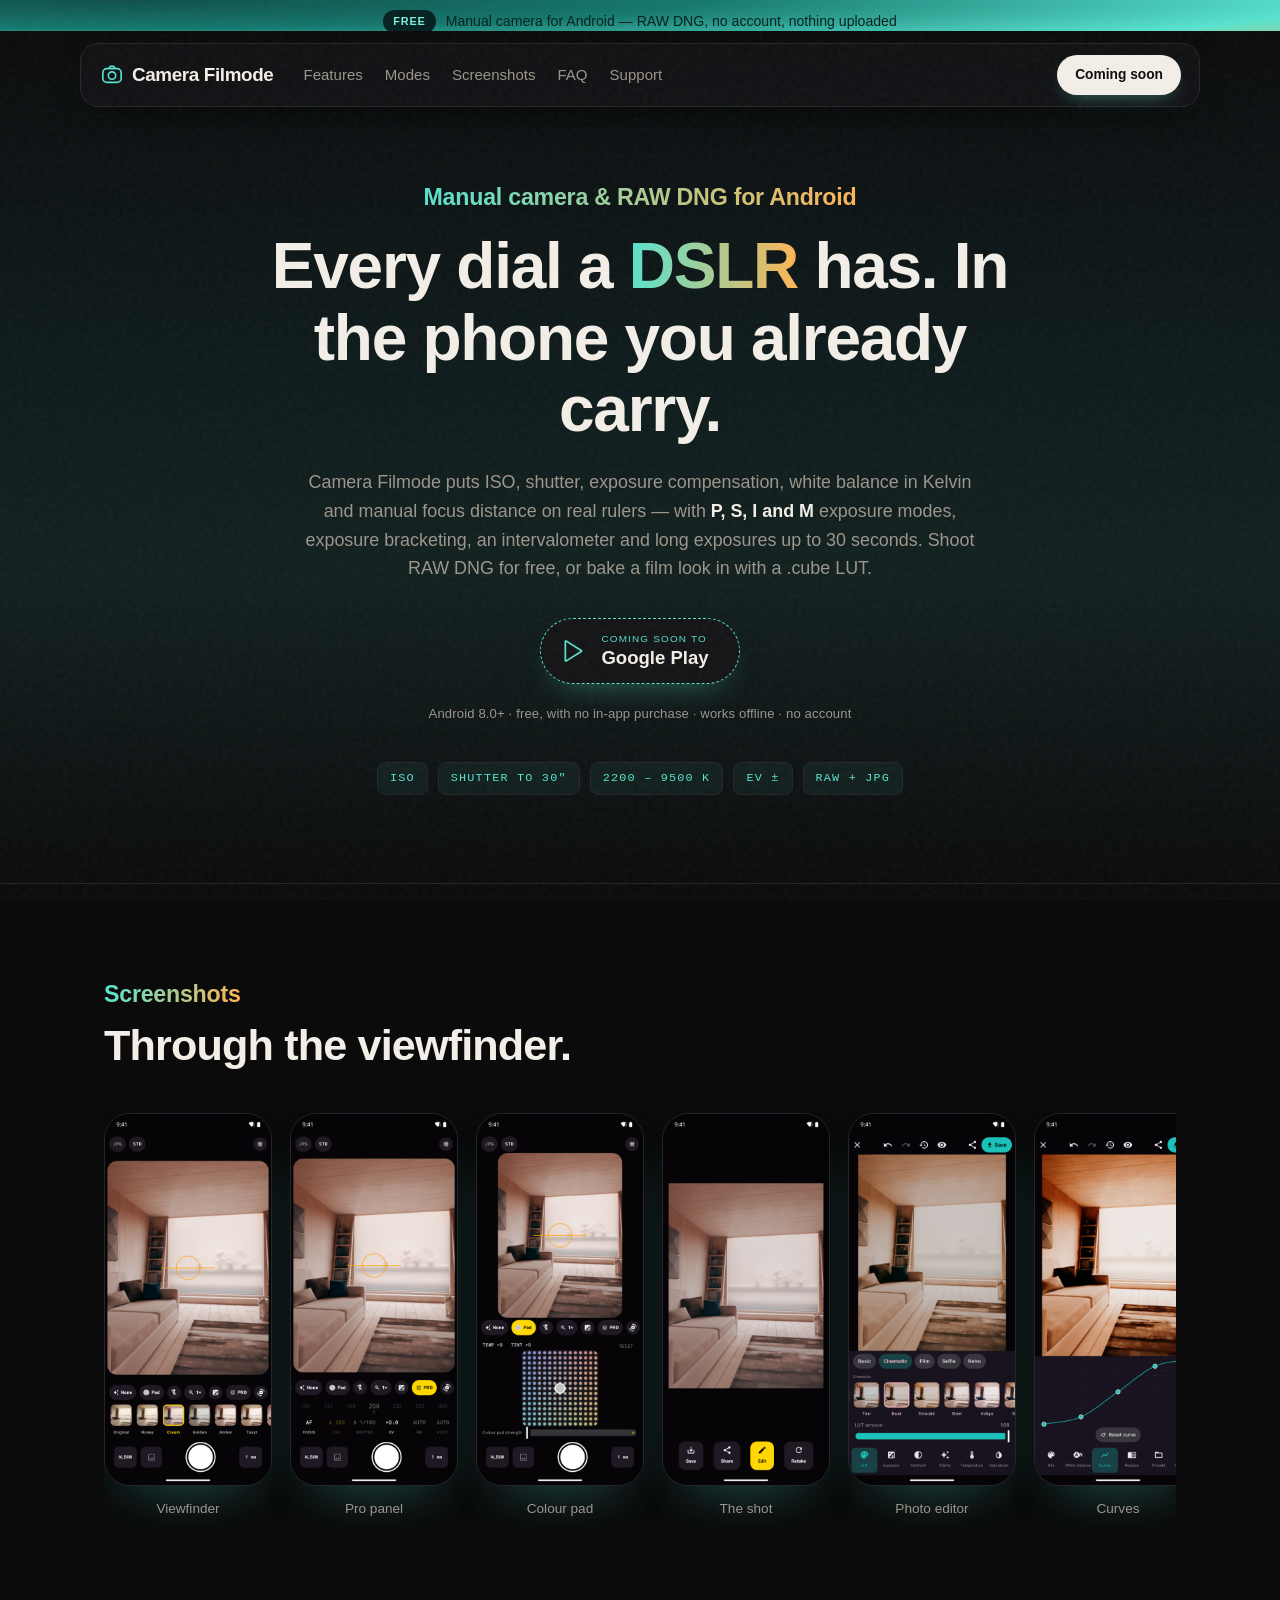
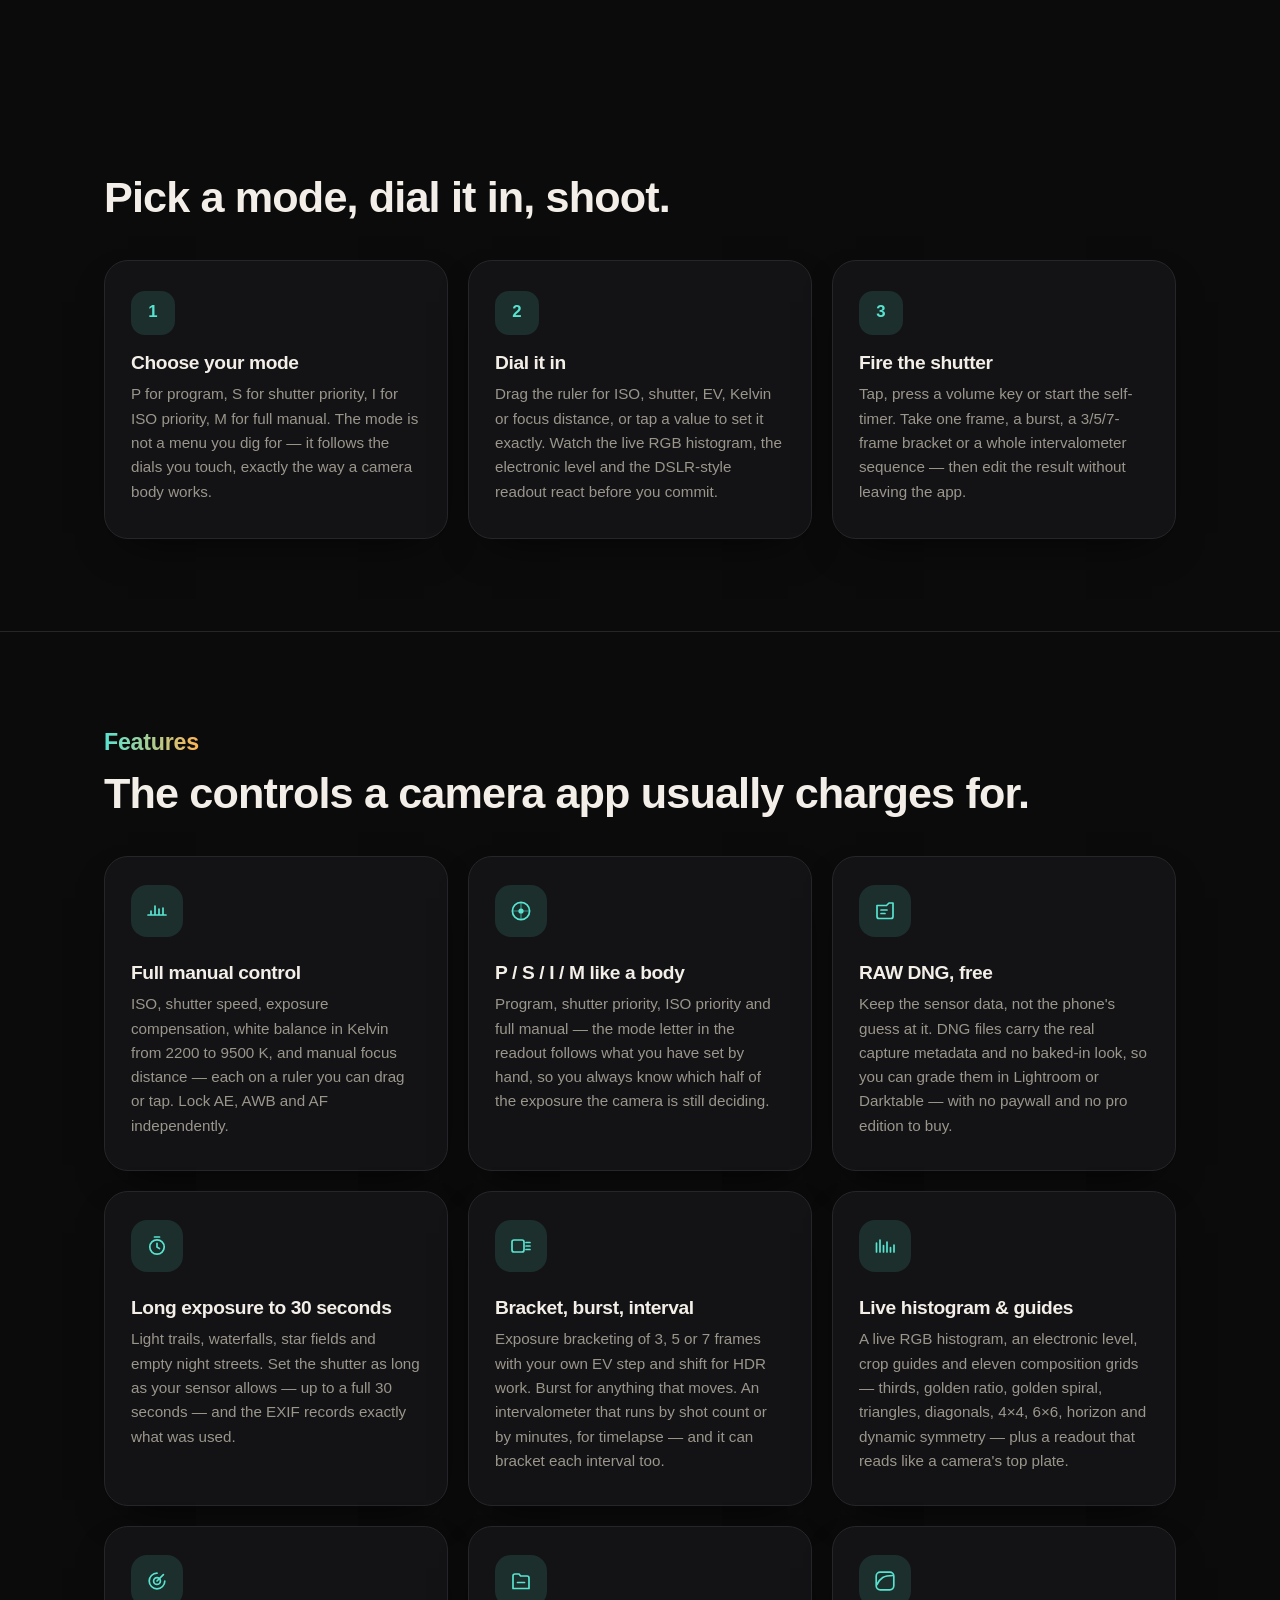
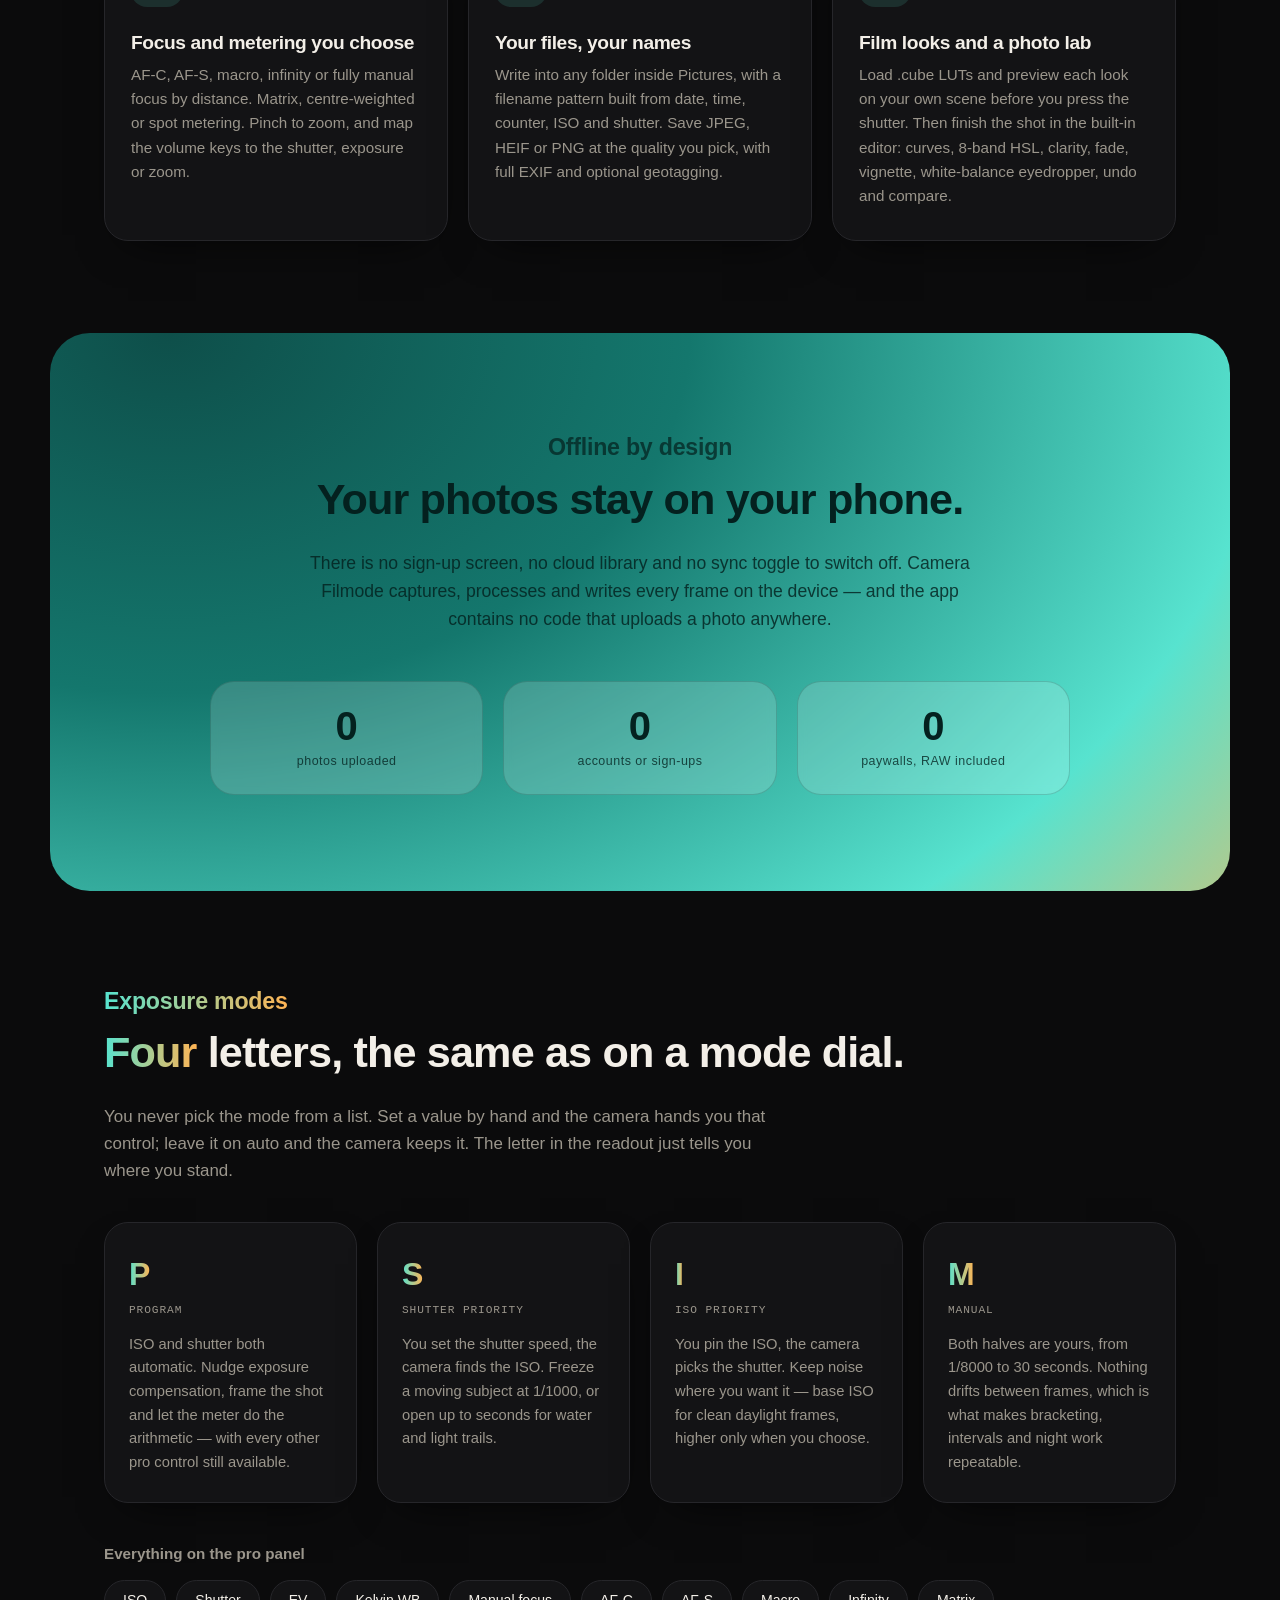
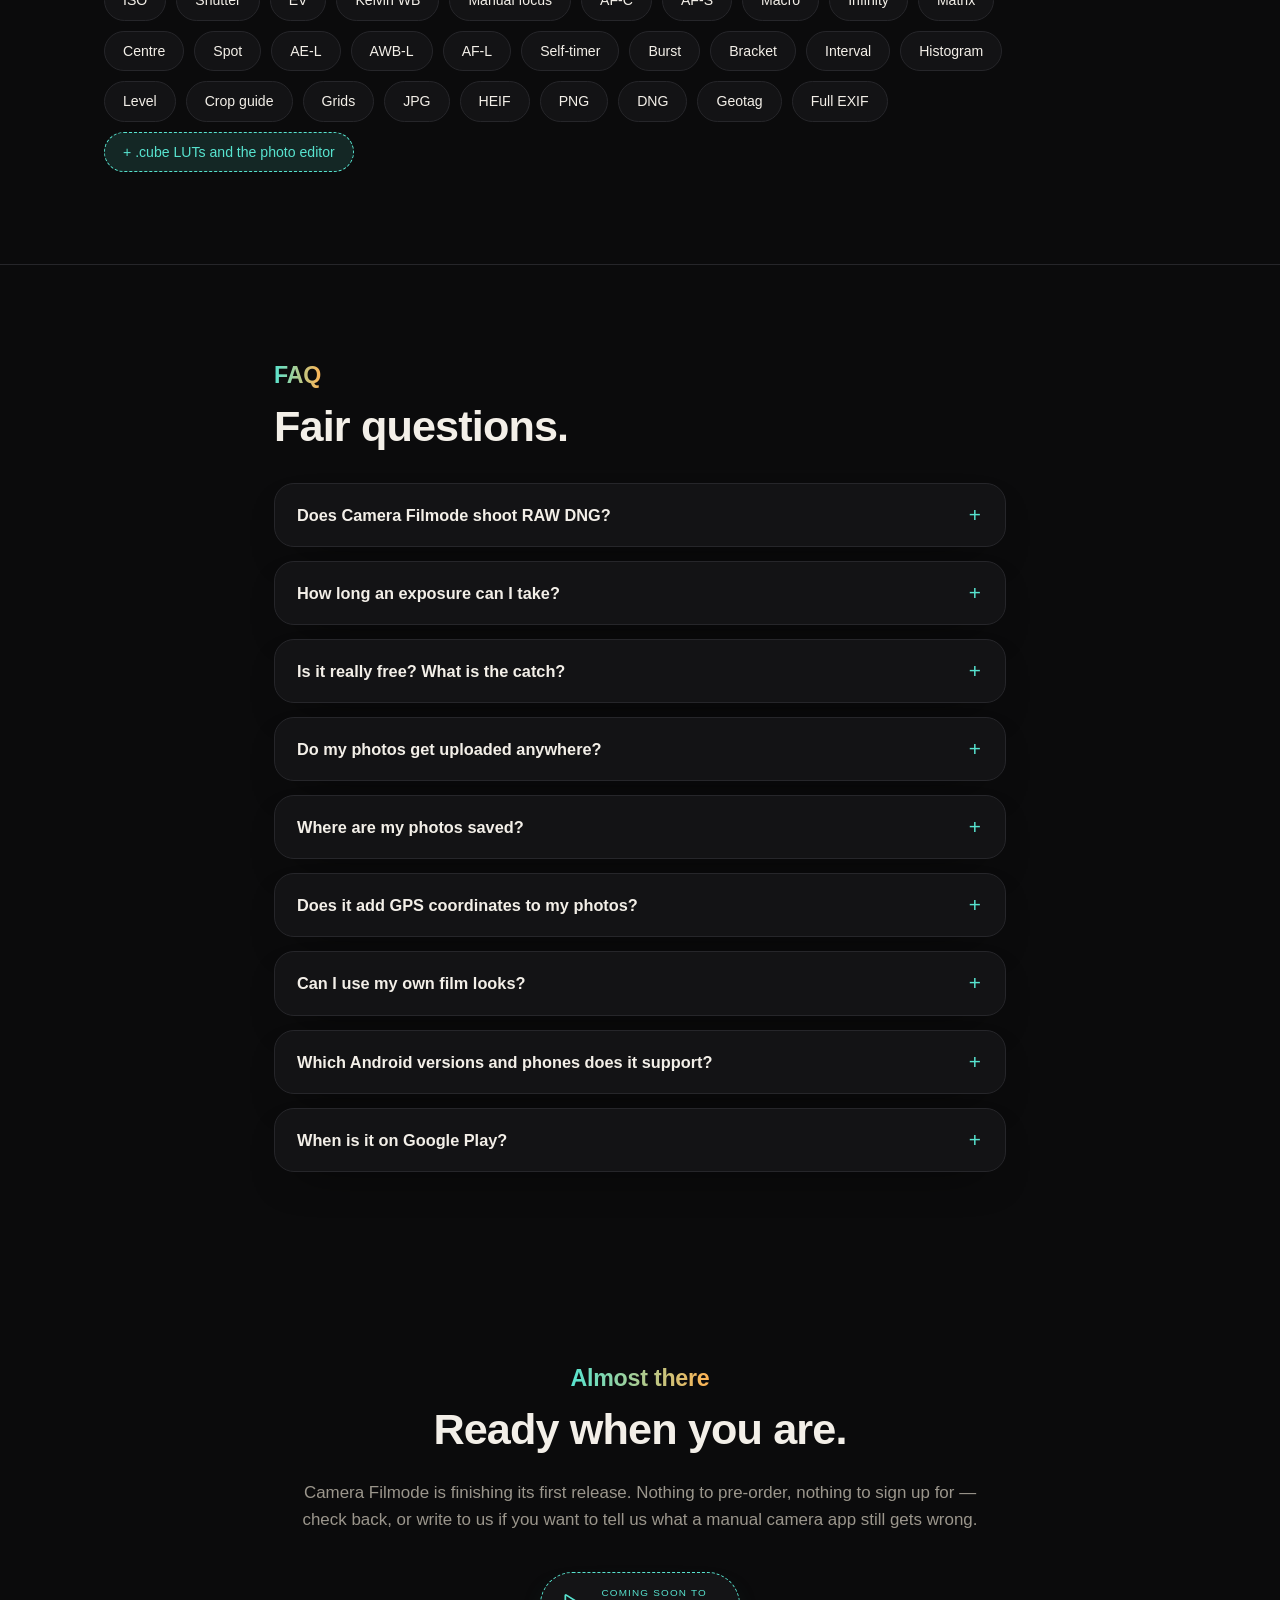
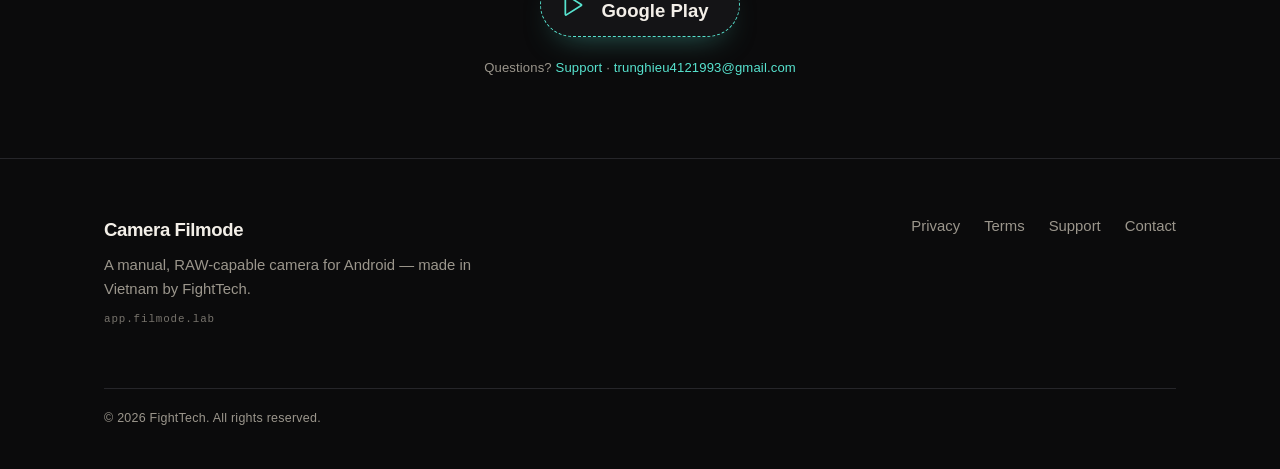
==== index.html @ c619bf73 "Camera Filmode landing page Static site for the Android manual camera app: features, screenshots, FA" ====
<!DOCTYPE html>
<html lang="en">
<head>
<meta charset="UTF-8">
<meta name="viewport" content="width=device-width, initial-scale=1.0, viewport-fit=cover">
<title>Camera Filmode — Manual &amp; RAW DNG Camera App for Android</title>
<meta name="description" content="A DSLR-style manual camera for Android: ISO, shutter speed up to 30s, Kelvin white balance and manual focus, RAW DNG, exposure bracketing, intervalometer, live histogram and .cube film looks. Free, offline, no account.">
<link rel="canonical" href="https://trunghieuvn.github.io/filmode-camera/">
<meta name="robots" content="index, follow">
<meta name="theme-color" content="#0B0B0C">
<meta property="og:type" content="website">
<meta property="og:site_name" content="Camera Filmode">
<meta property="og:title" content="Camera Filmode — Manual &amp; RAW DNG Camera App for Android">
<meta property="og:description" content="Manual ISO, shutter to 30s, Kelvin white balance, manual focus, RAW DNG, bracketing, intervalometer and live histogram — a DSLR in your pocket. Free and offline.">
<meta property="og:url" content="https://trunghieuvn.github.io/filmode-camera/">
<meta property="og:image" content="https://trunghieuvn.github.io/filmode-camera/assets/icon.png">
<meta property="og:image:width" content="512">
<meta property="og:image:height" content="512">
<meta name="twitter:card" content="summary">
<meta name="twitter:title" content="Camera Filmode — Manual &amp; RAW DNG Camera App for Android">
<meta name="twitter:description" content="Manual ISO, shutter to 30s, Kelvin white balance, manual focus, RAW DNG, bracketing, intervalometer and live histogram — a DSLR in your pocket. Free and offline.">
<meta name="twitter:image" content="https://trunghieuvn.github.io/filmode-camera/assets/icon.png">
<link rel="icon" type="image/svg+xml" href="assets/favicon.svg">
<link rel="apple-touch-icon" href="assets/icon.png">
<link rel="stylesheet" href="css/style.css?v=20260904">
<script type="application/ld+json">
{
  "@context": "https://schema.org",
  "@type": "SoftwareApplication",
  "name": "Camera Filmode: Pro Manual RAW",
  "url": "https://trunghieuvn.github.io/filmode-camera/",
  "image": "https://trunghieuvn.github.io/filmode-camera/assets/icon.png",
  "description": "A manual camera app for Android with DSLR-style P/S/I/M exposure modes, ISO and shutter control up to 30 seconds, Kelvin white balance, manual focus distance, RAW DNG capture, exposure bracketing, burst, intervalometer, live RGB histogram and .cube film looks.",
  "applicationCategory": "PhotographyApplication",
  "operatingSystem": "Android 8.0+",
  "softwareVersion": "1.0.0",
  "offers": { "@type": "Offer", "price": "0", "priceCurrency": "USD" },
  "featureList": [
    "Full manual control: ISO, shutter speed, EV, white balance in Kelvin, manual focus distance",
    "P / S / I / M exposure modes like a DSLR",
    "RAW DNG capture, free and with no paywall",
    "Long exposures up to 30 seconds",
    "Exposure bracketing of 3, 5 or 7 frames",
    "Burst, intervalometer and timelapse, and a self-timer",
    "Live RGB histogram, composition grids, crop guides and an electronic level",
    "DSLR-style viewfinder readout and volume-key shutter",
    "Custom filename patterns, your own output folder, geotagging and full EXIF",
    "JPEG, HEIF and PNG output",
    ".cube LUT film looks and a built-in photo editor",
    "Works offline with no account and no photo uploads"
  ],
  "author": { "@type": "Organization", "name": "FightTech" },
  "publisher": { "@type": "Organization", "name": "FightTech" }
}
</script>
<script type="application/ld+json">
{
  "@context": "https://schema.org",
  "@type": "FAQPage",
  "mainEntity": [
    {
      "@type": "Question",
      "name": "Does Camera Filmode shoot RAW DNG?",
      "acceptedAnswer": {
        "@type": "Answer",
        "text": "Yes, on phones whose camera hardware reports RAW support — most mid-range and flagship Android phones do, and the option is hidden rather than broken on the ones that do not. DNG is free: no paywall, no separate pro edition. You can save a DNG alongside a JPEG so you keep both the negative and a ready-to-share file, and the DNG is always the untouched sensor data with no film look baked into it."
      }
    },
    {
      "@type": "Question",
      "name": "How long an exposure can I take?",
      "acceptedAnswer": {
        "@type": "Answer",
        "text": "Up to 30 seconds, or whatever shorter maximum your phone's sensor reports — the app reads the real limit from the camera rather than promising a number it cannot deliver. Set the shutter by hand in S or M mode, brace the phone or use a tripod, and trigger it with the self-timer or a volume key so you do not shake the frame."
      }
    },
    {
      "@type": "Question",
      "name": "Is it really free? What is the catch?",
      "acceptedAnswer": {
        "@type": "Answer",
        "text": "There is no catch to disclose: every feature, RAW DNG included, is free. No subscription, no one-time unlock, no watermark and no export limit. Camera Filmode is looking for its first users, not its first payment."
      }
    },
    {
      "@type": "Question",
      "name": "Do my photos get uploaded anywhere?",
      "acceptedAnswer": {
        "@type": "Answer",
        "text": "No. Capture, processing, LUTs and editing all run on your phone's own GPU, and the app has no networking code that could send a photo anywhere. There is no account and no cloud library. See the Privacy Policy for the full detail."
      }
    },
    {
      "@type": "Question",
      "name": "Where are my photos saved?",
      "acceptedAnswer": {
        "@type": "Answer",
        "text": "In a folder inside your device's Pictures directory — Pictures/Filmode by default, and you can change the folder name in Settings. Files are registered with your media library, so Gallery, Google Photos and any other app see them immediately. The filename pattern is yours too, built from {date}, {time}, a counter, {iso} and {shutter}."
      }
    },
    {
      "@type": "Question",
      "name": "Does it add GPS coordinates to my photos?",
      "acceptedAnswer": {
        "@type": "Answer",
        "text": "Only if you turn on Save location in photos in Settings, which is off until you do. When it is on, the coordinates are written into the photo's own EXIF on the device — nothing is sent to us or to anyone else. Turn it off and no location permission is ever requested."
      }
    },
    {
      "@type": "Question",
      "name": "Can I use my own film looks?",
      "acceptedAnswer": {
        "@type": "Answer",
        "text": "Yes. Import .cube LUT files and they appear in the strip under the viewfinder, previewed live on the scene in front of you, so the look is baked in the moment you press the shutter. The built-in editor can also save a grade back out as a .cube file."
      }
    },
    {
      "@type": "Question",
      "name": "Which Android versions and phones does it support?",
      "acceptedAnswer": {
        "@type": "Answer",
        "text": "Android 8.0 and newer. Some controls depend on what your camera hardware exposes — the available ISO and shutter range, HEIF encoding and RAW support all come from the device — so the app shows what your phone can actually do instead of a dead menu item."
      }
    },
    {
      "@type": "Question",
      "name": "When is it on Google Play?",
      "acceptedAnswer": {
        "@type": "Answer",
        "text": "Soon. The Play listing for app.filmode.lab is not live yet, so ignore anything claiming to be this app on a store today. This page will link to the real listing the day it publishes."
      }
    }
  ]
}
</script>
</head>
<body>

<div class="topbar">
  <span class="topbar-pill">FREE</span>
  <span>Manual camera for Android — RAW DNG, no account, nothing uploaded</span>
</div>

<header class="site-header">
  <div class="container header-inner">
    <a class="wordmark" href="#top" aria-label="Camera Filmode home">
      <svg class="wordmark-bubble" viewBox="0 0 24 24" width="22" height="22" aria-hidden="true"><rect x="2" y="5" width="20" height="15" rx="4.5" fill="none" stroke="currentColor" stroke-width="1.8"/><path d="M8.5 5 10 2.6h4L15.5 5" fill="none" stroke="currentColor" stroke-width="1.8" stroke-linejoin="round"/><circle cx="12" cy="12.6" r="4" fill="none" stroke="currentColor" stroke-width="1.8"/></svg>
      Camera Filmode
    </a>
    <nav class="site-nav" aria-label="Main">
      <a href="#features">Features</a>
      <a href="#modes">Modes</a>
      <a href="#screenshots">Screenshots</a>
      <a href="#faq">FAQ</a>
      <a href="support.html">Support</a>
    </nav>
    <div class="header-actions">
      <a class="btn btn-solid btn-small" href="#get">Coming soon</a>
    </div>
  </div>
</header>

<main id="top">

  <!-- ============ HERO ============ -->
  <section class="hero">
    <div class="container hero-grid">
      <div class="hero-copy">
        <p class="kicker">Manual camera &amp; RAW DNG for Android</p>
        <h1>Every dial a <em class="accent">DSLR</em> has. In the phone you already carry.</h1>
        <p class="lede">Camera Filmode puts ISO, shutter, exposure compensation, white balance in Kelvin and manual focus distance on real rulers — with <strong>P, S, I and M</strong> exposure modes, exposure bracketing, an intervalometer and long exposures up to 30 seconds. Shoot RAW DNG for free, or bake a film look in with a .cube LUT.</p>
        <div class="store-badges">
          <span class="badge badge-lg">
            <svg viewBox="0 0 24 24" width="26" height="26" aria-hidden="true"><path d="M4 3.4v17.2c0 .5.55.8.97.53l13.7-8.6a.62.62 0 0 0 0-1.06L4.97 2.87A.62.62 0 0 0 4 3.4Z" fill="none" stroke="currentColor" stroke-width="1.6" stroke-linejoin="round"/></svg>
            <span class="badge-text"><small>Coming soon to</small><strong>Google Play</strong></span>
          </span>
        </div>
        <p class="badge-note">Android 8.0+ · free, with no in-app purchase · works offline · no account</p>
        <div class="readout" aria-label="Typical viewfinder readout">
          <span>ISO</span>
          <span>Shutter to 30&quot;</span>
          <span>2200 – 9500 K</span>
          <span>EV ±</span>
          <span>RAW + JPG</span>
        </div>
      </div>
    </div>
  </section>

  <!-- ============ SCREENSHOTS ============ -->
  <section class="section section-bordered" id="screenshots">
    <div class="container">
      <p class="kicker reveal">Screenshots</p>
      <h2 class="reveal">Through the viewfinder.</h2>
      <div class="shots reveal">
        <figure><img src="screenshots/01-camera.png" loading="lazy" width="480" height="1066" alt="Camera Filmode viewfinder with the live film look strip along the bottom"><figcaption>Viewfinder</figcaption></figure>
        <figure><img src="screenshots/02-pro.png" loading="lazy" width="480" height="1066" alt="Pro panel showing manual ISO, shutter, exposure compensation, white balance and focus rulers"><figcaption>Pro panel</figcaption></figure>
        <figure><img src="screenshots/03-pad.png" loading="lazy" width="480" height="1066" alt="Colour pad used to warm or cool the live viewfinder on top of the selected look"><figcaption>Colour pad</figcaption></figure>
        <figure><img src="screenshots/04-result.png" loading="lazy" width="480" height="1066" alt="A finished photo shown right after capture, ready to edit or share"><figcaption>The shot</figcaption></figure>
        <figure><img src="screenshots/05-editor.png" loading="lazy" width="480" height="1066" alt="Built-in photo editor with exposure, contrast, clarity and tone tools"><figcaption>Photo editor</figcaption></figure>
        <figure><img src="screenshots/06-curves.png" loading="lazy" width="480" height="1066" alt="Tone curve editor with a five point curve over the photo"><figcaption>Curves</figcaption></figure>
        <figure><img src="screenshots/07-presets.png" loading="lazy" width="480" height="1066" alt="Preset and LUT browser showing film looks previewed on the current photo"><figcaption>Looks &amp; presets</figcaption></figure>
      </div>
    </div>
  </section>

  <!-- ============ HOW IT WORKS ============ -->
  <section class="section" id="how">
    <div class="container">
      <p class="kicker reveal">How it works</p>
      <h2 class="reveal">Pick a mode, dial it in, shoot.</h2>
      <div class="steps">
        <div class="step reveal">
          <span class="step-num">1</span>
          <h3>Choose your mode</h3>
          <p>P for program, S for shutter priority, I for ISO priority, M for full manual. The mode is not a menu you dig for — it follows the dials you touch, exactly the way a camera body works.</p>
        </div>
        <div class="step reveal">
          <span class="step-num">2</span>
          <h3>Dial it in</h3>
          <p>Drag the ruler for ISO, shutter, EV, Kelvin or focus distance, or tap a value to set it exactly. Watch the live RGB histogram, the electronic level and the DSLR-style readout react before you commit.</p>
        </div>
        <div class="step reveal">
          <span class="step-num">3</span>
          <h3>Fire the shutter</h3>
          <p>Tap, press a volume key or start the self-timer. Take one frame, a burst, a 3/5/7-frame bracket or a whole intervalometer sequence — then edit the result without leaving the app.</p>
        </div>
      </div>
    </div>
  </section>

  <!-- ============ FEATURES ============ -->
  <section class="section section-bordered" id="features">
    <div class="container">
      <p class="kicker reveal">Features</p>
      <h2 class="reveal">The controls a camera app usually charges for.</h2>
      <div class="feature-grid">

        <div class="feature reveal">
          <svg class="feat-icon" viewBox="0 0 24 24" width="24" height="24" aria-hidden="true"><path d="M3 16h18M6 16v-4m4 4V7m4 9v-6m4 6V9" fill="none" stroke="currentColor" stroke-width="1.7" stroke-linecap="round"/></svg>
          <h3>Full manual control</h3>
          <p>ISO, shutter speed, exposure compensation, white balance in Kelvin from 2200 to 9500 K, and manual focus distance — each on a ruler you can drag or tap. Lock AE, AWB and AF independently.</p>
        </div>

        <div class="feature reveal">
          <svg class="feat-icon" viewBox="0 0 24 24" width="24" height="24" aria-hidden="true"><circle cx="12" cy="12" r="8.6" fill="none" stroke="currentColor" stroke-width="1.7"/><path d="M12 3.4v17.2M3.4 12h17.2" fill="none" stroke="currentColor" stroke-width="1.2" opacity=".55"/><circle cx="12" cy="12" r="2.6" fill="currentColor"/></svg>
          <h3>P / S / I / M like a body</h3>
          <p>Program, shutter priority, ISO priority and full manual — the mode letter in the readout follows what you have set by hand, so you always know which half of the exposure the camera is still deciding.</p>
        </div>

        <div class="feature reveal">
          <svg class="feat-icon" viewBox="0 0 24 24" width="24" height="24" aria-hidden="true"><path d="M4 6.5h9.5L16 4h4v13.5a2 2 0 0 1-2 2H6a2 2 0 0 1-2-2Z" fill="none" stroke="currentColor" stroke-width="1.7" stroke-linejoin="round"/><path d="M8 11h6M8 14.5h4" stroke="currentColor" stroke-width="1.7" stroke-linecap="round"/></svg>
          <h3>RAW DNG, free</h3>
          <p>Keep the sensor data, not the phone's guess at it. DNG files carry the real capture metadata and no baked-in look, so you can grade them in Lightroom or Darktable — with no paywall and no pro edition to buy.</p>
        </div>

        <div class="feature reveal">
          <svg class="feat-icon" viewBox="0 0 24 24" width="24" height="24" aria-hidden="true"><circle cx="12" cy="13" r="7.2" fill="none" stroke="currentColor" stroke-width="1.7"/><path d="M12 9.4V13l2.5 1.6" fill="none" stroke="currentColor" stroke-width="1.7" stroke-linecap="round"/><path d="M9.5 3h5" stroke="currentColor" stroke-width="1.7" stroke-linecap="round"/></svg>
          <h3>Long exposure to 30 seconds</h3>
          <p>Light trails, waterfalls, star fields and empty night streets. Set the shutter as long as your sensor allows — up to a full 30 seconds — and the EXIF records exactly what was used.</p>
        </div>

        <div class="feature reveal">
          <svg class="feat-icon" viewBox="0 0 24 24" width="24" height="24" aria-hidden="true"><rect x="3" y="6" width="12" height="12" rx="2" fill="none" stroke="currentColor" stroke-width="1.7"/><path d="M17 8.5h4M17 12h4M17 15.5h4" stroke="currentColor" stroke-width="1.7" stroke-linecap="round"/></svg>
          <h3>Bracket, burst, interval</h3>
          <p>Exposure bracketing of 3, 5 or 7 frames with your own EV step and shift for HDR work. Burst for anything that moves. An intervalometer that runs by shot count or by minutes, for timelapse — and it can bracket each interval too.</p>
        </div>

        <div class="feature reveal">
          <svg class="feat-icon" viewBox="0 0 24 24" width="24" height="24" aria-hidden="true"><path d="M3.5 18V9m3.5 9V6m3.5 12v-6.5M14 18V8m3.5 10v-4.5M21 18V11" stroke="currentColor" stroke-width="1.7" stroke-linecap="round"/></svg>
          <h3>Live histogram &amp; guides</h3>
          <p>A live RGB histogram, an electronic level, crop guides and eleven composition grids — thirds, golden ratio, golden spiral, triangles, diagonals, 4×4, 6×6, horizon and dynamic symmetry — plus a readout that reads like a camera's top plate.</p>
        </div>

        <div class="feature reveal">
          <svg class="feat-icon" viewBox="0 0 24 24" width="24" height="24" aria-hidden="true"><path d="M12 4.2a7.8 7.8 0 1 0 7.8 7.8" fill="none" stroke="currentColor" stroke-width="1.7" stroke-linecap="round"/><circle cx="12" cy="12" r="3.4" fill="none" stroke="currentColor" stroke-width="1.7"/><path d="M18.4 5.6 12 12" stroke="currentColor" stroke-width="1.7" stroke-linecap="round"/></svg>
          <h3>Focus and metering you choose</h3>
          <p>AF-C, AF-S, macro, infinity or fully manual focus by distance. Matrix, centre-weighted or spot metering. Pinch to zoom, and map the volume keys to the shutter, exposure or zoom.</p>
        </div>

        <div class="feature reveal">
          <svg class="feat-icon" viewBox="0 0 24 24" width="24" height="24" aria-hidden="true"><path d="M4 19.5V7a2 2 0 0 1 2-2h4l1.6 2H18a2 2 0 0 1 2 2v10.5Z" fill="none" stroke="currentColor" stroke-width="1.7" stroke-linejoin="round"/><path d="M8.5 13.5h7" stroke="currentColor" stroke-width="1.7" stroke-linecap="round"/></svg>
          <h3>Your files, your names</h3>
          <p>Write into any folder inside Pictures, with a filename pattern built from date, time, counter, ISO and shutter. Save JPEG, HEIF or PNG at the quality you pick, with full EXIF and optional geotagging.</p>
        </div>

        <div class="feature reveal">
          <svg class="feat-icon" viewBox="0 0 24 24" width="24" height="24" aria-hidden="true"><path d="M4 15.5c3.5-6.5 6.5-9 16-9" fill="none" stroke="currentColor" stroke-width="1.7" stroke-linecap="round"/><rect x="3.2" y="3.2" width="17.6" height="17.6" rx="4" fill="none" stroke="currentColor" stroke-width="1.7"/></svg>
          <h3>Film looks and a photo lab</h3>
          <p>Load .cube LUTs and preview each look on your own scene before you press the shutter. Then finish the shot in the built-in editor: curves, 8-band HSL, clarity, fade, vignette, white-balance eyedropper, undo and compare.</p>
        </div>

      </div>
    </div>
  </section>

  <!-- ============ PRIVACY BAND ============ -->
  <section class="band">
    <div class="container">
      <p class="kicker kicker-band reveal">Offline by design</p>
      <h2 class="reveal">Your photos stay on your phone.</h2>
      <p class="band-lede reveal">There is no sign-up screen, no cloud library and no sync toggle to switch off. Camera Filmode captures, processes and writes every frame on the device — and the app contains no code that uploads a photo anywhere.</p>
      <div class="band-stats reveal">
        <div class="stat"><strong>0</strong><span>photos uploaded</span></div>
        <div class="stat"><strong>0</strong><span>accounts or sign-ups</span></div>
        <div class="stat"><strong>0</strong><span>paywalls, RAW included</span></div>
      </div>
    </div>
  </section>

  <!-- ============ MODES ============ -->
  <section class="section" id="modes">
    <div class="container">
      <p class="kicker reveal">Exposure modes</p>
      <h2 class="reveal"><span class="accent">Four</span> letters, the same as on a mode dial.</h2>
      <p class="section-lede reveal">You never pick the mode from a list. Set a value by hand and the camera hands you that control; leave it on auto and the camera keeps it. The letter in the readout just tells you where you stand.</p>
      <div class="fmt-grid">
        <div class="fmt-card reveal">
          <span class="fmt-name">P</span>
          <div class="fmt-ext">Program</div>
          <p>ISO and shutter both automatic. Nudge exposure compensation, frame the shot and let the meter do the arithmetic — with every other pro control still available.</p>
        </div>
        <div class="fmt-card reveal">
          <span class="fmt-name">S</span>
          <div class="fmt-ext">Shutter priority</div>
          <p>You set the shutter speed, the camera finds the ISO. Freeze a moving subject at 1/1000, or open up to seconds for water and light trails.</p>
        </div>
        <div class="fmt-card reveal">
          <span class="fmt-name">I</span>
          <div class="fmt-ext">ISO priority</div>
          <p>You pin the ISO, the camera picks the shutter. Keep noise where you want it — base ISO for clean daylight frames, higher only when you choose.</p>
        </div>
        <div class="fmt-card reveal">
          <span class="fmt-name">M</span>
          <div class="fmt-ext">Manual</div>
          <p>Both halves are yours, from 1/8000 to 30 seconds. Nothing drifts between frames, which is what makes bracketing, intervals and night work repeatable.</p>
        </div>
      </div>

      <p class="chips-title reveal">Everything on the pro panel</p>
      <ul class="chips reveal">
        <li>ISO</li><li>Shutter</li><li>EV</li><li>Kelvin WB</li><li>Manual focus</li>
        <li>AF-C</li><li>AF-S</li><li>Macro</li><li>Infinity</li>
        <li>Matrix</li><li>Centre</li><li>Spot</li>
        <li>AE-L</li><li>AWB-L</li><li>AF-L</li>
        <li>Self-timer</li><li>Burst</li><li>Bracket</li><li>Interval</li>
        <li>Histogram</li><li>Level</li><li>Crop guide</li><li>Grids</li>
        <li>JPG</li><li>HEIF</li><li>PNG</li><li>DNG</li>
        <li>Geotag</li><li>Full EXIF</li>
        <li class="chip-more">+ .cube LUTs and the photo editor</li>
      </ul>
    </div>
  </section>

  <!-- ============ FAQ ============ -->
  <section class="section section-bordered" id="faq">
    <div class="container container-narrow">
      <p class="kicker reveal">FAQ</p>
      <h2 class="reveal">Fair questions.</h2>
      <div class="faq-list reveal">
        <details>
          <summary>Does Camera Filmode shoot RAW DNG?</summary>
          <p>Yes, on phones whose camera hardware reports RAW support — most mid-range and flagship Android phones do, and the option is hidden rather than broken on the ones that do not. DNG is free: no paywall, no separate pro edition. You can save a DNG alongside a JPEG so you keep both the negative and a ready-to-share file, and the DNG is always the untouched sensor data with no film look baked into it.</p>
        </details>
        <details>
          <summary>How long an exposure can I take?</summary>
          <p>Up to 30 seconds, or whatever shorter maximum your phone's sensor reports — the app reads the real limit from the camera rather than promising a number it cannot deliver. Set the shutter by hand in S or M mode, brace the phone or use a tripod, and trigger it with the self-timer or a volume key so you do not shake the frame.</p>
        </details>
        <details>
          <summary>Is it really free? What is the catch?</summary>
          <p>There is no catch to disclose: every feature, RAW DNG included, is free. No subscription, no one-time unlock, no watermark and no export limit. Camera Filmode is looking for its first users, not its first payment.</p>
        </details>
        <details>
          <summary>Do my photos get uploaded anywhere?</summary>
          <p>No. Capture, processing, LUTs and editing all run on your phone's own GPU, and the app has no networking code that could send a photo anywhere. There is no account and no cloud library. See the <a href="privacy.html">Privacy Policy</a> for the full detail.</p>
        </details>
        <details>
          <summary>Where are my photos saved?</summary>
          <p>In a folder inside your device's <em>Pictures</em> directory — <em>Pictures/Filmode</em> by default, and you can change the folder name in Settings. Files are registered with your media library, so Gallery, Google Photos and any other app see them immediately. The filename pattern is yours too, built from <code>{date}</code>, <code>{time}</code>, a counter, <code>{iso}</code> and <code>{shutter}</code>.</p>
        </details>
        <details>
          <summary>Does it add GPS coordinates to my photos?</summary>
          <p>Only if you turn on <em>Save location in photos</em> in Settings, which is off until you do. When it is on, the coordinates are written into the photo's own EXIF on the device — nothing is sent to us or to anyone else. Turn it off and no location permission is ever requested.</p>
        </details>
        <details>
          <summary>Can I use my own film looks?</summary>
          <p>Yes. Import <code>.cube</code> LUT files and they appear in the strip under the viewfinder, previewed live on the scene in front of you, so the look is baked in the moment you press the shutter. The built-in editor can also save a grade back out as a <code>.cube</code> file.</p>
        </details>
        <details>
          <summary>Which Android versions and phones does it support?</summary>
          <p>Android 8.0 and newer. Some controls depend on what your camera hardware exposes — the available ISO and shutter range, HEIF encoding and RAW support all come from the device — so the app shows what your phone can actually do instead of a dead menu item.</p>
        </details>
        <details>
          <summary>When is it on Google Play?</summary>
          <p>Soon. The Play listing for <code>app.filmode.lab</code> is not live yet, so ignore anything claiming to be this app on a store today. This page will link to the real listing the day it publishes.</p>
        </details>
      </div>
    </div>
  </section>

  <!-- ============ CTA ============ -->
  <section class="cta" id="get">
    <div class="container container-narrow">
      <p class="kicker reveal">Almost there</p>
      <h2 class="reveal">Ready when you are.</h2>
      <p class="section-lede reveal" style="margin-left:auto;margin-right:auto">Camera Filmode is finishing its first release. Nothing to pre-order, nothing to sign up for — check back, or write to us if you want to tell us what a manual camera app still gets wrong.</p>
      <div class="store-badges">
        <span class="badge badge-lg">
          <svg viewBox="0 0 24 24" width="26" height="26" aria-hidden="true"><path d="M4 3.4v17.2c0 .5.55.8.97.53l13.7-8.6a.62.62 0 0 0 0-1.06L4.97 2.87A.62.62 0 0 0 4 3.4Z" fill="none" stroke="currentColor" stroke-width="1.6" stroke-linejoin="round"/></svg>
          <span class="badge-text"><small>Coming soon to</small><strong>Google Play</strong></span>
        </span>
      </div>
      <p class="badge-note">Questions? <a href="support.html" style="color:var(--accent);text-decoration:none">Support</a> · <a href="mailto:trunghieu4121993@gmail.com" style="color:var(--accent);text-decoration:none">trunghieu4121993@gmail.com</a></p>
    </div>
  </section>

</main>

<footer class="site-footer">
  <div class="container footer-inner">
    <div class="footer-brand">
      <span class="wordmark footer-wordmark">Camera Filmode</span>
      <p>A manual, RAW-capable camera for Android — made in Vietnam by FightTech.</p>
      <p class="footer-pkg">app.filmode.lab</p>
    </div>
    <nav class="footer-links" aria-label="Footer">
      <a href="privacy.html">Privacy</a>
      <a href="terms.html">Terms</a>
      <a href="support.html">Support</a>
      <a href="mailto:trunghieu4121993@gmail.com">Contact</a>
    </nav>
  </div>
  <div class="container footer-copy">
    <p>© 2026 FightTech. All rights reserved.</p>
  </div>
</footer>

<script src="js/main.js?v=20260904c"></script>
</body>
</html>
---- css/style.css ----
/* Camera Filmode landing — same component set as the Video Compressor landing,
   restyled dark: film-lab black, bone ink, teal/amber viewfinder gradients.
   Dark only, on purpose — it is a camera app. No external assets, no build step. */

:root {
  color-scheme: dark;

  --bg: #0B0B0C;
  --bg-soft: #141416;
  --ink: #F3EFE8;
  --muted: #9B968C;
  --line: #26262A;
  --accent: #57E3CF;
  --accent-deep: #7FF0DE;
  --accent-warm: #FFB454;
  --accent-soft: rgba(87, 227, 207, 0.13);
  --card: #131315;
  --card-shadow: 0 18px 44px -24px rgba(0, 0, 0, 0.9);
  --btn-bg: #F3EFE8;
  --btn-ink: #0B0B0C;
  --grad-hero: radial-gradient(130% 190% at 10% 0%, #0E4F4A 0%, #14776D 34%, #57E3CF 72%, #FFB454 100%);
  --grad-text: linear-gradient(90deg, #57E3CF, #FFB454);
  --grad-wash: linear-gradient(180deg, #0B0B0C 0%, #0E1A1B 38%, #12201F 64%, #0B0B0C 100%);
  --sans: -apple-system, BlinkMacSystemFont, "SF Pro Display", "Segoe UI", Roboto, "Helvetica Neue", Arial, sans-serif;
  --mono: ui-monospace, 'SF Mono', Menlo, Consolas, 'Liberation Mono', monospace;
}

* { margin: 0; padding: 0; box-sizing: border-box; }

html { scroll-behavior: smooth; }
@media (prefers-reduced-motion: reduce) {
  html { scroll-behavior: auto; }
}

body {
  font-family: var(--sans);
  background: var(--bg);
  color: var(--ink);
  line-height: 1.6;
  font-size: 16px;
  -webkit-font-smoothing: antialiased;
  text-rendering: optimizeLegibility;
  overflow-x: hidden;
}

/* film grain, carried over from the Filmode house style */
body::after {
  content: "";
  position: fixed;
  inset: 0;
  pointer-events: none;
  opacity: 0.045;
  z-index: 90;
  background-image: url("data:image/svg+xml,%3Csvg viewBox='0 0 200 200' xmlns='http://www.w3.org/2000/svg'%3E%3Cfilter id='n'%3E%3CfeTurbulence type='fractalNoise' baseFrequency='0.9' numOctaves='2'/%3E%3C/filter%3E%3Crect width='100%25' height='100%25' filter='url(%23n)'/%3E%3C/svg%3E");
}

.container {
  max-width: 1120px;
  margin: 0 auto;
  padding: 0 24px;
}
.container-narrow { max-width: 780px; }

h1, h2, h3 {
  font-weight: 600;
  line-height: 1.12;
  letter-spacing: -0.02em;
}
h1 { font-size: clamp(2.4rem, 5.6vw, 4rem); }
h2 { font-size: clamp(1.85rem, 3.8vw, 2.7rem); margin-bottom: 0.6em; }
h3 { font-size: 1.2rem; margin-bottom: 0.45em; font-weight: 600; }

em.accent, .accent {
  font-style: normal;
  background: var(--grad-text);
  -webkit-background-clip: text;
  background-clip: text;
  color: transparent;
}

.kicker {
  font-weight: 600;
  font-size: clamp(1.1rem, 2.2vw, 1.45rem);
  letter-spacing: -0.01em;
  background: var(--grad-text);
  -webkit-background-clip: text;
  background-clip: text;
  color: transparent;
  margin-bottom: 0.5rem;
  width: fit-content;
}

a { color: inherit; }

/* ============ Announcement topbar ============ */
.topbar {
  background: var(--grad-hero);
  color: #04211F;
  text-align: center;
  padding: 10px 16px;
  font-size: 0.88rem;
  font-weight: 500;
  display: flex;
  align-items: center;
  justify-content: center;
  gap: 10px;
  flex-wrap: wrap;
}
.topbar-pill {
  background: #04211F;
  color: #7FF0DE;
  font-weight: 700;
  font-size: 0.68rem;
  letter-spacing: 0.08em;
  border-radius: 999px;
  padding: 3px 10px;
}

/* ============ Header (floating rounded card) ============ */
.site-header {
  position: sticky;
  top: 12px;
  z-index: 50;
  padding: 0 12px;
}
.header-inner {
  display: flex;
  align-items: center;
  gap: 24px;
  height: 64px;
  background: rgba(19, 19, 21, 0.86);
  -webkit-backdrop-filter: blur(14px);
  backdrop-filter: blur(14px);
  border: 1px solid var(--line);
  border-radius: 18px;
  box-shadow: 0 12px 34px -16px rgba(0, 0, 0, 0.9);
  padding: 0 18px 0 20px;
}
.wordmark {
  display: inline-flex;
  align-items: center;
  gap: 9px;
  font-size: 1.18rem;
  font-weight: 700;
  text-decoration: none;
  letter-spacing: -0.02em;
  white-space: nowrap;
}
.wordmark-bubble { color: var(--accent); flex: none; }
.site-nav {
  display: none;
  gap: 22px;
  margin-left: 6px;
}
.site-nav a {
  text-decoration: none;
  font-size: 0.94rem;
  font-weight: 500;
  color: var(--muted);
  transition: color 0.15s ease;
}
.site-nav a:hover { color: var(--ink); }
.header-actions {
  margin-left: auto;
  display: flex;
  align-items: center;
  gap: 12px;
}
@media (min-width: 860px) {
  .site-nav { display: flex; }
}

.btn {
  display: inline-block;
  white-space: nowrap;
  text-decoration: none;
  border-radius: 999px;
  border: 0;
  padding: 12px 26px;
  font-size: 0.95rem;
  font-weight: 600;
  transition: transform 0.15s ease, box-shadow 0.15s ease, background 0.15s ease;
}
.btn-solid {
  background: var(--btn-bg);
  color: var(--btn-ink);
  box-shadow: 0 8px 20px -10px rgba(87, 227, 207, 0.6);
}
.btn-solid:hover {
  transform: translateY(-1px);
  box-shadow: 0 12px 26px -10px rgba(87, 227, 207, 0.55);
}
.btn-small { padding: 9px 18px; font-size: 0.86rem; }
@media (max-width: 520px) {
  .btn-small { padding: 9px 14px; font-size: 0.8rem; }
}

/* ============ Hero ============ */
.hero {
  padding: 72px 0 88px;
  overflow: hidden;
  position: relative;
  background: var(--grad-wash);
  margin-top: -76px;      /* wash flows behind the floating header */
  padding-top: 148px;
}
.hero-grid {
  display: grid;
  grid-template-columns: 1fr;
  gap: 56px;
  justify-items: center;
}
.hero-copy {
  text-align: center;
  max-width: 820px;
}
.hero-copy .kicker { margin: 0 auto 0.9rem; }
.hero-copy .lede {
  font-size: 1.12rem;
  color: var(--muted);
  max-width: 38em;
  margin: 1.4rem auto 2.2rem;
}
.hero-copy .lede strong { color: var(--ink); font-weight: 600; }

.store-badges {
  display: flex;
  flex-wrap: wrap;
  gap: 14px;
  justify-content: center;
}
/* The app is not on Google Play yet, so the badge is deliberately not a link. */
.badge {
  display: inline-flex;
  align-items: center;
  gap: 12px;
  background: var(--bg-soft);
  border: 1px dashed var(--accent);
  color: var(--ink);
  border-radius: 999px;
  padding: 10px 22px 10px 16px;
  text-decoration: none;
  box-shadow: 0 14px 32px -18px rgba(87, 227, 207, 0.5);
}
.badge > svg { color: var(--accent); flex: none; }
.badge-text { display: flex; flex-direction: column; line-height: 1.25; text-align: left; }
.badge-text small {
  font-size: 0.62rem;
  text-transform: uppercase;
  letter-spacing: 0.12em;
  color: var(--accent);
}
.badge-text strong { font-size: 1.02rem; font-weight: 600; }
.badge-lg { padding: 14px 30px 14px 20px; gap: 14px; }
.badge-lg .badge-text strong { font-size: 1.16rem; }
.badge-note {
  font-size: 0.82rem;
  letter-spacing: 0.01em;
  color: var(--muted);
  margin-top: 1.2rem;
}

/* ============ Viewfinder readout strip ============ */
.readout {
  display: flex;
  flex-wrap: wrap;
  justify-content: center;
  gap: 10px;
  margin: 2.4rem auto 0;
  max-width: 720px;
}
.readout span {
  font-family: var(--mono);
  font-size: 0.74rem;
  letter-spacing: 0.1em;
  text-transform: uppercase;
  color: var(--accent);
  border: 1px solid var(--line);
  background: rgba(87, 227, 207, 0.06);
  border-radius: 8px;
  padding: 6px 12px;
}

/* ============ Sections ============ */
.section { padding: 92px 0; }
.section-bordered { border-top: 1px solid var(--line); }
.section-lede {
  color: var(--muted);
  font-size: 1.06rem;
  max-width: 40em;
  margin-bottom: 2.4rem;
}

/* How it works */
.steps {
  display: grid;
  grid-template-columns: 1fr;
  gap: 20px;
  margin-top: 2.4rem;
}
@media (min-width: 760px) {
  .steps { grid-template-columns: repeat(3, 1fr); }
}
.step {
  background: var(--card);
  border: 1px solid var(--line);
  border-radius: 24px;
  padding: 30px 26px 34px;
  box-shadow: var(--card-shadow);
}
.step-num {
  display: inline-flex;
  align-items: center;
  justify-content: center;
  width: 44px;
  height: 44px;
  border-radius: 14px;
  color: var(--accent);
  background: var(--accent-soft);
  font-weight: 700;
  font-size: 1.05rem;
  margin-bottom: 1.1rem;
}
.step p { color: var(--muted); font-size: 0.95rem; }

/* Features */
.feature-grid {
  display: grid;
  grid-template-columns: 1fr;
  gap: 20px;
  margin-top: 2.4rem;
}
@media (min-width: 640px) {
  .feature-grid { grid-template-columns: repeat(2, 1fr); }
}
@media (min-width: 980px) {
  .feature-grid { grid-template-columns: repeat(3, 1fr); }
}
.feature {
  background: var(--card);
  border: 1px solid var(--line);
  border-radius: 24px;
  padding: 28px 26px 32px;
  box-shadow: var(--card-shadow);
  transition: transform 0.2s ease, box-shadow 0.2s ease, border-color 0.2s ease;
}
.feature:hover {
  transform: translateY(-3px);
  border-color: rgba(87, 227, 207, 0.35);
  box-shadow: 0 22px 44px -20px rgba(87, 227, 207, 0.28);
}
.feat-icon {
  color: var(--accent);
  background: var(--accent-soft);
  border-radius: 16px;
  padding: 14px;
  width: 52px;
  height: 52px;
  margin-bottom: 1.1rem;
  box-sizing: border-box;
}
.feature p { color: var(--muted); font-size: 0.95rem; }

/* ============ Band ============ */
.band {
  background: var(--grad-hero);
  color: #04211F;
  padding: 96px 0;
  text-align: center;
  border-radius: 40px;
  max-width: 1180px;
  margin: 0 auto;
}
@media (max-width: 1220px) {
  .band { border-radius: 0; }
}
.band .kicker-band {
  background: none;
  -webkit-background-clip: initial;
  background-clip: initial;
  color: rgba(4, 33, 31, 0.72);
  margin-left: auto;
  margin-right: auto;
}
.band h2 { color: #04211F; }
.band-lede {
  color: rgba(4, 33, 31, 0.82);
  font-size: 1.1rem;
  max-width: 38em;
  margin: 0 auto 3rem;
}
.band-stats {
  display: flex;
  flex-wrap: wrap;
  justify-content: center;
  gap: 20px;
  max-width: 860px;
  margin: 0 auto;
}
.stat {
  flex: 1 1 200px;
  display: flex;
  flex-direction: column;
  gap: 4px;
  padding: 22px 18px;
  background: rgba(255, 255, 255, 0.16);
  border: 1px solid rgba(4, 33, 31, 0.18);
  border-radius: 24px;
  -webkit-backdrop-filter: blur(4px);
  backdrop-filter: blur(4px);
}
.stat strong {
  font-size: 2.5rem;
  font-weight: 700;
  color: #04211F;
  line-height: 1.1;
}
.stat span {
  font-size: 0.78rem;
  font-weight: 500;
  letter-spacing: 0.04em;
  color: rgba(4, 33, 31, 0.78);
}
@media (max-width: 620px) {
  .stat { flex-basis: 100%; }
}

/* ============ Chips ============ */
.chips {
  list-style: none;
  display: flex;
  flex-wrap: wrap;
  gap: 10px;
  max-width: 900px;
}
.chips li {
  border: 1px solid var(--line);
  background: var(--card);
  border-radius: 999px;
  padding: 8px 18px;
  font-size: 0.88rem;
  font-weight: 500;
  color: var(--ink);
  transition: background 0.15s ease, color 0.15s ease, border-color 0.15s ease, transform 0.15s ease;
}
.chips li:hover {
  background: var(--accent);
  border-color: var(--accent);
  color: #04211F;
  transform: translateY(-1px);
}
.chips .chip-more {
  border-style: dashed;
  color: var(--accent);
  background: var(--accent-soft);
  border-color: var(--accent);
}
.chips-title {
  font-weight: 600;
  margin: 2.4rem 0 0.9rem;
  font-size: 0.95rem;
  color: var(--muted);
}

/* ============ Mode cards (P / S / I / M) ============ */
.fmt-grid {
  display: grid;
  grid-template-columns: 1fr;
  gap: 20px;
  margin-top: 2.4rem;
}
@media (min-width: 640px) {
  .fmt-grid { grid-template-columns: repeat(2, 1fr); }
}
@media (min-width: 980px) {
  .fmt-grid { grid-template-columns: repeat(4, 1fr); }
}
.fmt-card {
  background: var(--card);
  border: 1px solid var(--line);
  border-radius: 24px;
  padding: 26px 24px 28px;
  box-shadow: var(--card-shadow);
}
.fmt-card .fmt-name {
  display: inline-block;
  font-weight: 700;
  font-size: 2rem;
  letter-spacing: -0.02em;
  background: var(--grad-text);
  -webkit-background-clip: text;
  background-clip: text;
  color: transparent;
  margin-bottom: 0.1rem;
}
.fmt-card .fmt-ext {
  font-family: var(--mono);
  font-size: 0.7rem;
  letter-spacing: 0.08em;
  text-transform: uppercase;
  color: var(--muted);
  margin-bottom: 0.8rem;
}
.fmt-card p { color: var(--muted); font-size: 0.92rem; }

/* ============ Screenshots ============ */
.shots {
  display: flex;
  gap: 18px;
  overflow-x: auto;
  padding: 8px 4px 24px;
  margin-top: 2.2rem;
  scroll-snap-type: x mandatory;
  -webkit-overflow-scrolling: touch;
  scrollbar-width: thin;
  scrollbar-color: var(--accent-soft) transparent;
}
.shots figure {
  flex: 0 0 auto;
  width: 216px;
  scroll-snap-align: start;
  margin: 0;
}
.shots img {
  display: block;
  width: 100%;
  height: auto;
  aspect-ratio: 480 / 1066;
  object-fit: cover;
  border-radius: 26px;
  border: 1px solid var(--line);
  background: var(--bg-soft);
  box-shadow: 0 26px 54px -28px rgba(87, 227, 207, 0.4), var(--card-shadow);
}
.shots figcaption {
  text-align: center;
  font-size: 0.85rem;
  font-weight: 500;
  color: var(--muted);
  margin-top: 12px;
}
@media (min-width: 1120px) {
  .shots figure { width: 168px; }
}

/* ============ Screenshot lightbox ============ */
.shot-trigger {
  display: block;
  width: 100%;
  margin: 0;
  padding: 0;
  border: 0;
  background: none;
  font: inherit;
  color: inherit;
  cursor: zoom-in;
  border-radius: 26px;
  -webkit-tap-highlight-color: transparent;
}
.shot-trigger img { transition: transform 0.25s ease; }
.shot-trigger:hover img { transform: translateY(-4px); }
.shot-trigger:focus-visible { outline: 2px solid var(--accent); outline-offset: 5px; }

.lightbox {
  width: 100%;
  height: 100%;
  max-width: 100vw;
  max-height: 100vh;
  padding: 0;
  border: 0;
  background: transparent;
  color: var(--ink);
  overflow: hidden;
}
.lightbox::backdrop {
  background: rgba(4, 4, 5, 0.92);
  -webkit-backdrop-filter: blur(8px);
  backdrop-filter: blur(8px);
}
.lightbox[open] {
  display: flex;
  align-items: center;
  justify-content: center;
}
/* Fallback when <dialog>.showModal() is unavailable */
.lightbox.is-fallback[open] {
  position: fixed;
  inset: 0;
  z-index: 999;
  background: rgba(4, 4, 5, 0.96);
}
.lightbox-inner {
  display: flex;
  flex-direction: column;
  align-items: center;
  gap: 14px;
  padding: 64px 20px 28px;
  max-width: 100%;
  max-height: 100%;
}
.lightbox-img {
  display: block;
  max-width: min(92vw, 460px);
  max-height: calc(100vh - 150px);
  width: auto;
  height: auto;
  object-fit: contain;
  border-radius: 24px;
  background: #0B0B0C;
  box-shadow: 0 30px 70px -30px rgba(0, 0, 0, 0.95);
}
.lightbox-cap {
  display: flex;
  align-items: baseline;
  gap: 10px;
  font-size: 0.92rem;
  font-weight: 500;
  text-align: center;
}
.lightbox-count {
  font-size: 0.82rem;
  font-variant-numeric: tabular-nums;
  color: var(--muted);
}
.lightbox button {
  position: absolute;
  display: grid;
  place-items: center;
  border: 1px solid rgba(243, 239, 232, 0.18);
  border-radius: 999px;
  background: rgba(20, 20, 22, 0.78);
  color: var(--ink);
  cursor: pointer;
  line-height: 1;
  transition: background 0.2s ease, border-color 0.2s ease, transform 0.2s ease;
}
.lightbox button:hover { background: var(--accent); color: #04211F; border-color: transparent; }
.lightbox button:focus-visible { outline: 2px solid var(--accent-warm); outline-offset: 3px; }
.lightbox-close {
  top: 18px;
  right: 18px;
  width: 44px;
  height: 44px;
  font-size: 22px;
}
.lightbox-nav {
  top: 50%;
  transform: translateY(-50%);
  width: 48px;
  height: 48px;
  font-size: 26px;
  padding-bottom: 4px;
}
.lightbox-nav:hover { transform: translateY(-50%) scale(1.06); }
.lightbox-prev { left: 16px; }
.lightbox-next { right: 16px; }
@media (max-width: 560px) {
  .lightbox-inner { padding: 58px 12px 22px; }
  .lightbox-img { max-height: calc(100vh - 140px); }
  .lightbox-nav { width: 42px; height: 42px; font-size: 22px; }
  .lightbox-prev { left: 8px; }
  .lightbox-next { right: 8px; }
}
@media (prefers-reduced-motion: reduce) {
  .shot-trigger img,
  .lightbox button { transition: none; }
  .shot-trigger:hover img { transform: none; }
  .lightbox-nav:hover { transform: translateY(-50%); }
}

/* ============ Legal / support prose pages ============ */
.prose { padding: 56px 0 72px; }
.prose h1 { font-size: clamp(2rem, 4.5vw, 3rem); margin-bottom: 0.3em; }
.prose .upd { color: var(--muted); font-size: 0.88rem; margin-bottom: 2.2rem; }
.prose h2 { font-size: 1.32rem; margin: 2.2rem 0 0.5rem; }
.prose p, .prose li { color: var(--muted); }
.prose p + p { margin-top: 0.8rem; }
.prose ul { padding-left: 1.3em; margin: 0.6rem 0; display: grid; gap: 8px; }
.prose a { color: var(--accent); text-decoration: none; }
.prose a:hover { text-decoration: underline; }
.prose code {
  font-family: var(--mono);
  font-size: 0.84em;
  background: var(--bg-soft);
  border: 1px solid var(--line);
  border-radius: 6px;
  padding: 1px 6px;
  color: var(--ink);
}
.prose strong { color: var(--ink); }
.prose .prose-nav { margin-top: 3rem; font-size: 0.92rem; }

/* ============ FAQ ============ */
.faq-list {
  margin-top: 2rem;
  display: flex;
  flex-direction: column;
  gap: 14px;
}
.faq-list details {
  border: 1px solid var(--line);
  border-radius: 20px;
  background: var(--card);
  box-shadow: var(--card-shadow);
  padding: 0 22px;
}
.faq-list summary {
  cursor: pointer;
  list-style: none;
  padding: 18px 36px 18px 0;
  font-size: 1.02rem;
  font-weight: 600;
  position: relative;
}
.faq-list summary::-webkit-details-marker { display: none; }
.faq-list summary::after {
  content: '+';
  position: absolute;
  right: 2px;
  top: 50%;
  transform: translateY(-50%);
  font-size: 1.3rem;
  font-weight: 400;
  color: var(--accent);
  transition: transform 0.2s ease;
}
.faq-list details[open] summary::after {
  transform: translateY(-50%) rotate(45deg);
}
.faq-list details p {
  padding: 0 0 20px;
  color: var(--muted);
  max-width: 46em;
}

/* ============ Final CTA ============ */
.cta { padding: 96px 0 40px; text-align: center; }
.cta .kicker { margin-left: auto; margin-right: auto; }
.cta .store-badges { margin-top: 2rem; }

/* ============ Footer ============ */
.site-footer {
  border-top: 1px solid var(--line);
  padding: 56px 0 40px;
  margin-top: 40px;
}
.footer-inner {
  display: flex;
  flex-wrap: wrap;
  justify-content: space-between;
  gap: 32px;
  align-items: flex-start;
}
.footer-wordmark { font-size: 1.16rem; font-weight: 700; }
.footer-brand p {
  color: var(--muted);
  font-size: 0.93rem;
  margin-top: 0.6rem;
  max-width: 26em;
}
.footer-pkg {
  font-family: var(--mono);
  font-size: 0.68rem !important;
  letter-spacing: 0.08em;
  opacity: 0.75;
}
.footer-links {
  display: flex;
  flex-wrap: wrap;
  gap: 24px;
}
.footer-links a {
  text-decoration: none;
  font-size: 0.93rem;
  font-weight: 500;
  color: var(--muted);
}
.footer-links a:hover { color: var(--accent); }
.footer-copy {
  margin-top: 40px;
  padding-top: 20px;
}
.footer-copy p {
  border-top: 1px solid var(--line);
  padding-top: 20px;
  font-size: 0.78rem;
  letter-spacing: 0.02em;
  color: var(--muted);
}

/* ============ Scroll reveal ============ */
.reveal {
  opacity: 0;
  transform: translateY(14px);
  transition: opacity 0.6s ease, transform 0.6s ease;
}
.reveal.in {
  opacity: 1;
  transform: none;
}
@media (prefers-reduced-motion: reduce) {
  .reveal {
    opacity: 1;
    transform: none;
    transition: none;
  }
}
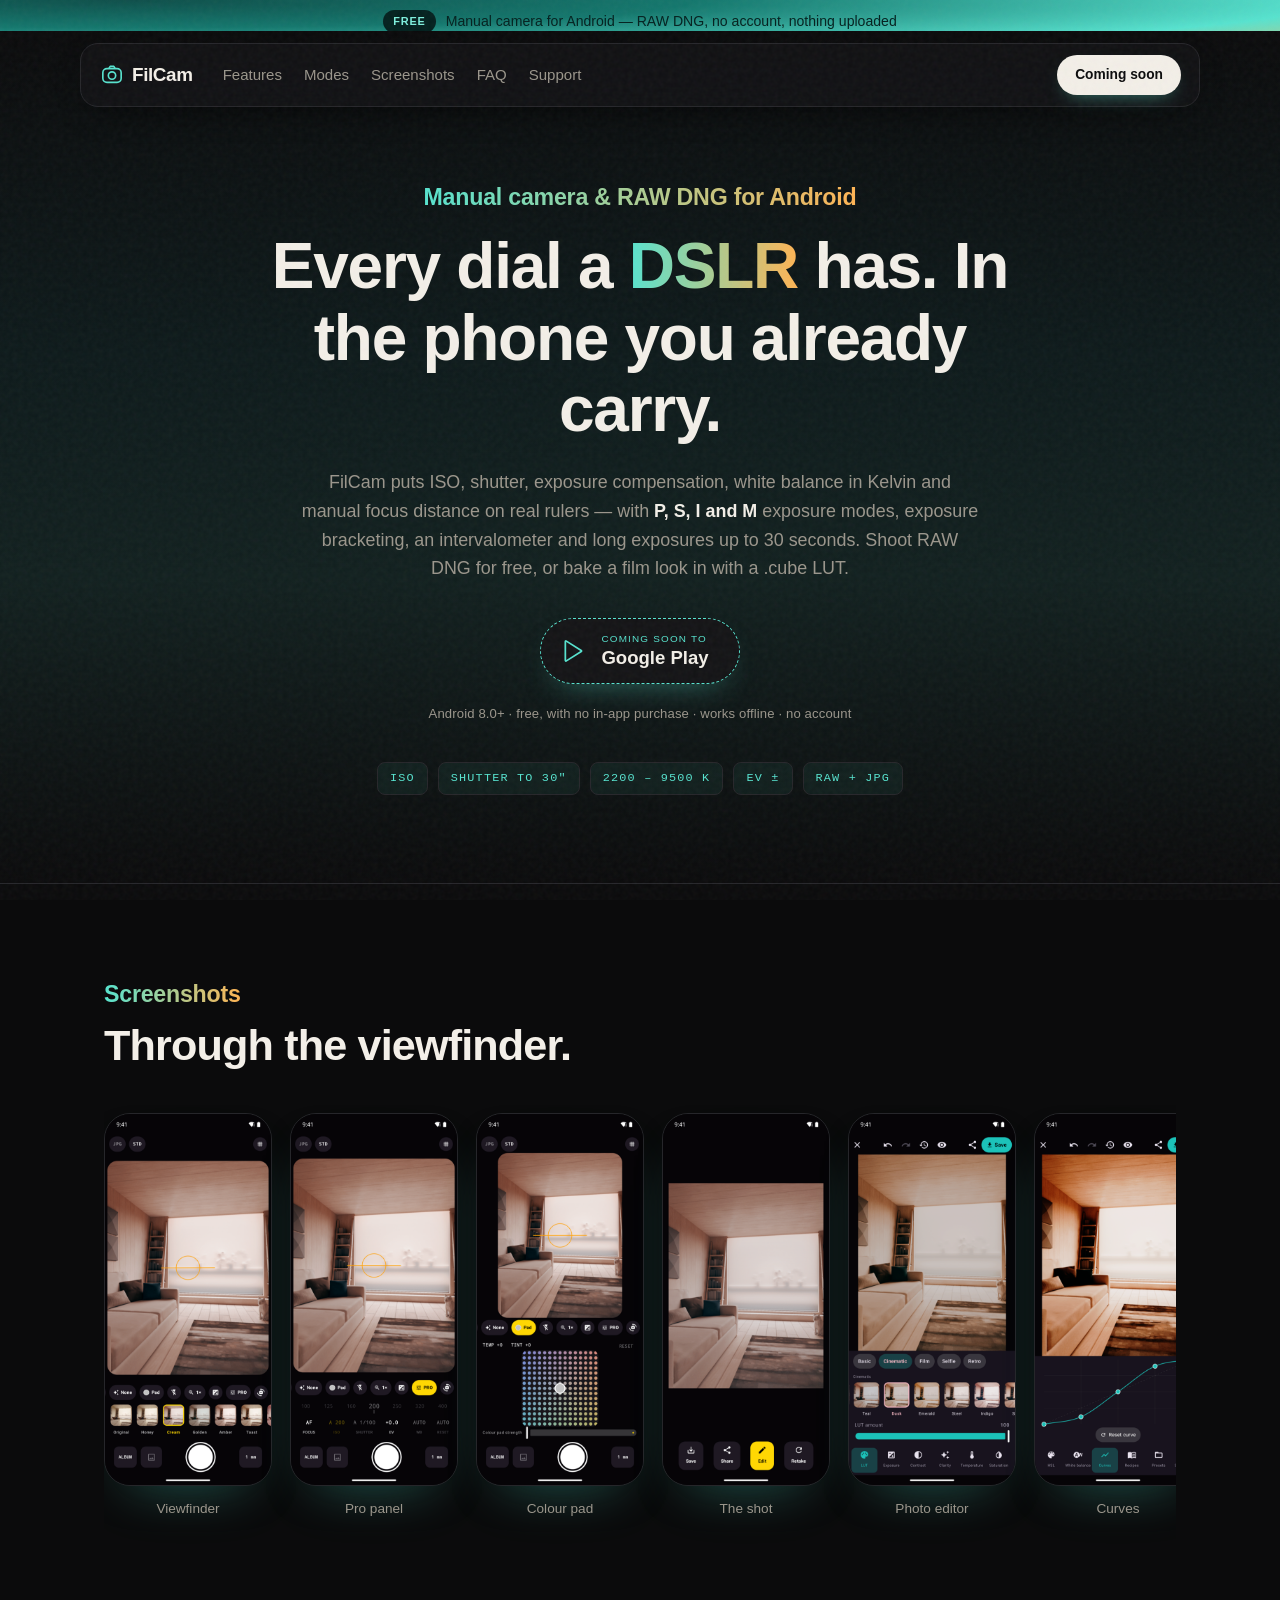
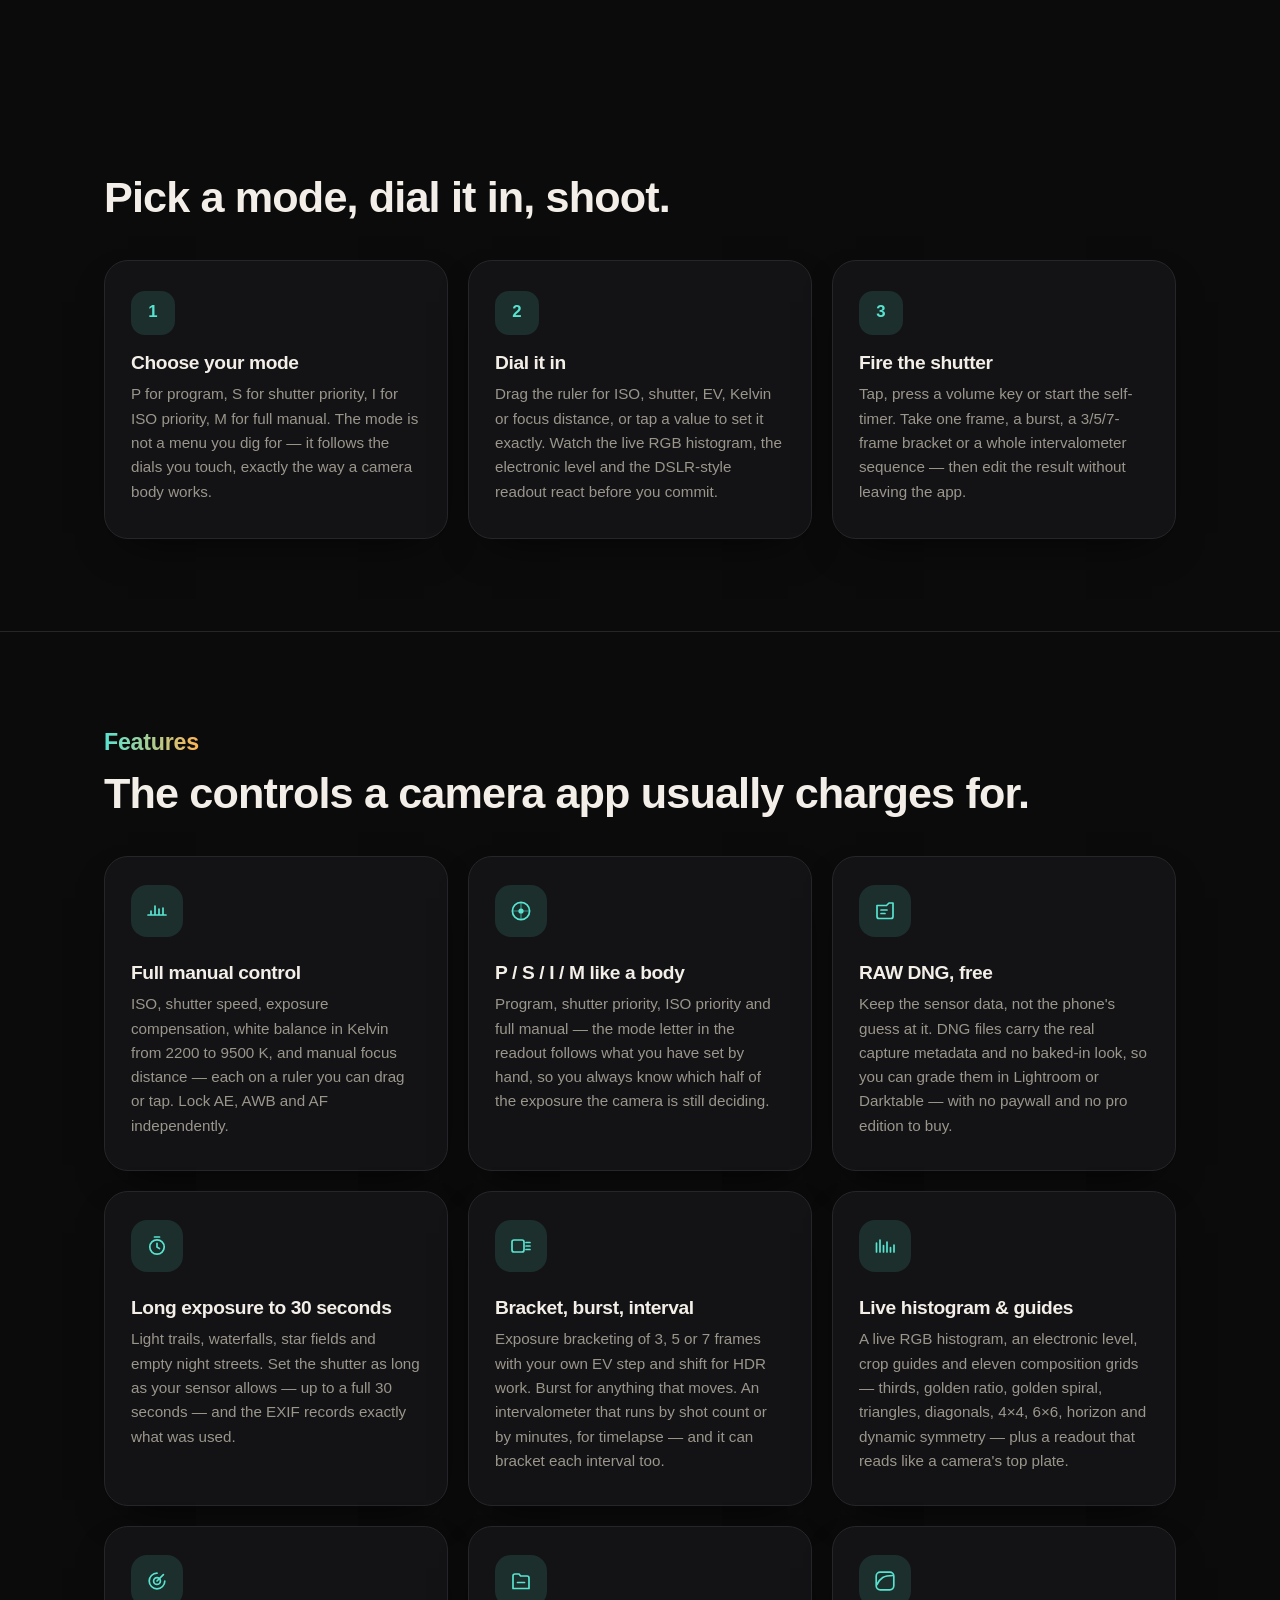
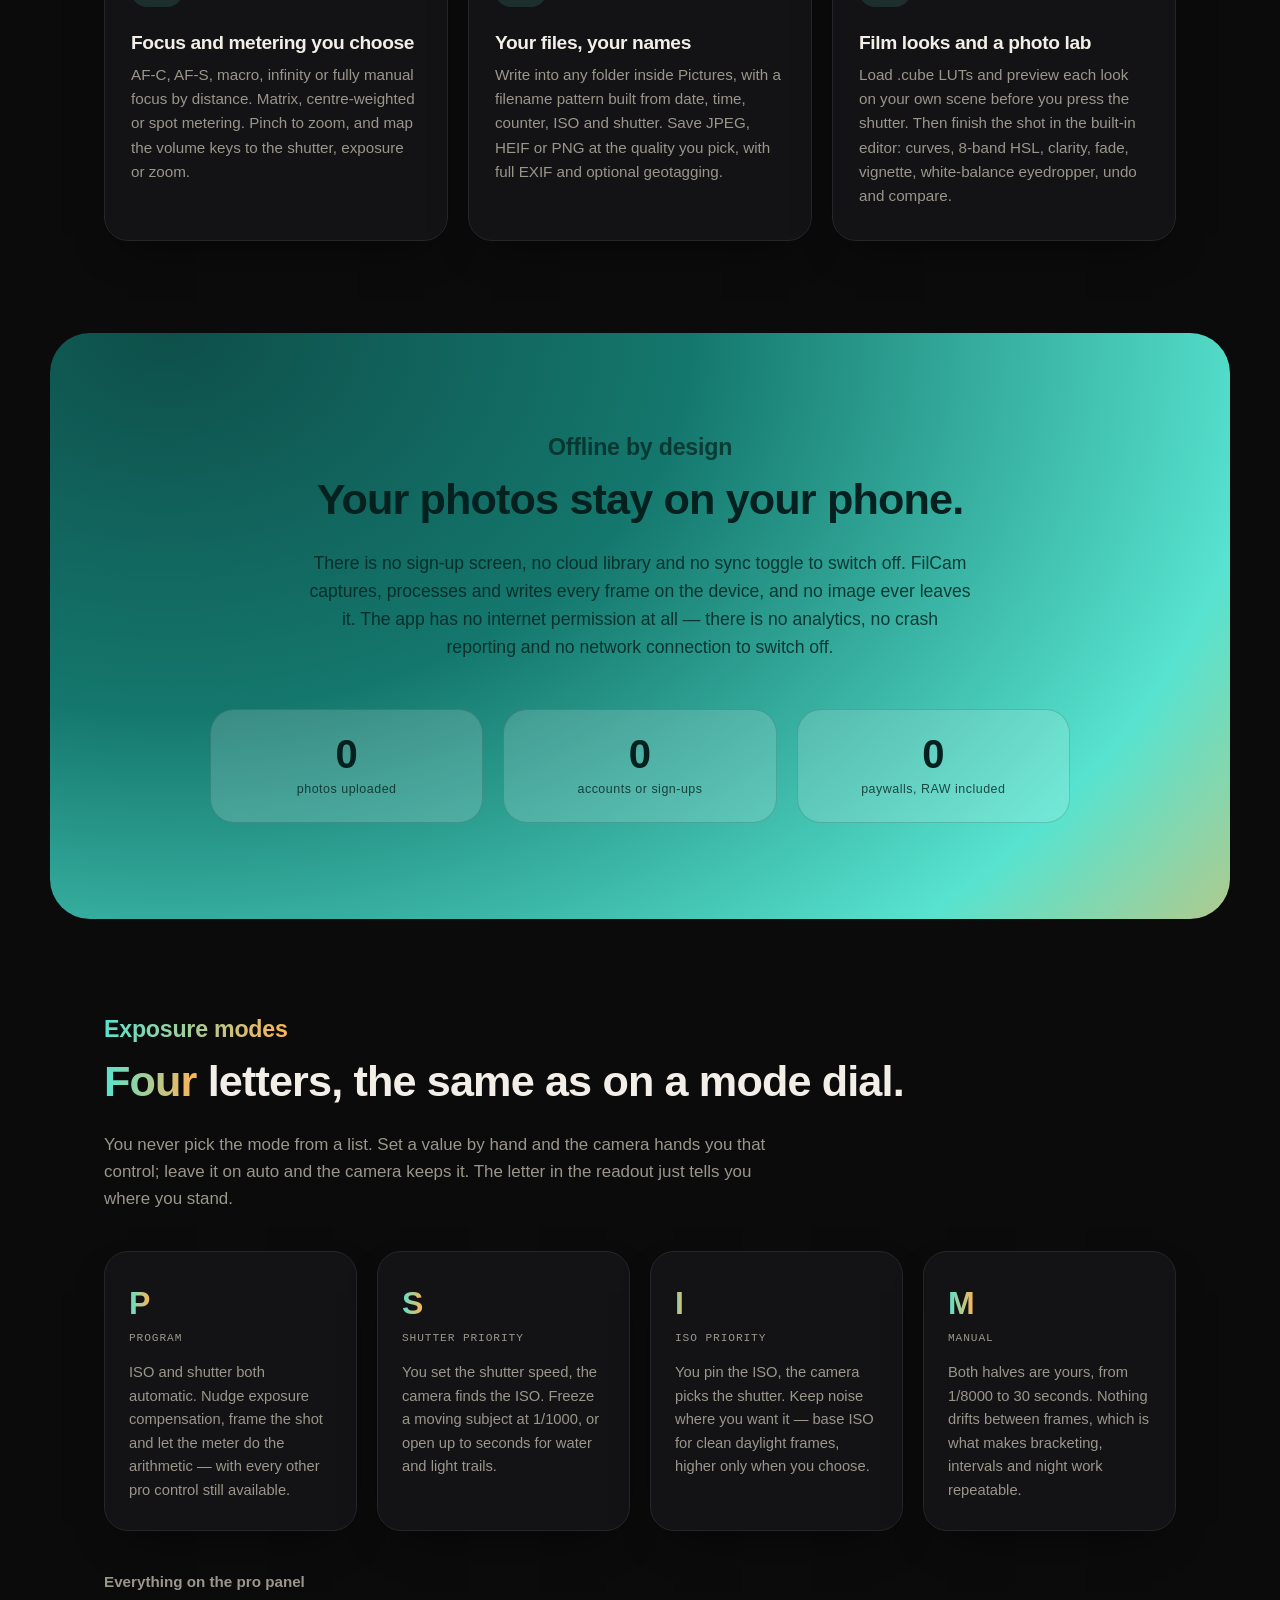
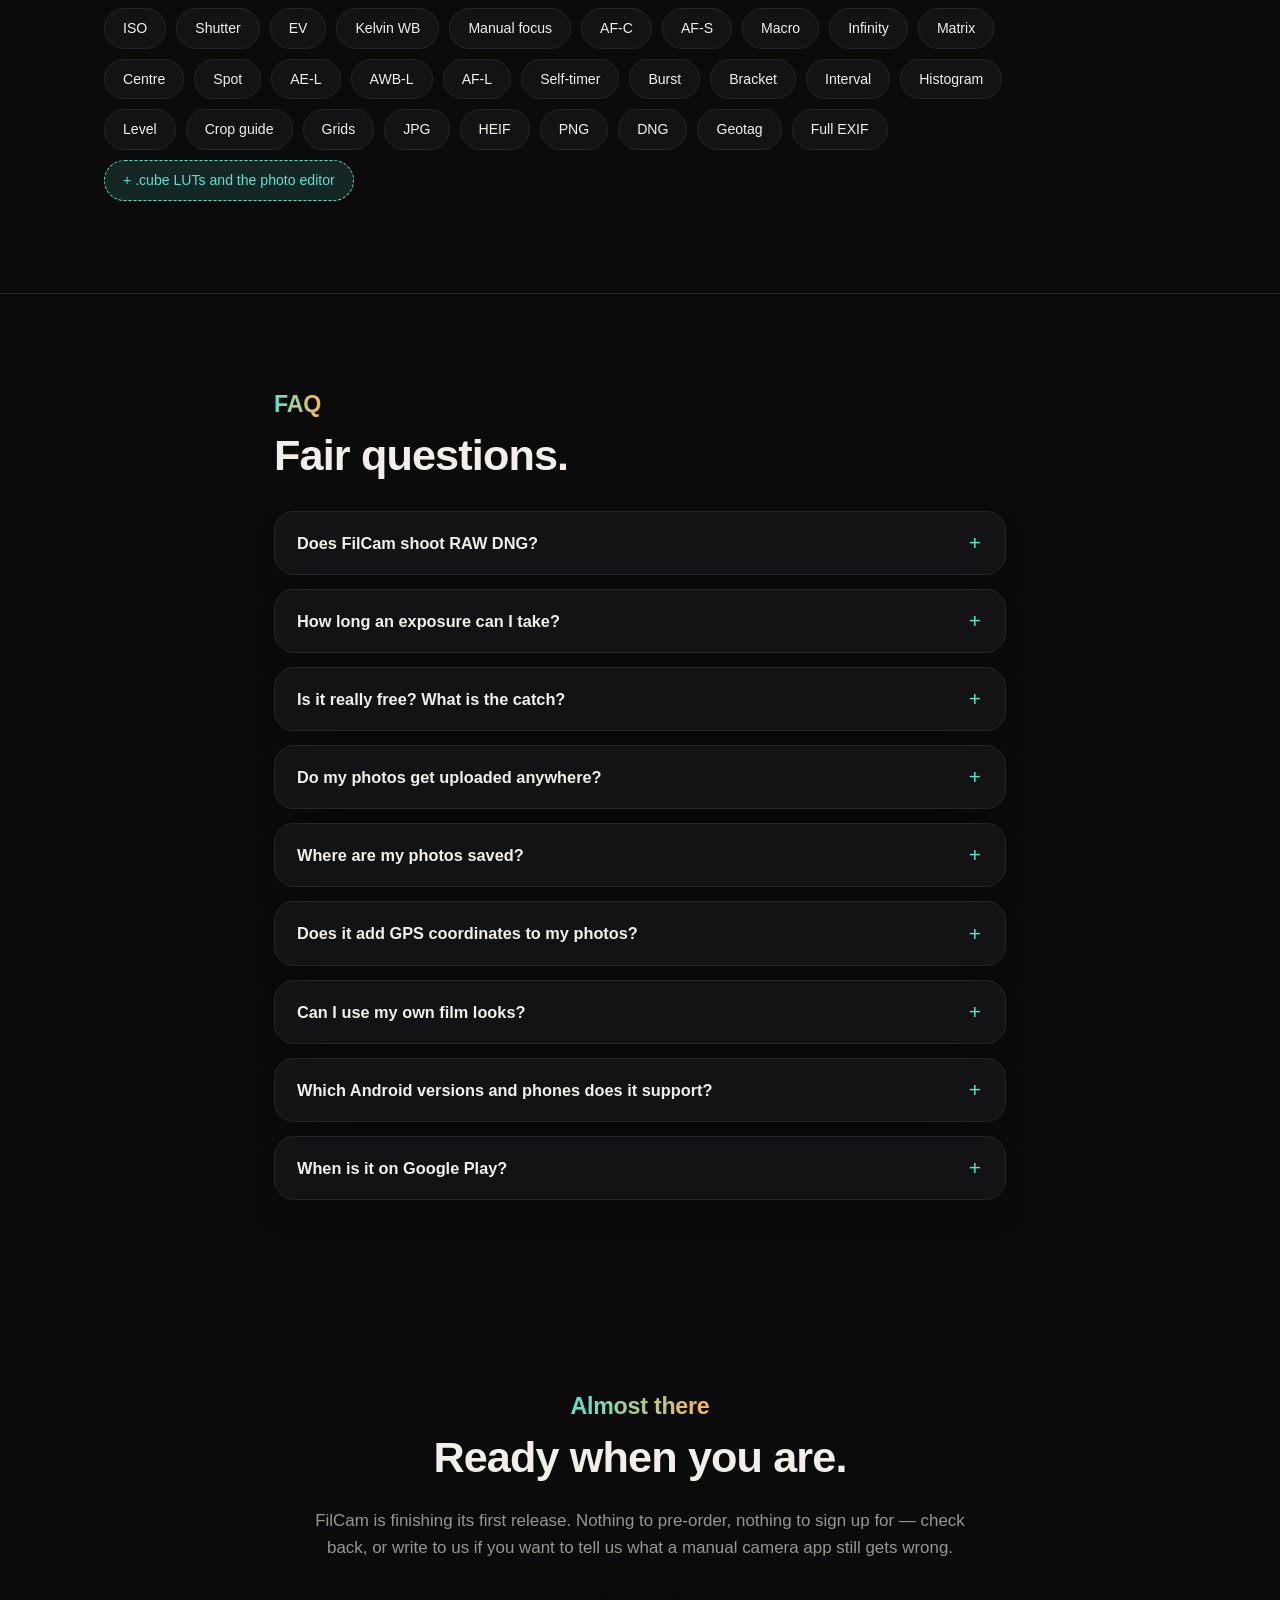
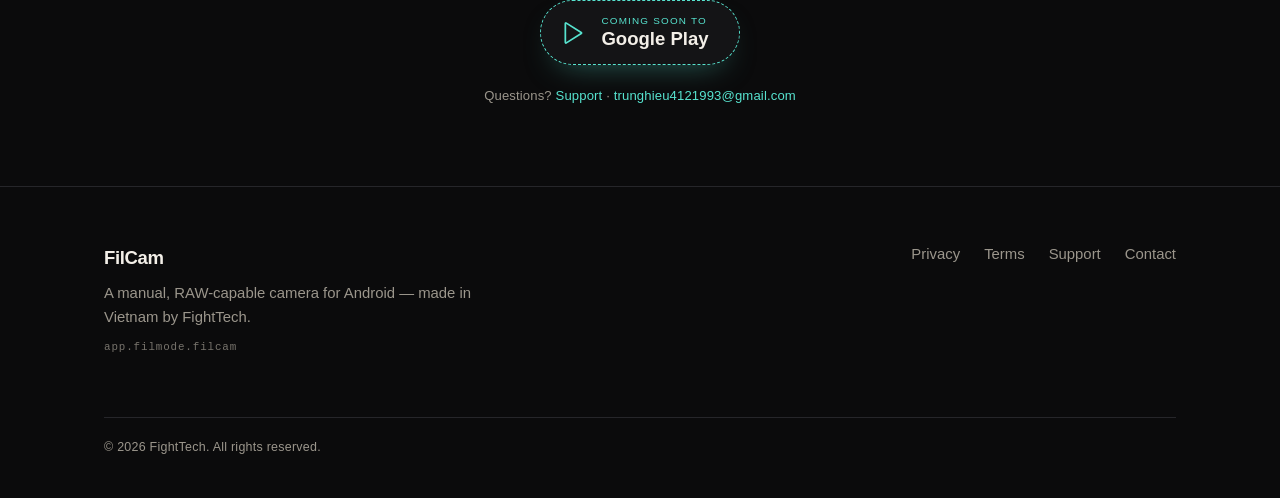
==== commit c2263264: "Rebrand the site from Camera Filmode to FilCam The Play listing is app.filmode.filcam now, and the p" ====
--- a/index.html
+++ b/index.html
@@ -3,21 +3,21 @@
 <head>
 <meta charset="UTF-8">
 <meta name="viewport" content="width=device-width, initial-scale=1.0, viewport-fit=cover">
-<title>Camera Filmode — Manual &amp; RAW DNG Camera App for Android</title>
+<title>FilCam — Manual &amp; RAW DNG Camera App for Android</title>
 <meta name="description" content="A DSLR-style manual camera for Android: ISO, shutter speed up to 30s, Kelvin white balance and manual focus, RAW DNG, exposure bracketing, intervalometer, live histogram and .cube film looks. Free, offline, no account.">
 <link rel="canonical" href="https://trunghieuvn.github.io/filmode-camera/">
 <meta name="robots" content="index, follow">
 <meta name="theme-color" content="#0B0B0C">
 <meta property="og:type" content="website">
-<meta property="og:site_name" content="Camera Filmode">
-<meta property="og:title" content="Camera Filmode — Manual &amp; RAW DNG Camera App for Android">
+<meta property="og:site_name" content="FilCam">
+<meta property="og:title" content="FilCam — Manual &amp; RAW DNG Camera App for Android">
 <meta property="og:description" content="Manual ISO, shutter to 30s, Kelvin white balance, manual focus, RAW DNG, bracketing, intervalometer and live histogram — a DSLR in your pocket. Free and offline.">
 <meta property="og:url" content="https://trunghieuvn.github.io/filmode-camera/">
 <meta property="og:image" content="https://trunghieuvn.github.io/filmode-camera/assets/icon.png">
 <meta property="og:image:width" content="512">
 <meta property="og:image:height" content="512">
 <meta name="twitter:card" content="summary">
-<meta name="twitter:title" content="Camera Filmode — Manual &amp; RAW DNG Camera App for Android">
+<meta name="twitter:title" content="FilCam — Manual &amp; RAW DNG Camera App for Android">
 <meta name="twitter:description" content="Manual ISO, shutter to 30s, Kelvin white balance, manual focus, RAW DNG, bracketing, intervalometer and live histogram — a DSLR in your pocket. Free and offline.">
 <meta name="twitter:image" content="https://trunghieuvn.github.io/filmode-camera/assets/icon.png">
 <link rel="icon" type="image/svg+xml" href="assets/favicon.svg">
@@ -27,7 +27,7 @@
 {
   "@context": "https://schema.org",
   "@type": "SoftwareApplication",
-  "name": "Camera Filmode: Pro Manual RAW",
+  "name": "FilCam: Pro Manual RAW Camera",
   "url": "https://trunghieuvn.github.io/filmode-camera/",
   "image": "https://trunghieuvn.github.io/filmode-camera/assets/icon.png",
   "description": "A manual camera app for Android with DSLR-style P/S/I/M exposure modes, ISO and shutter control up to 30 seconds, Kelvin white balance, manual focus distance, RAW DNG capture, exposure bracketing, burst, intervalometer, live RGB histogram and .cube film looks.",
@@ -60,7 +60,7 @@
   "mainEntity": [
     {
       "@type": "Question",
-      "name": "Does Camera Filmode shoot RAW DNG?",
+      "name": "Does FilCam shoot RAW DNG?",
       "acceptedAnswer": {
         "@type": "Answer",
         "text": "Yes, on phones whose camera hardware reports RAW support — most mid-range and flagship Android phones do, and the option is hidden rather than broken on the ones that do not. DNG is free: no paywall, no separate pro edition. You can save a DNG alongside a JPEG so you keep both the negative and a ready-to-share file, and the DNG is always the untouched sensor data with no film look baked into it."
@@ -79,7 +79,7 @@
       "name": "Is it really free? What is the catch?",
       "acceptedAnswer": {
         "@type": "Answer",
-        "text": "There is no catch to disclose: every feature, RAW DNG included, is free. No subscription, no one-time unlock, no watermark and no export limit. Camera Filmode is looking for its first users, not its first payment."
+        "text": "There is no catch to disclose: every feature, RAW DNG included, is free. No subscription, no one-time unlock, no watermark and no export limit. FilCam is looking for its first users, not its first payment."
       }
     },
     {
@@ -87,7 +87,7 @@
       "name": "Do my photos get uploaded anywhere?",
       "acceptedAnswer": {
         "@type": "Answer",
-        "text": "No. Capture, processing, LUTs and editing all run on your phone's own GPU, and the app has no networking code that could send a photo anywhere. There is no account and no cloud library. See the Privacy Policy for the full detail."
+        "text": "No. Capture, processing, LUTs and editing all run on your phone's own GPU, and no image data ever leaves the device. There is no account and no cloud library. The app declares no internet permission at all, so nothing — no photo, no file name, no usage report — can leave your phone. See the Privacy Policy for the full detail."
       }
     },
     {
@@ -127,7 +127,7 @@
       "name": "When is it on Google Play?",
       "acceptedAnswer": {
         "@type": "Answer",
-        "text": "Soon. The Play listing for app.filmode.lab is not live yet, so ignore anything claiming to be this app on a store today. This page will link to the real listing the day it publishes."
+        "text": "Soon. The Play listing for app.filmode.filcam is not live yet, so ignore anything claiming to be this app on a store today. This page will link to the real listing the day it publishes."
       }
     }
   ]
@@ -143,9 +143,9 @@
 
 <header class="site-header">
   <div class="container header-inner">
-    <a class="wordmark" href="#top" aria-label="Camera Filmode home">
+    <a class="wordmark" href="#top" aria-label="FilCam home">
       <svg class="wordmark-bubble" viewBox="0 0 24 24" width="22" height="22" aria-hidden="true"><rect x="2" y="5" width="20" height="15" rx="4.5" fill="none" stroke="currentColor" stroke-width="1.8"/><path d="M8.5 5 10 2.6h4L15.5 5" fill="none" stroke="currentColor" stroke-width="1.8" stroke-linejoin="round"/><circle cx="12" cy="12.6" r="4" fill="none" stroke="currentColor" stroke-width="1.8"/></svg>
-      Camera Filmode
+      FilCam
     </a>
     <nav class="site-nav" aria-label="Main">
       <a href="#features">Features</a>
@@ -168,7 +168,7 @@
       <div class="hero-copy">
         <p class="kicker">Manual camera &amp; RAW DNG for Android</p>
         <h1>Every dial a <em class="accent">DSLR</em> has. In the phone you already carry.</h1>
-        <p class="lede">Camera Filmode puts ISO, shutter, exposure compensation, white balance in Kelvin and manual focus distance on real rulers — with <strong>P, S, I and M</strong> exposure modes, exposure bracketing, an intervalometer and long exposures up to 30 seconds. Shoot RAW DNG for free, or bake a film look in with a .cube LUT.</p>
+        <p class="lede">FilCam puts ISO, shutter, exposure compensation, white balance in Kelvin and manual focus distance on real rulers — with <strong>P, S, I and M</strong> exposure modes, exposure bracketing, an intervalometer and long exposures up to 30 seconds. Shoot RAW DNG for free, or bake a film look in with a .cube LUT.</p>
         <div class="store-badges">
           <span class="badge badge-lg">
             <svg viewBox="0 0 24 24" width="26" height="26" aria-hidden="true"><path d="M4 3.4v17.2c0 .5.55.8.97.53l13.7-8.6a.62.62 0 0 0 0-1.06L4.97 2.87A.62.62 0 0 0 4 3.4Z" fill="none" stroke="currentColor" stroke-width="1.6" stroke-linejoin="round"/></svg>
@@ -193,7 +193,7 @@
       <p class="kicker reveal">Screenshots</p>
       <h2 class="reveal">Through the viewfinder.</h2>
       <div class="shots reveal">
-        <figure><img src="screenshots/01-camera.png" loading="lazy" width="480" height="1066" alt="Camera Filmode viewfinder with the live film look strip along the bottom"><figcaption>Viewfinder</figcaption></figure>
+        <figure><img src="screenshots/01-camera.png" loading="lazy" width="480" height="1066" alt="FilCam viewfinder with the live film look strip along the bottom"><figcaption>Viewfinder</figcaption></figure>
         <figure><img src="screenshots/02-pro.png" loading="lazy" width="480" height="1066" alt="Pro panel showing manual ISO, shutter, exposure compensation, white balance and focus rulers"><figcaption>Pro panel</figcaption></figure>
         <figure><img src="screenshots/03-pad.png" loading="lazy" width="480" height="1066" alt="Colour pad used to warm or cool the live viewfinder on top of the selected look"><figcaption>Colour pad</figcaption></figure>
         <figure><img src="screenshots/04-result.png" loading="lazy" width="480" height="1066" alt="A finished photo shown right after capture, ready to edit or share"><figcaption>The shot</figcaption></figure>
@@ -299,7 +299,7 @@
     <div class="container">
       <p class="kicker kicker-band reveal">Offline by design</p>
       <h2 class="reveal">Your photos stay on your phone.</h2>
-      <p class="band-lede reveal">There is no sign-up screen, no cloud library and no sync toggle to switch off. Camera Filmode captures, processes and writes every frame on the device — and the app contains no code that uploads a photo anywhere.</p>
+      <p class="band-lede reveal">There is no sign-up screen, no cloud library and no sync toggle to switch off. FilCam captures, processes and writes every frame on the device, and no image ever leaves it. The app has no internet permission at all — there is no analytics, no crash reporting and no network connection to switch off.</p>
       <div class="band-stats reveal">
         <div class="stat"><strong>0</strong><span>photos uploaded</span></div>
         <div class="stat"><strong>0</strong><span>accounts or sign-ups</span></div>
@@ -359,7 +359,7 @@
       <h2 class="reveal">Fair questions.</h2>
       <div class="faq-list reveal">
         <details>
-          <summary>Does Camera Filmode shoot RAW DNG?</summary>
+          <summary>Does FilCam shoot RAW DNG?</summary>
           <p>Yes, on phones whose camera hardware reports RAW support — most mid-range and flagship Android phones do, and the option is hidden rather than broken on the ones that do not. DNG is free: no paywall, no separate pro edition. You can save a DNG alongside a JPEG so you keep both the negative and a ready-to-share file, and the DNG is always the untouched sensor data with no film look baked into it.</p>
         </details>
         <details>
@@ -368,11 +368,11 @@
         </details>
         <details>
           <summary>Is it really free? What is the catch?</summary>
-          <p>There is no catch to disclose: every feature, RAW DNG included, is free. No subscription, no one-time unlock, no watermark and no export limit. Camera Filmode is looking for its first users, not its first payment.</p>
+          <p>There is no catch to disclose: every feature, RAW DNG included, is free. No subscription, no one-time unlock, no watermark and no export limit. FilCam is looking for its first users, not its first payment.</p>
         </details>
         <details>
           <summary>Do my photos get uploaded anywhere?</summary>
-          <p>No. Capture, processing, LUTs and editing all run on your phone's own GPU, and the app has no networking code that could send a photo anywhere. There is no account and no cloud library. See the <a href="privacy.html">Privacy Policy</a> for the full detail.</p>
+          <p>No. Capture, processing, LUTs and editing all run on your phone's own GPU, and no image data ever leaves the device. There is no account and no cloud library. The app declares no internet permission at all, so nothing — no photo, no file name, no usage report — can leave your phone. See the <a href="privacy.html">Privacy Policy</a> for the full detail.</p>
         </details>
         <details>
           <summary>Where are my photos saved?</summary>
@@ -392,7 +392,7 @@
         </details>
         <details>
           <summary>When is it on Google Play?</summary>
-          <p>Soon. The Play listing for <code>app.filmode.lab</code> is not live yet, so ignore anything claiming to be this app on a store today. This page will link to the real listing the day it publishes.</p>
+          <p>Soon. The Play listing for <code>app.filmode.filcam</code> is not live yet, so ignore anything claiming to be this app on a store today. This page will link to the real listing the day it publishes.</p>
         </details>
       </div>
     </div>
@@ -403,7 +403,7 @@
     <div class="container container-narrow">
       <p class="kicker reveal">Almost there</p>
       <h2 class="reveal">Ready when you are.</h2>
-      <p class="section-lede reveal" style="margin-left:auto;margin-right:auto">Camera Filmode is finishing its first release. Nothing to pre-order, nothing to sign up for — check back, or write to us if you want to tell us what a manual camera app still gets wrong.</p>
+      <p class="section-lede reveal" style="margin-left:auto;margin-right:auto">FilCam is finishing its first release. Nothing to pre-order, nothing to sign up for — check back, or write to us if you want to tell us what a manual camera app still gets wrong.</p>
       <div class="store-badges">
         <span class="badge badge-lg">
           <svg viewBox="0 0 24 24" width="26" height="26" aria-hidden="true"><path d="M4 3.4v17.2c0 .5.55.8.97.53l13.7-8.6a.62.62 0 0 0 0-1.06L4.97 2.87A.62.62 0 0 0 4 3.4Z" fill="none" stroke="currentColor" stroke-width="1.6" stroke-linejoin="round"/></svg>
@@ -419,9 +419,9 @@
 <footer class="site-footer">
   <div class="container footer-inner">
     <div class="footer-brand">
-      <span class="wordmark footer-wordmark">Camera Filmode</span>
+      <span class="wordmark footer-wordmark">FilCam</span>
       <p>A manual, RAW-capable camera for Android — made in Vietnam by FightTech.</p>
-      <p class="footer-pkg">app.filmode.lab</p>
+      <p class="footer-pkg">app.filmode.filcam</p>
     </div>
     <nav class="footer-links" aria-label="Footer">
       <a href="privacy.html">Privacy</a>
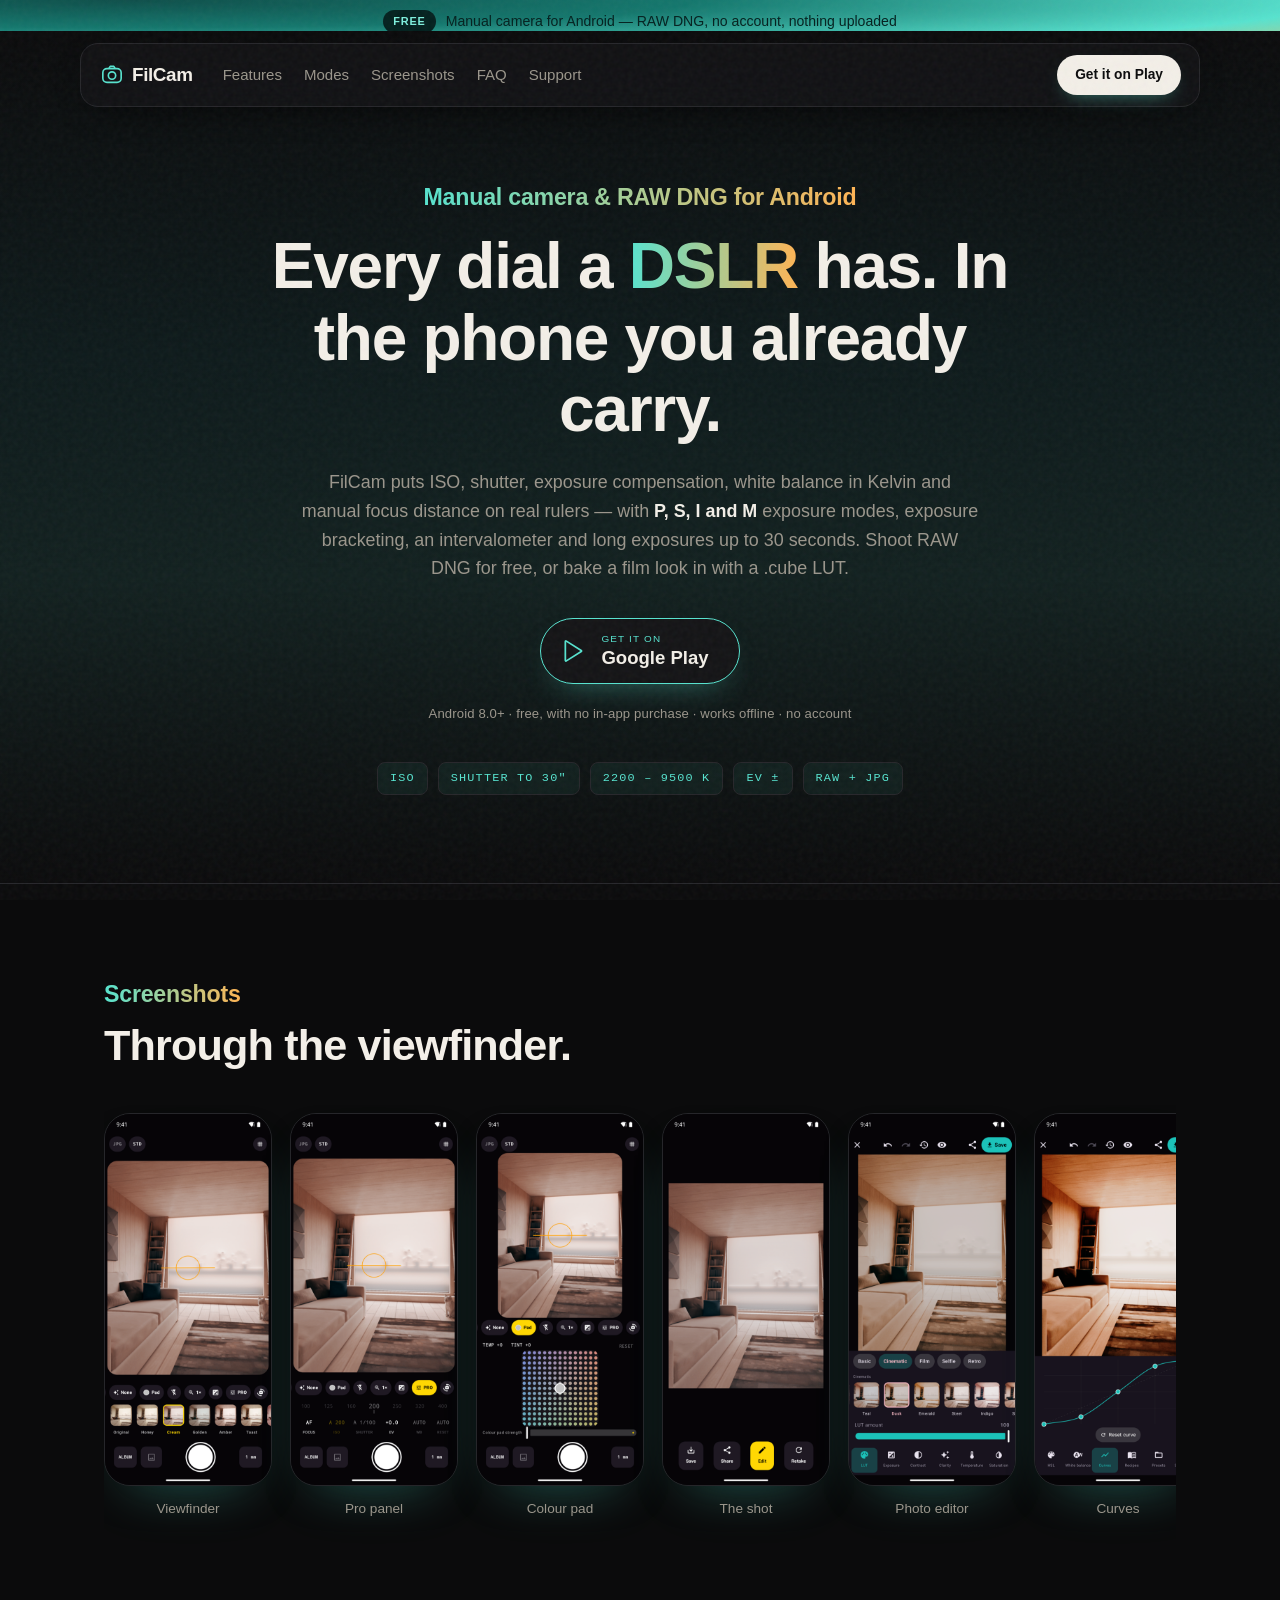
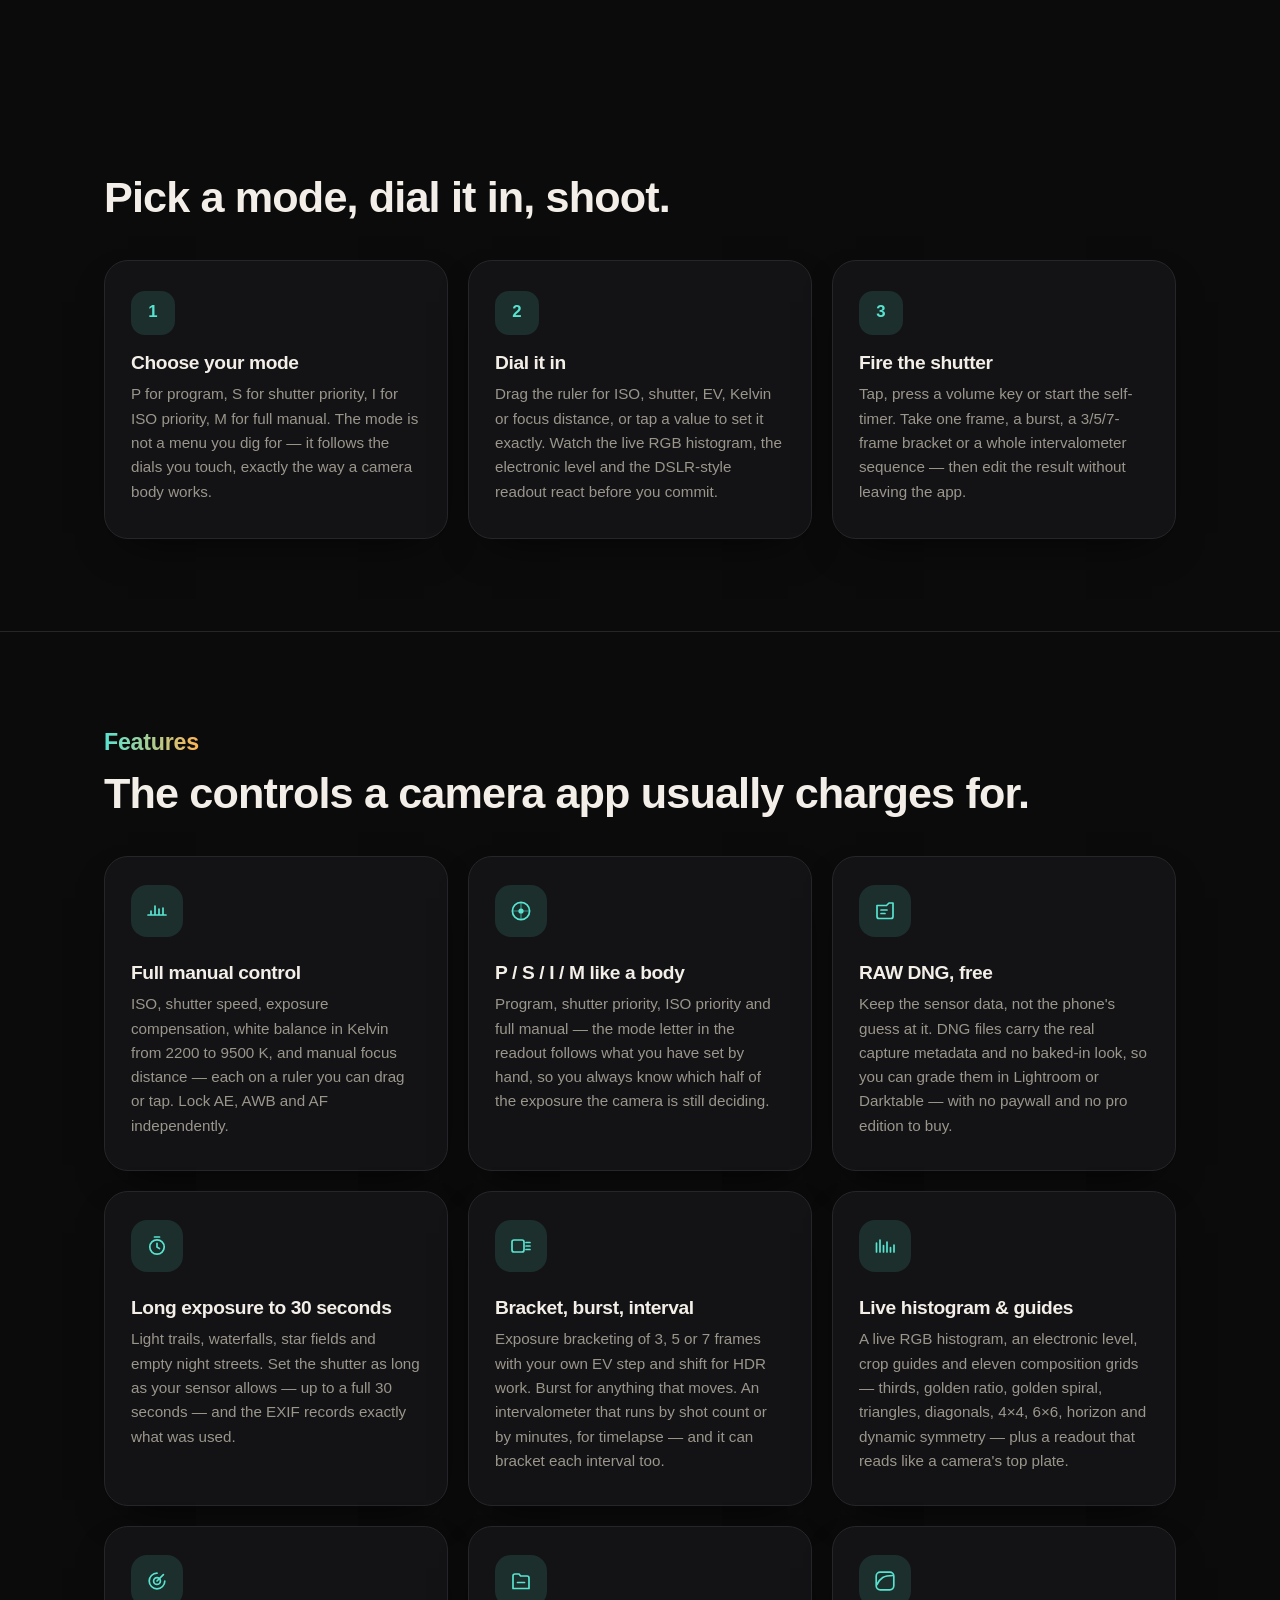
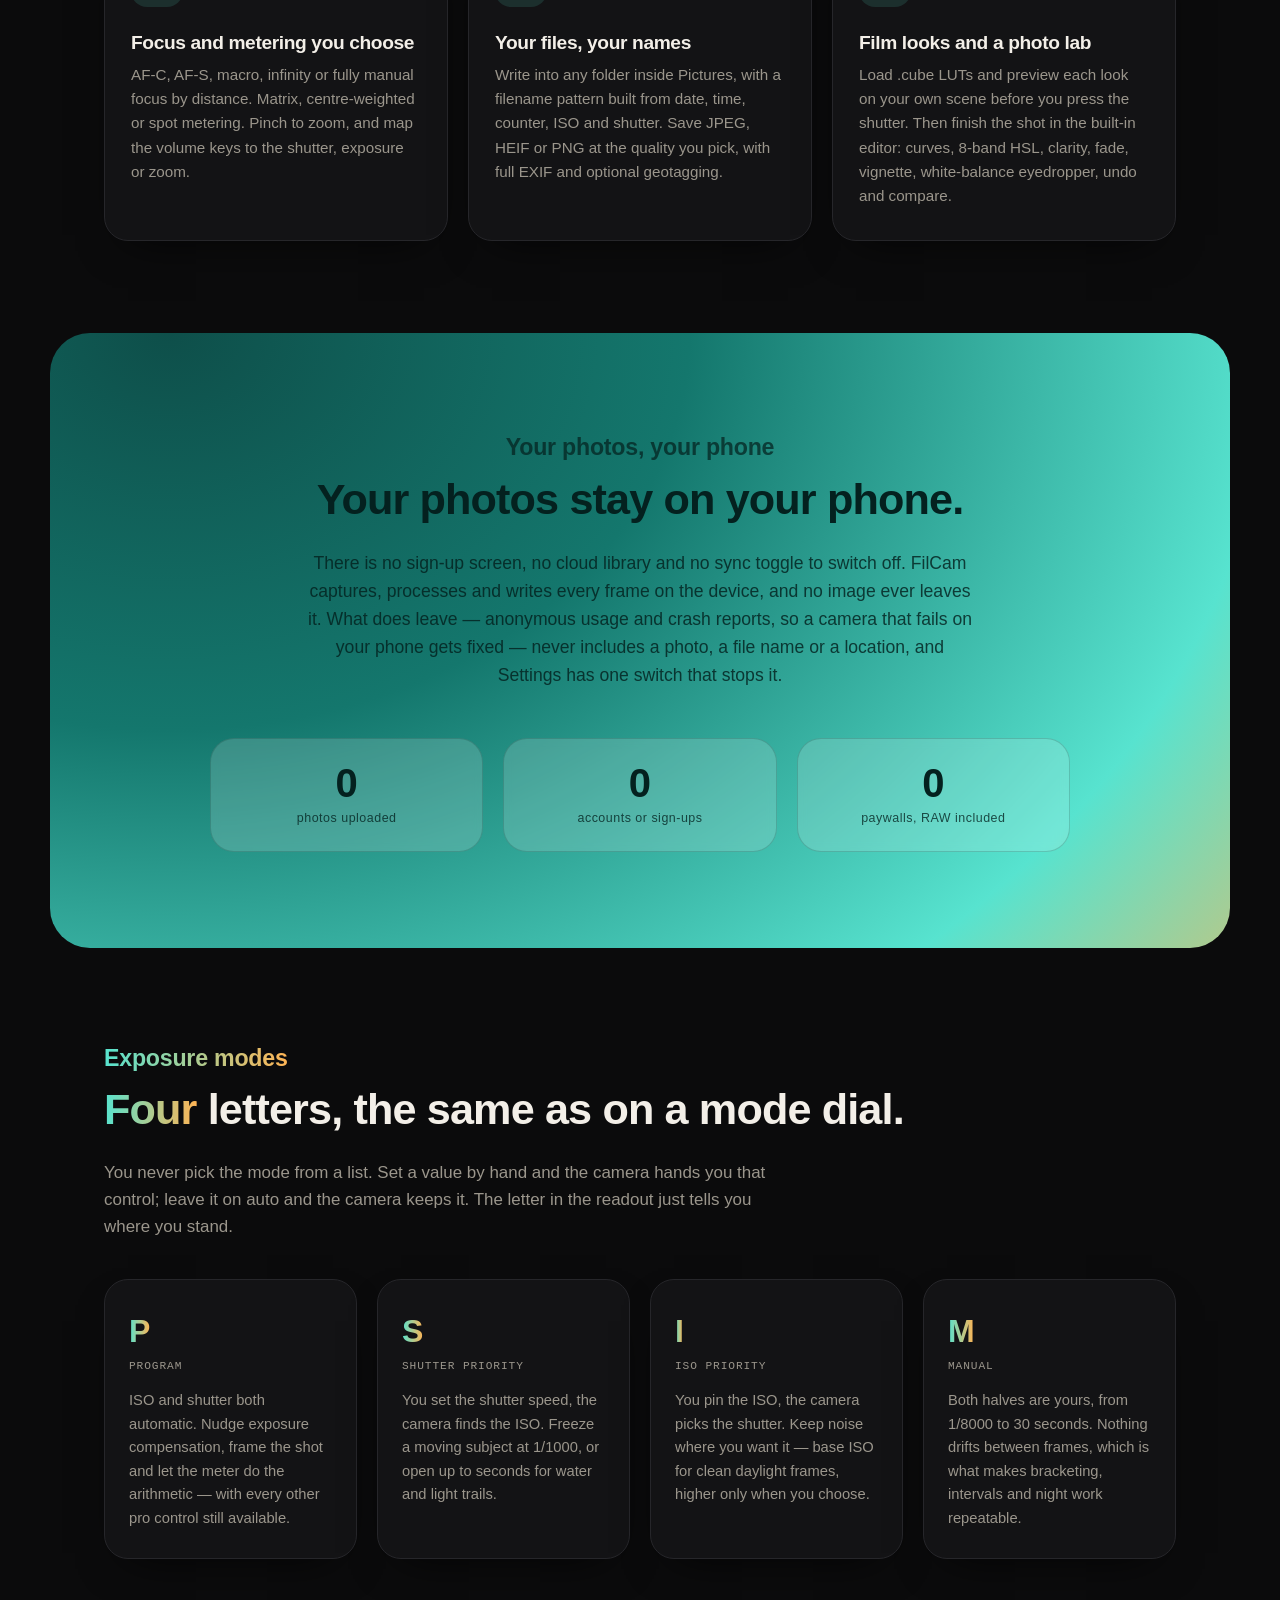
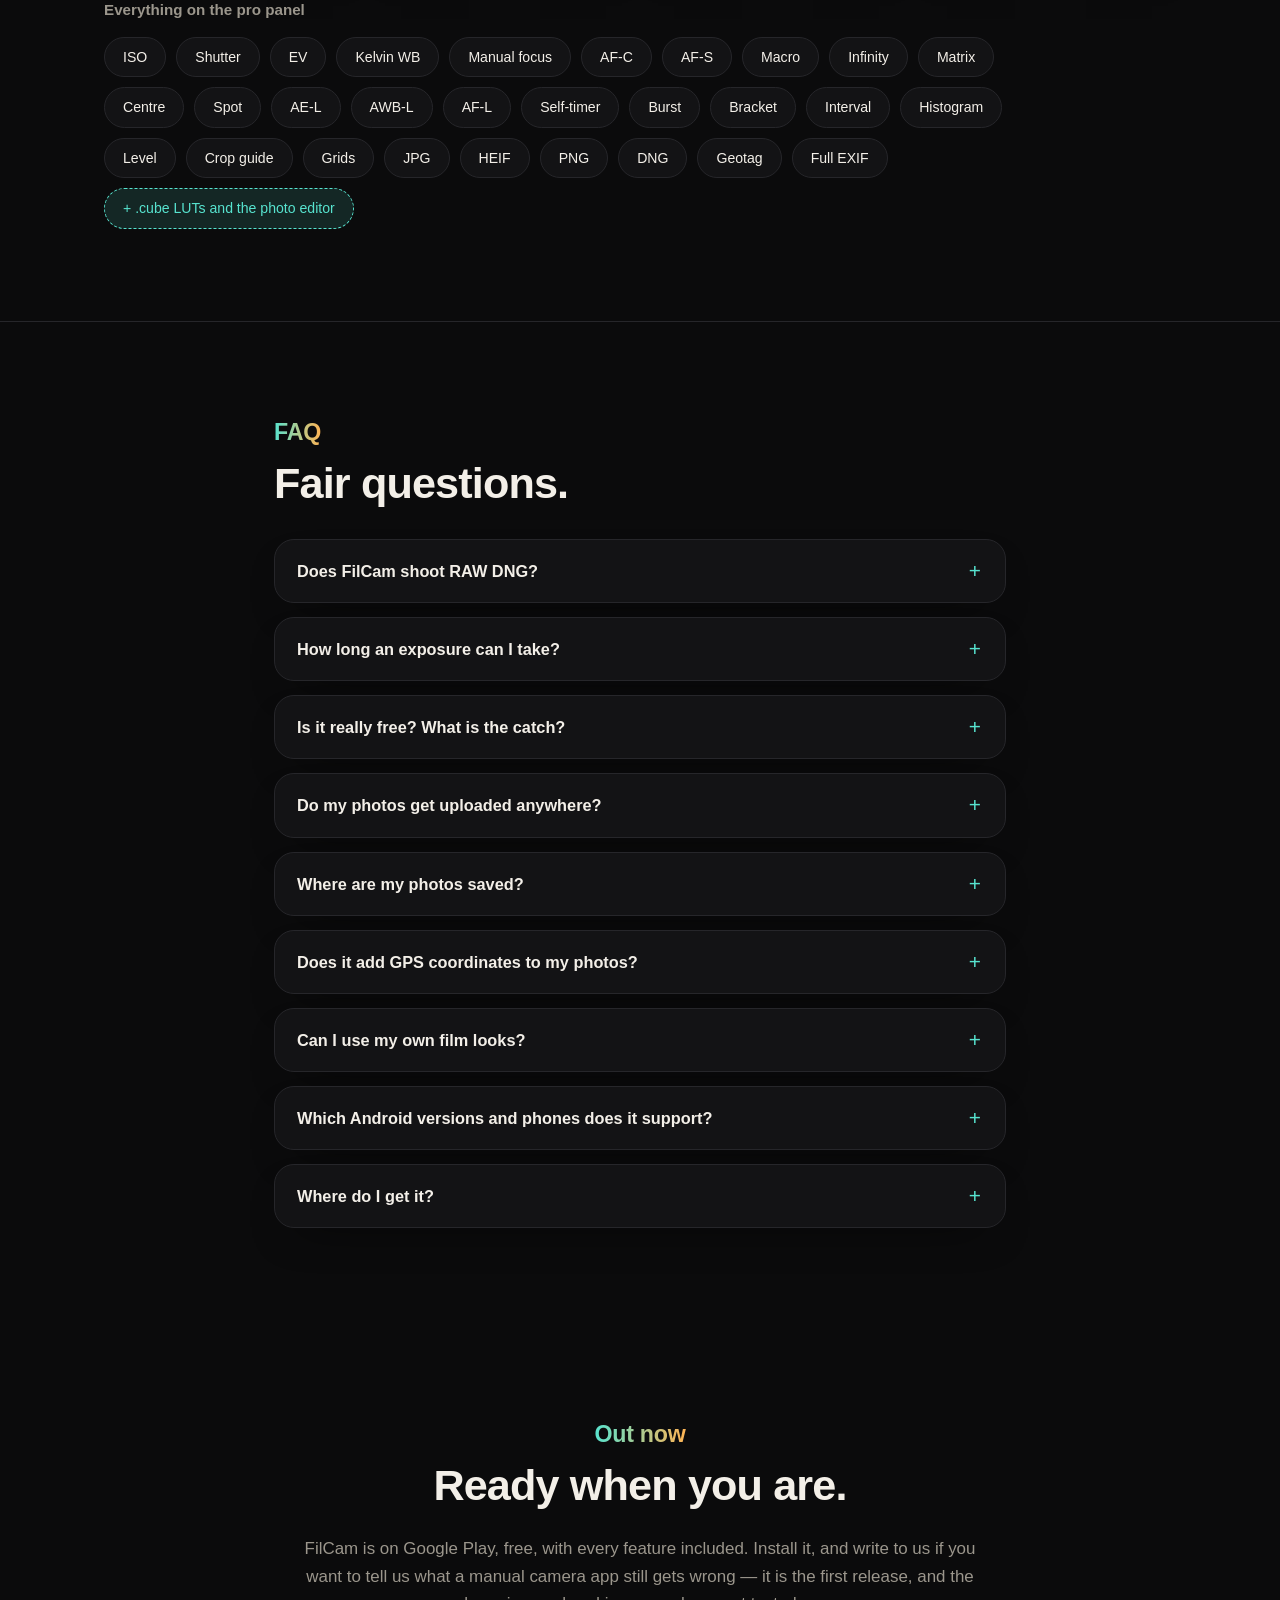
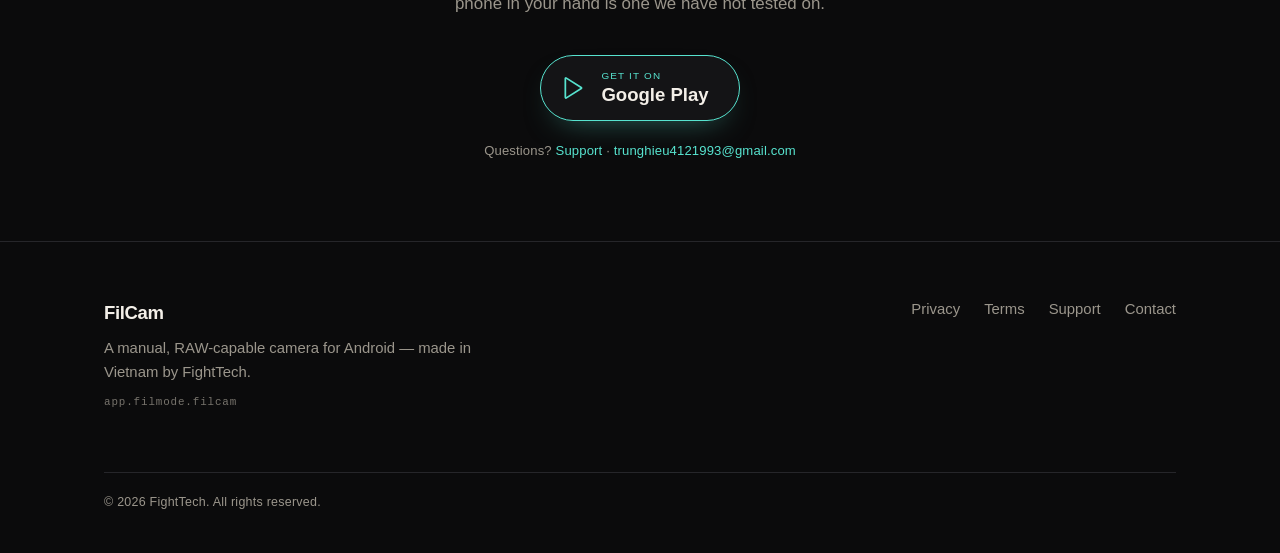
==== commit b7f5797a: "Disclose the analytics, and link the listing that is already live The privacy policy said "Analytics" ====
--- a/index.html
+++ b/index.html
@@ -87,7 +87,7 @@
       "name": "Do my photos get uploaded anywhere?",
       "acceptedAnswer": {
         "@type": "Answer",
-        "text": "No. Capture, processing, LUTs and editing all run on your phone's own GPU, and no image data ever leaves the device. There is no account and no cloud library. The app declares no internet permission at all, so nothing — no photo, no file name, no usage report — can leave your phone. See the Privacy Policy for the full detail."
+        "text": "No. Capture, processing, LUTs and editing all run on your phone's own GPU, and no image data ever leaves the device. There is no account and no cloud library. The app does send anonymous usage and crash reports — which controls got used, and a stack trace when something fails — so that a camera that breaks on your phone gets fixed for your phone; never a photo, a file name or a location, and one switch in Settings turns it off. See the Privacy Policy for the full detail."
       }
     },
     {
@@ -124,10 +124,10 @@
     },
     {
       "@type": "Question",
-      "name": "When is it on Google Play?",
-      "acceptedAnswer": {
-        "@type": "Answer",
-        "text": "Soon. The Play listing for app.filmode.filcam is not live yet, so ignore anything claiming to be this app on a store today. This page will link to the real listing the day it publishes."
+      "name": "Where do I get it?",
+      "acceptedAnswer": {
+        "@type": "Answer",
+        "text": "On Google Play, free. The listing is play.google.com/store/apps/details?id=app.filmode.filcam — that package name is the one to check, since a camera app name is easy to copy and a package name is not."
       }
     }
   ]
@@ -155,7 +155,7 @@
       <a href="support.html">Support</a>
     </nav>
     <div class="header-actions">
-      <a class="btn btn-solid btn-small" href="#get">Coming soon</a>
+      <a class="btn btn-solid btn-small" href="https://play.google.com/store/apps/details?id=app.filmode.filcam" rel="noopener">Get it on Play</a>
     </div>
   </div>
 </header>
@@ -170,10 +170,10 @@
         <h1>Every dial a <em class="accent">DSLR</em> has. In the phone you already carry.</h1>
         <p class="lede">FilCam puts ISO, shutter, exposure compensation, white balance in Kelvin and manual focus distance on real rulers — with <strong>P, S, I and M</strong> exposure modes, exposure bracketing, an intervalometer and long exposures up to 30 seconds. Shoot RAW DNG for free, or bake a film look in with a .cube LUT.</p>
         <div class="store-badges">
-          <span class="badge badge-lg">
+          <a class="badge badge-lg" href="https://play.google.com/store/apps/details?id=app.filmode.filcam" rel="noopener">
             <svg viewBox="0 0 24 24" width="26" height="26" aria-hidden="true"><path d="M4 3.4v17.2c0 .5.55.8.97.53l13.7-8.6a.62.62 0 0 0 0-1.06L4.97 2.87A.62.62 0 0 0 4 3.4Z" fill="none" stroke="currentColor" stroke-width="1.6" stroke-linejoin="round"/></svg>
-            <span class="badge-text"><small>Coming soon to</small><strong>Google Play</strong></span>
-          </span>
+            <span class="badge-text"><small>Get it on</small><strong>Google Play</strong></span>
+          </a>
         </div>
         <p class="badge-note">Android 8.0+ · free, with no in-app purchase · works offline · no account</p>
         <div class="readout" aria-label="Typical viewfinder readout">
@@ -297,9 +297,9 @@
   <!-- ============ PRIVACY BAND ============ -->
   <section class="band">
     <div class="container">
-      <p class="kicker kicker-band reveal">Offline by design</p>
+      <p class="kicker kicker-band reveal">Your photos, your phone</p>
       <h2 class="reveal">Your photos stay on your phone.</h2>
-      <p class="band-lede reveal">There is no sign-up screen, no cloud library and no sync toggle to switch off. FilCam captures, processes and writes every frame on the device, and no image ever leaves it. The app has no internet permission at all — there is no analytics, no crash reporting and no network connection to switch off.</p>
+      <p class="band-lede reveal">There is no sign-up screen, no cloud library and no sync toggle to switch off. FilCam captures, processes and writes every frame on the device, and no image ever leaves it. What does leave — anonymous usage and crash reports, so a camera that fails on your phone gets fixed — never includes a photo, a file name or a location, and Settings has one switch that stops it.</p>
       <div class="band-stats reveal">
         <div class="stat"><strong>0</strong><span>photos uploaded</span></div>
         <div class="stat"><strong>0</strong><span>accounts or sign-ups</span></div>
@@ -372,7 +372,7 @@
         </details>
         <details>
           <summary>Do my photos get uploaded anywhere?</summary>
-          <p>No. Capture, processing, LUTs and editing all run on your phone's own GPU, and no image data ever leaves the device. There is no account and no cloud library. The app declares no internet permission at all, so nothing — no photo, no file name, no usage report — can leave your phone. See the <a href="privacy.html">Privacy Policy</a> for the full detail.</p>
+          <p>No. Capture, processing, LUTs and editing all run on your phone's own GPU, and no image data ever leaves the device. There is no account and no cloud library. The app does send anonymous usage and crash reports — which controls got used, and a stack trace when something fails — so that a camera that breaks on your phone gets fixed for your phone; never a photo, a file name or a location, and one switch in Settings turns it off. See the <a href="privacy.html">Privacy Policy</a> for the full detail.</p>
         </details>
         <details>
           <summary>Where are my photos saved?</summary>
@@ -391,8 +391,8 @@
           <p>Android 8.0 and newer. Some controls depend on what your camera hardware exposes — the available ISO and shutter range, HEIF encoding and RAW support all come from the device — so the app shows what your phone can actually do instead of a dead menu item.</p>
         </details>
         <details>
-          <summary>When is it on Google Play?</summary>
-          <p>Soon. The Play listing for <code>app.filmode.filcam</code> is not live yet, so ignore anything claiming to be this app on a store today. This page will link to the real listing the day it publishes.</p>
+          <summary>Where do I get it?</summary>
+          <p>On <a href="https://play.google.com/store/apps/details?id=app.filmode.filcam" rel="noopener">Google Play</a>, free. Check the package name — <code>app.filmode.filcam</code> — rather than the app name: a camera app's name is easy to copy, a package name is not.</p>
         </details>
       </div>
     </div>
@@ -401,14 +401,14 @@
   <!-- ============ CTA ============ -->
   <section class="cta" id="get">
     <div class="container container-narrow">
-      <p class="kicker reveal">Almost there</p>
+      <p class="kicker reveal">Out now</p>
       <h2 class="reveal">Ready when you are.</h2>
-      <p class="section-lede reveal" style="margin-left:auto;margin-right:auto">FilCam is finishing its first release. Nothing to pre-order, nothing to sign up for — check back, or write to us if you want to tell us what a manual camera app still gets wrong.</p>
+      <p class="section-lede reveal" style="margin-left:auto;margin-right:auto">FilCam is on Google Play, free, with every feature included. Install it, and write to us if you want to tell us what a manual camera app still gets wrong — it is the first release, and the phone in your hand is one we have not tested on.</p>
       <div class="store-badges">
-        <span class="badge badge-lg">
+        <a class="badge badge-lg" href="https://play.google.com/store/apps/details?id=app.filmode.filcam" rel="noopener">
           <svg viewBox="0 0 24 24" width="26" height="26" aria-hidden="true"><path d="M4 3.4v17.2c0 .5.55.8.97.53l13.7-8.6a.62.62 0 0 0 0-1.06L4.97 2.87A.62.62 0 0 0 4 3.4Z" fill="none" stroke="currentColor" stroke-width="1.6" stroke-linejoin="round"/></svg>
-          <span class="badge-text"><small>Coming soon to</small><strong>Google Play</strong></span>
-        </span>
+          <span class="badge-text"><small>Get it on</small><strong>Google Play</strong></span>
+        </a>
       </div>
       <p class="badge-note">Questions? <a href="support.html" style="color:var(--accent);text-decoration:none">Support</a> · <a href="mailto:trunghieu4121993@gmail.com" style="color:var(--accent);text-decoration:none">trunghieu4121993@gmail.com</a></p>
     </div>
--- a/css/style.css
+++ b/css/style.css
@@ -235,13 +235,15 @@
   align-items: center;
   gap: 12px;
   background: var(--bg-soft);
-  border: 1px dashed var(--accent);
+  border: 1px solid var(--accent);
   color: var(--ink);
   border-radius: 999px;
   padding: 10px 22px 10px 16px;
   text-decoration: none;
+  transition: transform .18s ease, box-shadow .18s ease;
   box-shadow: 0 14px 32px -18px rgba(87, 227, 207, 0.5);
 }
+a.badge:hover { transform: translateY(-1px); box-shadow: 0 18px 38px -18px rgba(87, 227, 207, 0.7); }
 .badge > svg { color: var(--accent); flex: none; }
 .badge-text { display: flex; flex-direction: column; line-height: 1.25; text-align: left; }
 .badge-text small {
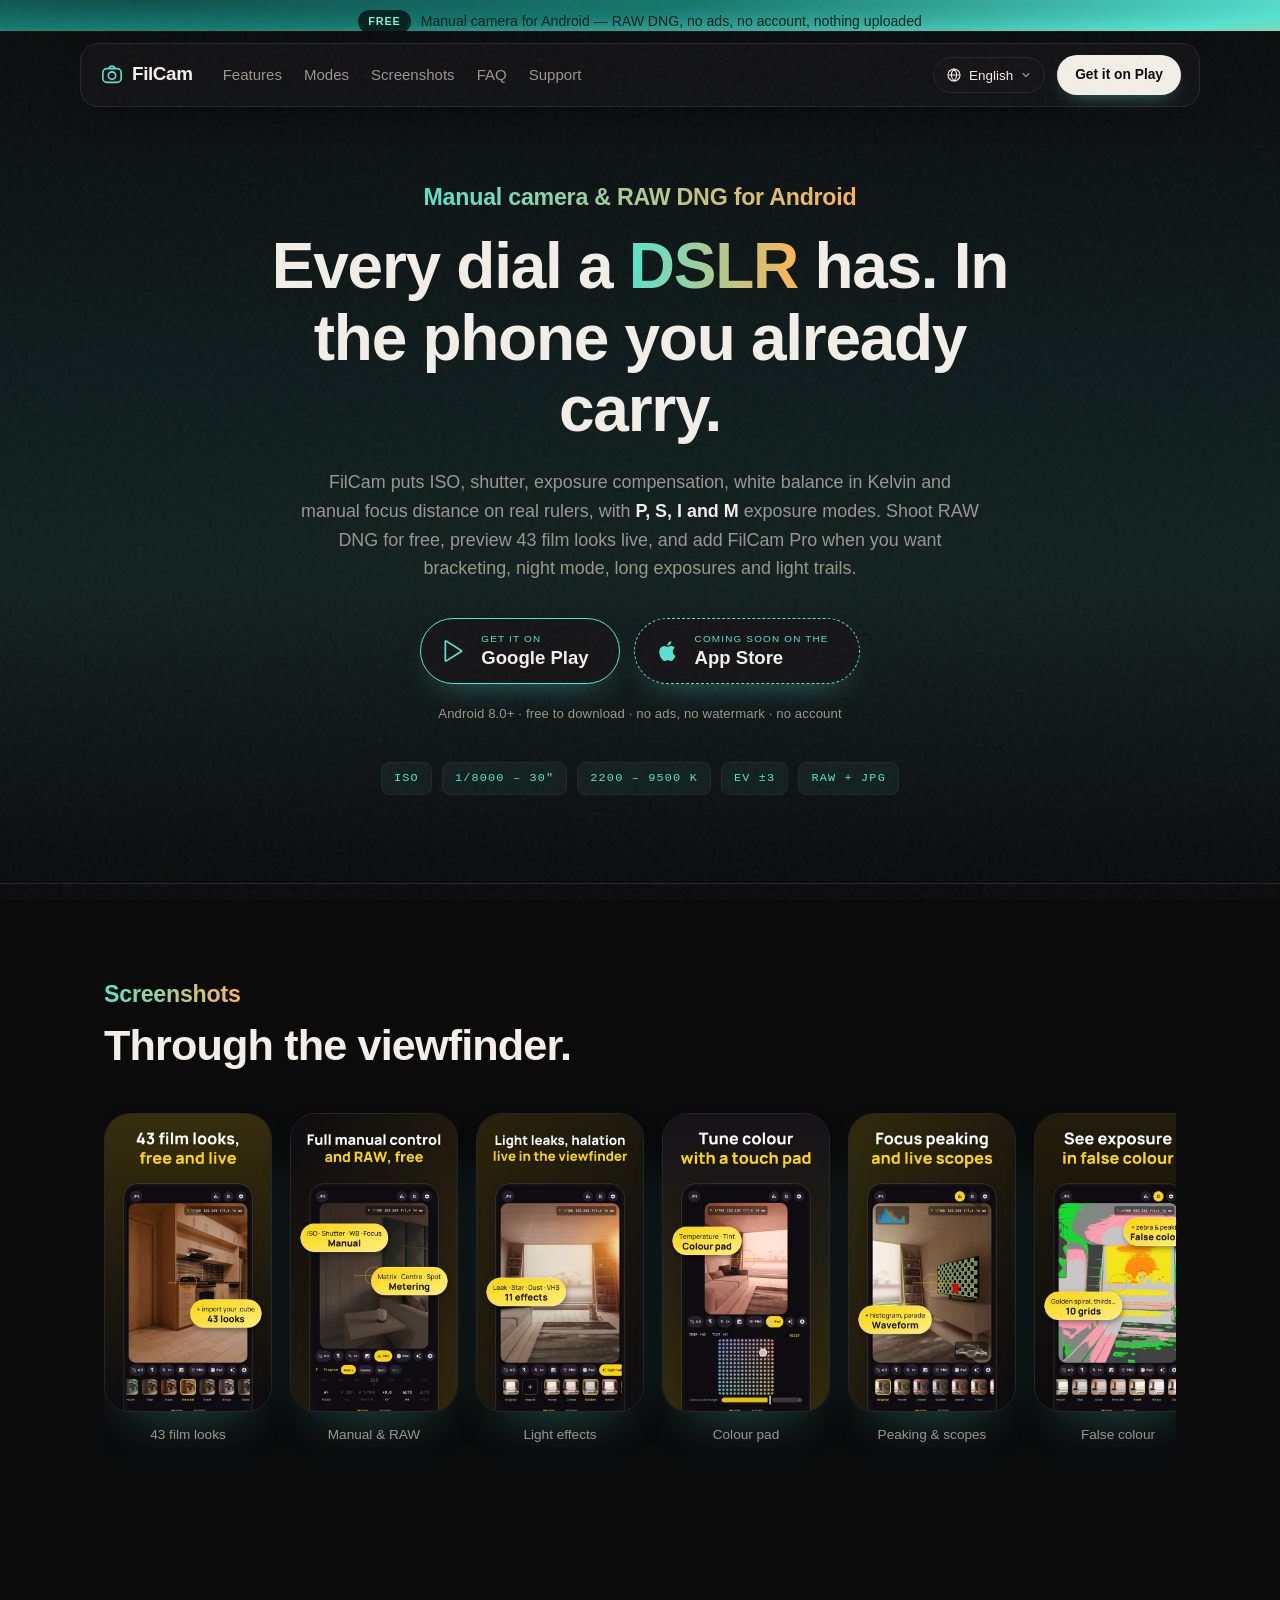
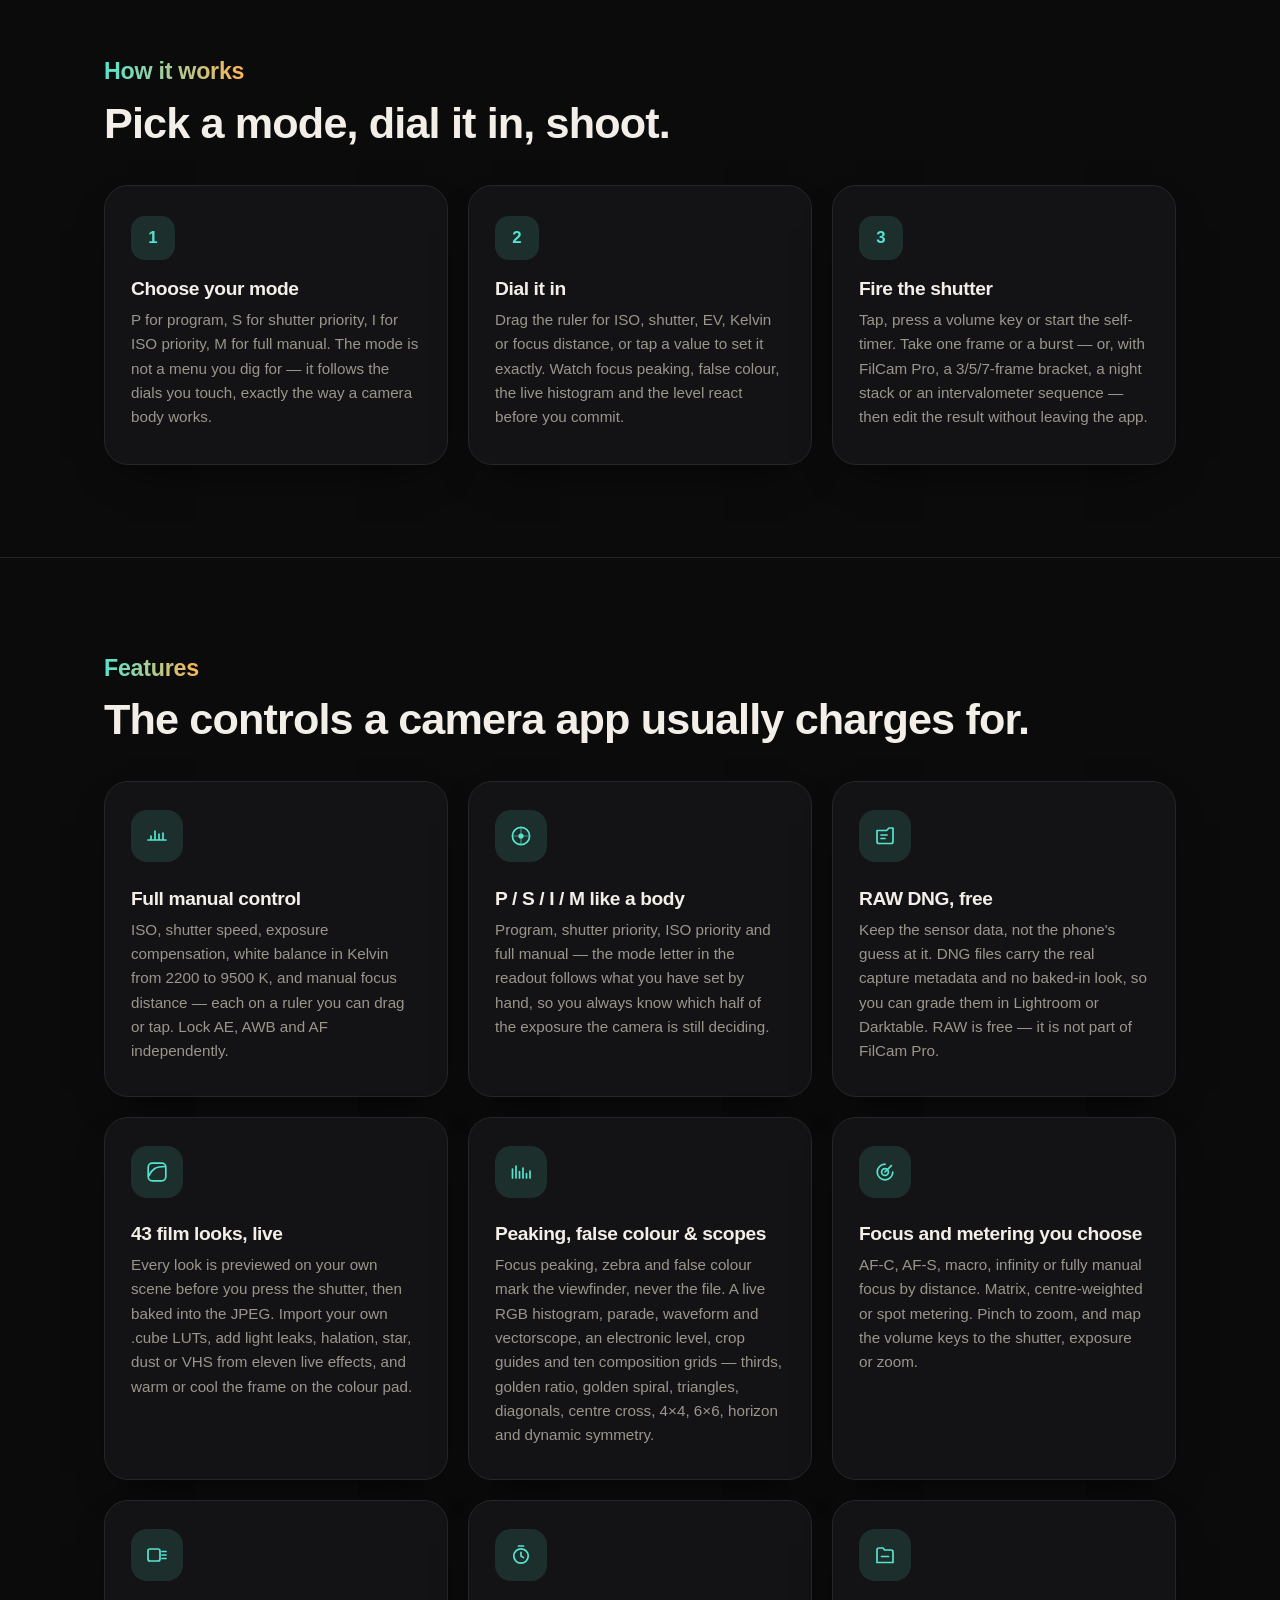
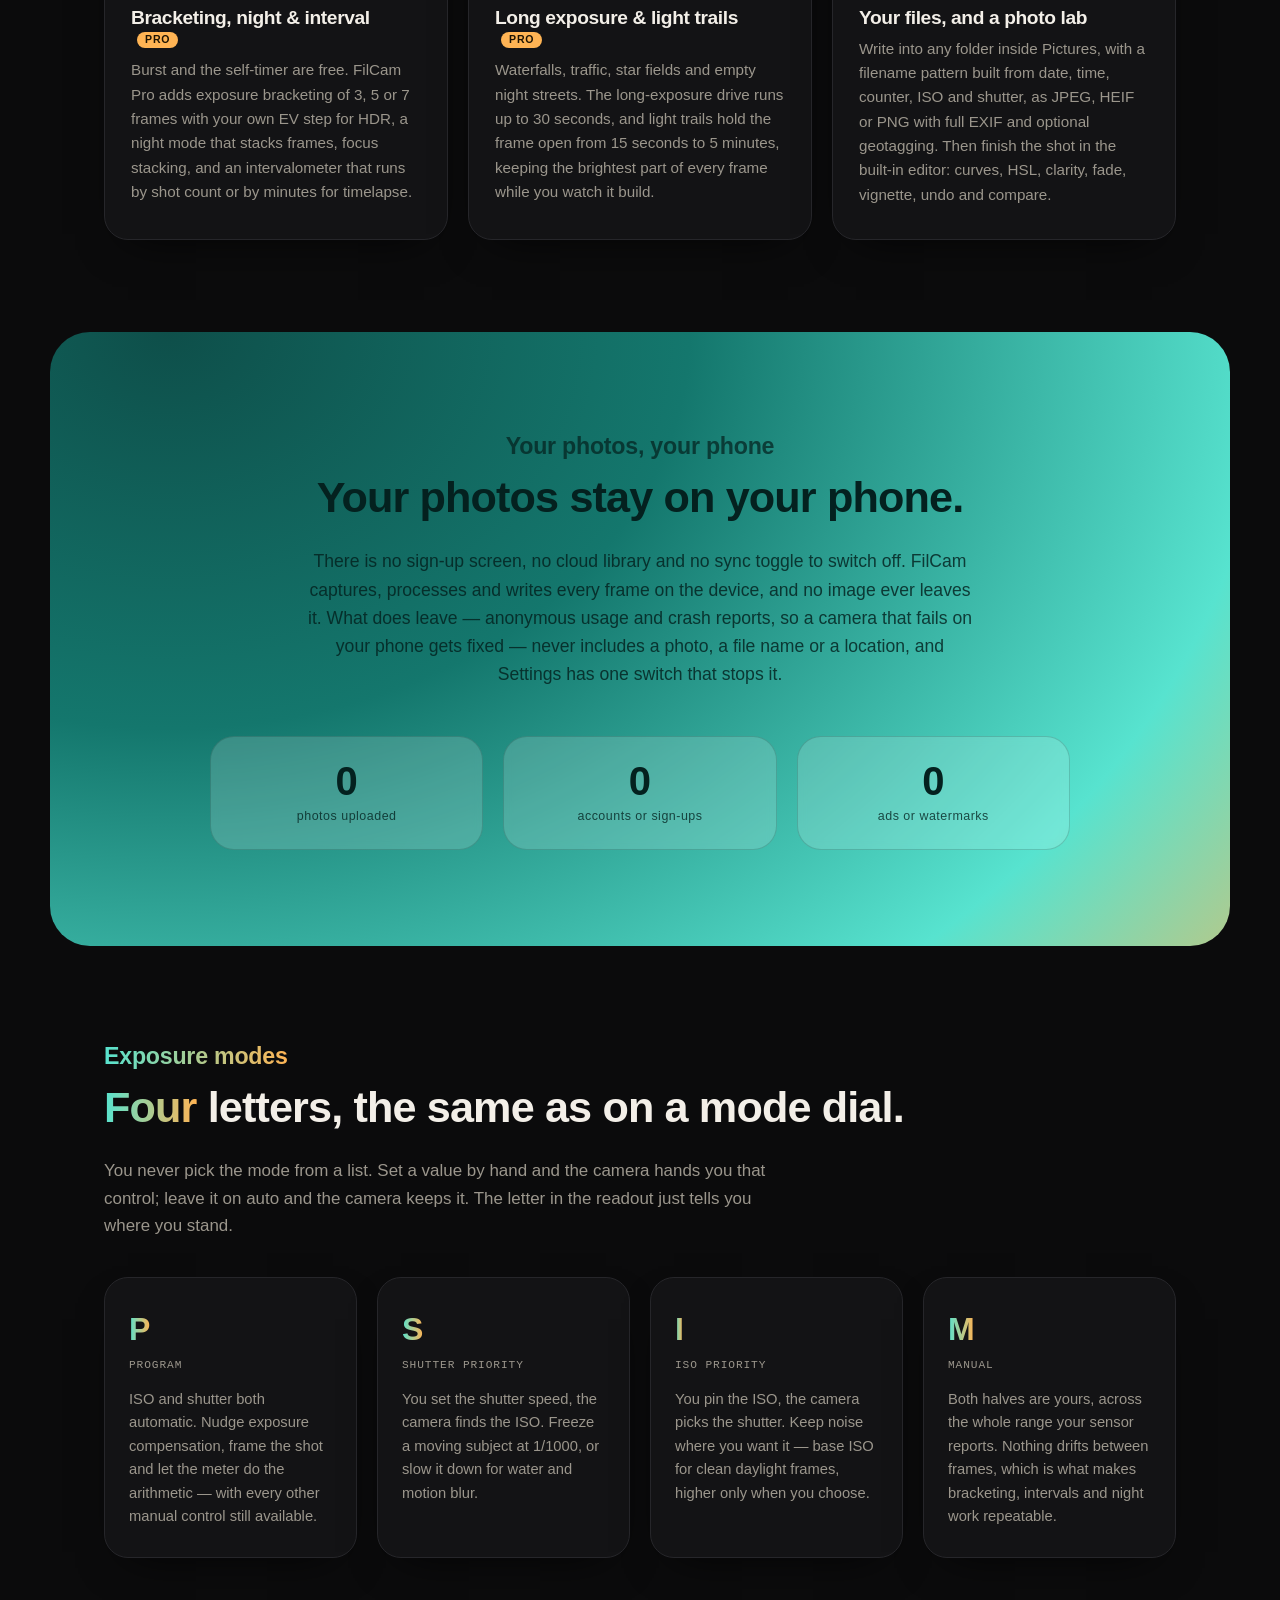
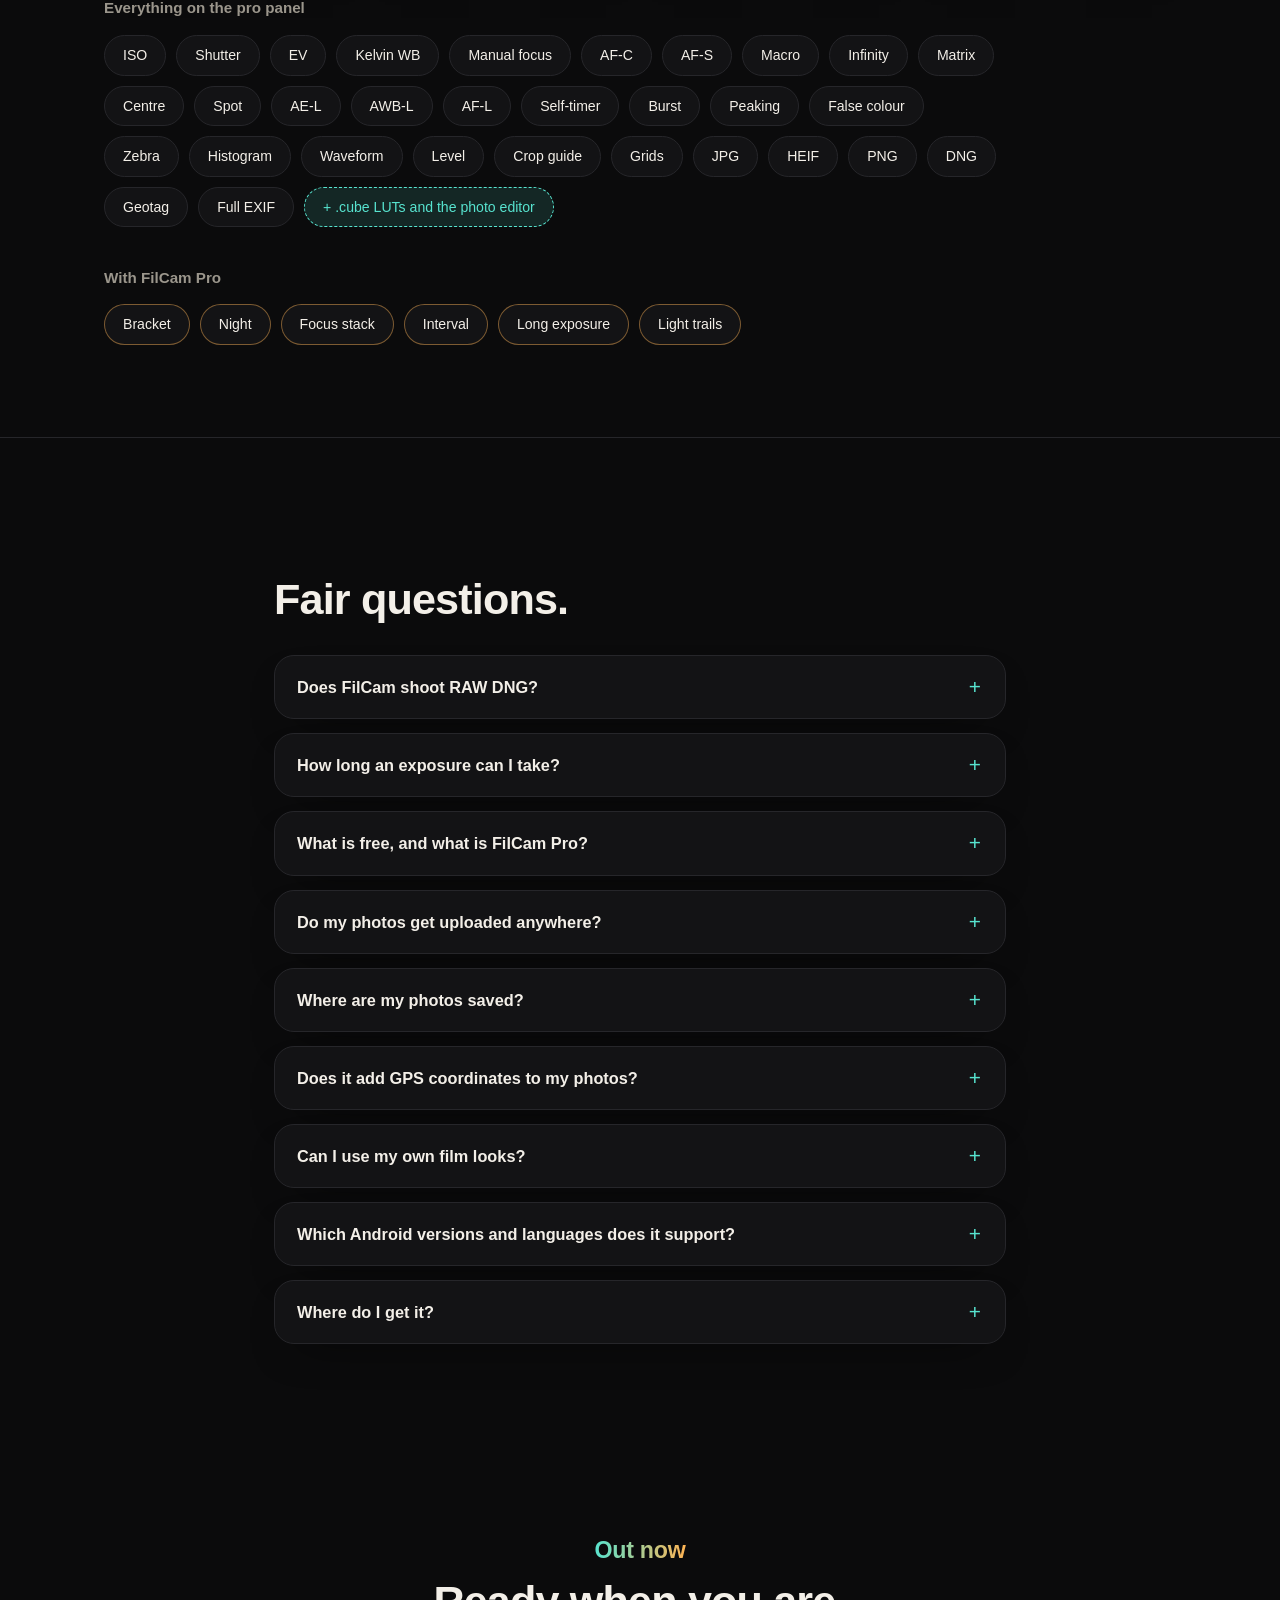
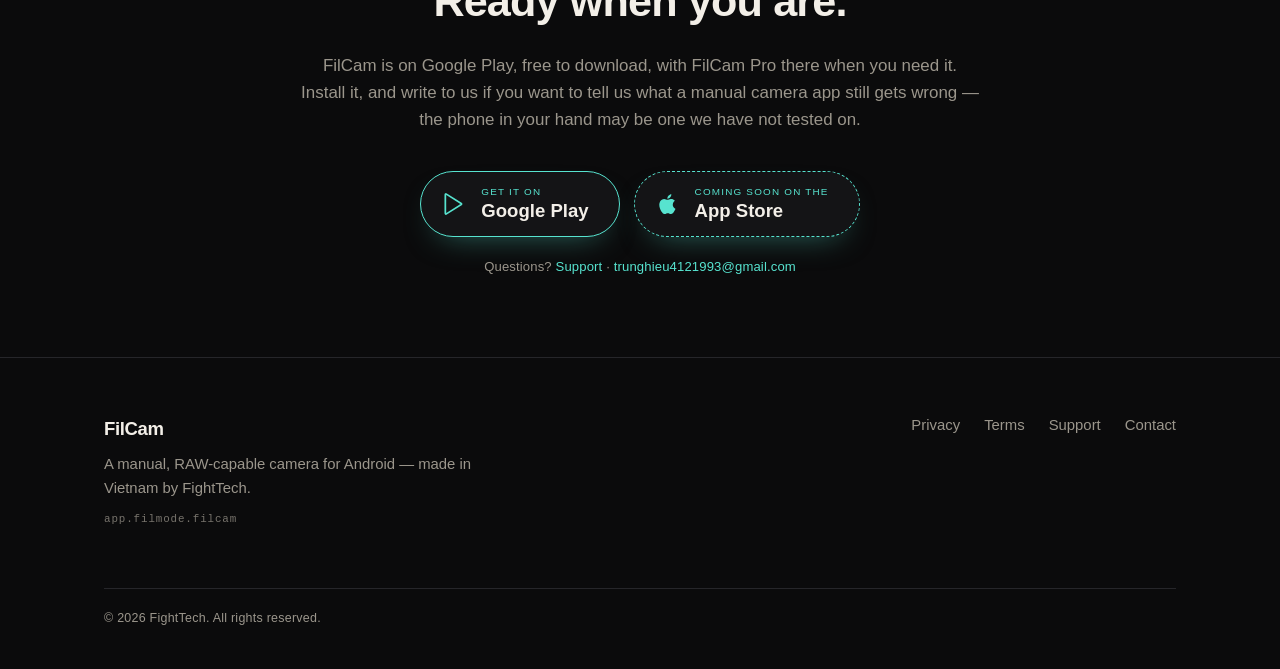
==== commit 36d90c05: "Language picker, current Play screenshots, App Store badge Synced from fighttechvn/filmode-android w" ====
--- a/index.html
+++ b/index.html
@@ -3,26 +3,26 @@
 <head>
 <meta charset="UTF-8">
 <meta name="viewport" content="width=device-width, initial-scale=1.0, viewport-fit=cover">
-<title>FilCam — Manual &amp; RAW DNG Camera App for Android</title>
-<meta name="description" content="A DSLR-style manual camera for Android: ISO, shutter speed up to 30s, Kelvin white balance and manual focus, RAW DNG, exposure bracketing, intervalometer, live histogram and .cube film looks. Free, offline, no account.">
+<title data-i18n="meta.title">FilCam — Manual &amp; RAW DNG Camera App for Android</title>
+<meta name="description" data-i18n-content="meta.description" content="A DSLR-style manual camera for Android: ISO, shutter, Kelvin white balance and manual focus, free RAW DNG, 43 film looks, focus peaking, false colour and a live histogram. No ads, no account. FilCam Pro adds bracketing, night mode, long exposure and light trails.">
 <link rel="canonical" href="https://trunghieuvn.github.io/filmode-camera/">
 <meta name="robots" content="index, follow">
 <meta name="theme-color" content="#0B0B0C">
 <meta property="og:type" content="website">
 <meta property="og:site_name" content="FilCam">
 <meta property="og:title" content="FilCam — Manual &amp; RAW DNG Camera App for Android">
-<meta property="og:description" content="Manual ISO, shutter to 30s, Kelvin white balance, manual focus, RAW DNG, bracketing, intervalometer and live histogram — a DSLR in your pocket. Free and offline.">
+<meta property="og:description" content="Manual ISO, shutter, Kelvin white balance and focus, free RAW DNG, 43 film looks, focus peaking and false colour. FilCam Pro adds bracketing, night, long exposure and light trails.">
 <meta property="og:url" content="https://trunghieuvn.github.io/filmode-camera/">
 <meta property="og:image" content="https://trunghieuvn.github.io/filmode-camera/assets/icon.png">
 <meta property="og:image:width" content="512">
 <meta property="og:image:height" content="512">
 <meta name="twitter:card" content="summary">
 <meta name="twitter:title" content="FilCam — Manual &amp; RAW DNG Camera App for Android">
-<meta name="twitter:description" content="Manual ISO, shutter to 30s, Kelvin white balance, manual focus, RAW DNG, bracketing, intervalometer and live histogram — a DSLR in your pocket. Free and offline.">
+<meta name="twitter:description" content="Manual ISO, shutter, Kelvin white balance and focus, free RAW DNG, 43 film looks, focus peaking and false colour. FilCam Pro adds bracketing, night, long exposure and light trails.">
 <meta name="twitter:image" content="https://trunghieuvn.github.io/filmode-camera/assets/icon.png">
 <link rel="icon" type="image/svg+xml" href="assets/favicon.svg">
 <link rel="apple-touch-icon" href="assets/icon.png">
-<link rel="stylesheet" href="css/style.css?v=20260904">
+<link rel="stylesheet" href="css/style.css?v=20260923">
 <script type="application/ld+json">
 {
   "@context": "https://schema.org",
@@ -30,24 +30,24 @@
   "name": "FilCam: Pro Manual RAW Camera",
   "url": "https://trunghieuvn.github.io/filmode-camera/",
   "image": "https://trunghieuvn.github.io/filmode-camera/assets/icon.png",
-  "description": "A manual camera app for Android with DSLR-style P/S/I/M exposure modes, ISO and shutter control up to 30 seconds, Kelvin white balance, manual focus distance, RAW DNG capture, exposure bracketing, burst, intervalometer, live RGB histogram and .cube film looks.",
+  "description": "A manual camera app for Android with DSLR-style P/S/I/M exposure modes, ISO and shutter control, Kelvin white balance, manual focus distance, free RAW DNG capture, 43 film looks, focus peaking, false colour and a live RGB histogram. FilCam Pro adds exposure bracketing, night mode, focus stacking, an intervalometer, long exposure and light trails.",
   "applicationCategory": "PhotographyApplication",
   "operatingSystem": "Android 8.0+",
-  "softwareVersion": "1.0.0",
+  "inLanguage": ["en", "vi", "ja", "ko", "zh-CN", "ar", "hi", "fr", "id"],
   "offers": { "@type": "Offer", "price": "0", "priceCurrency": "USD" },
   "featureList": [
     "Full manual control: ISO, shutter speed, EV, white balance in Kelvin, manual focus distance",
     "P / S / I / M exposure modes like a DSLR",
-    "RAW DNG capture, free and with no paywall",
-    "Long exposures up to 30 seconds",
-    "Exposure bracketing of 3, 5 or 7 frames",
-    "Burst, intervalometer and timelapse, and a self-timer",
-    "Live RGB histogram, composition grids, crop guides and an electronic level",
-    "DSLR-style viewfinder readout and volume-key shutter",
+    "RAW DNG capture, free",
+    "43 film looks previewed live, plus your own .cube LUTs",
+    "Eleven live light effects and a colour pad",
+    "Focus peaking, false colour, zebra, live RGB histogram, parade, waveform and vectorscope",
+    "Ten composition grids, crop guides and an electronic level",
+    "Burst and a self-timer",
+    "FilCam Pro: exposure bracketing of 3, 5 or 7 frames, night mode, focus stacking, intervalometer, long exposure and light trails",
     "Custom filename patterns, your own output folder, geotagging and full EXIF",
-    "JPEG, HEIF and PNG output",
-    ".cube LUT film looks and a built-in photo editor",
-    "Works offline with no account and no photo uploads"
+    "JPEG, HEIF and PNG output and a built-in photo editor",
+    "No ads, no watermark, no account and no photo uploads"
   ],
   "author": { "@type": "Organization", "name": "FightTech" },
   "publisher": { "@type": "Organization", "name": "FightTech" }
@@ -63,7 +63,7 @@
       "name": "Does FilCam shoot RAW DNG?",
       "acceptedAnswer": {
         "@type": "Answer",
-        "text": "Yes, on phones whose camera hardware reports RAW support — most mid-range and flagship Android phones do, and the option is hidden rather than broken on the ones that do not. DNG is free: no paywall, no separate pro edition. You can save a DNG alongside a JPEG so you keep both the negative and a ready-to-share file, and the DNG is always the untouched sensor data with no film look baked into it."
+        "text": "Yes, on phones whose camera hardware reports RAW support — most mid-range and flagship Android phones do, and the option is hidden rather than broken on the ones that do not. DNG is free and not part of FilCam Pro. You can save a DNG alongside a JPEG so you keep both the negative and a ready-to-share file, and the DNG is always the untouched sensor data with no film look baked into it."
       }
     },
     {
@@ -71,15 +71,15 @@
       "name": "How long an exposure can I take?",
       "acceptedAnswer": {
         "@type": "Answer",
-        "text": "Up to 30 seconds, or whatever shorter maximum your phone's sensor reports — the app reads the real limit from the camera rather than promising a number it cannot deliver. Set the shutter by hand in S or M mode, brace the phone or use a tripod, and trigger it with the self-timer or a volume key so you do not shake the frame."
-      }
-    },
-    {
-      "@type": "Question",
-      "name": "Is it really free? What is the catch?",
-      "acceptedAnswer": {
-        "@type": "Answer",
-        "text": "There is no catch to disclose: every feature, RAW DNG included, is free. No subscription, no one-time unlock, no watermark and no export limit. FilCam is looking for its first users, not its first payment."
+        "text": "In S and M mode the shutter goes as long as your phone's sensor reports, free — the app reads the real limit from the camera rather than promising a number it cannot deliver. For longer, FilCam Pro adds a long-exposure drive of up to 30 seconds and light trails that stay open from 15 seconds to 5 minutes. Brace the phone or use a tripod, and trigger it with the self-timer or a volume key so you do not shake the frame."
+      }
+    },
+    {
+      "@type": "Question",
+      "name": "What is free, and what is FilCam Pro?",
+      "acceptedAnswer": {
+        "@type": "Answer",
+        "text": "Manual controls, RAW DNG, the film looks, the light effects, the viewfinder tools and the photo editor are free, with no ads and no watermark. FilCam Pro adds the advanced drive modes — exposure bracketing, night mode, focus stacking, the intervalometer, long exposure and light trails. It is sold monthly, yearly with a 7-day free trial, or as a one-time lifetime unlock, and Google Play shows the price in your currency before you pay."
       }
     },
     {
@@ -95,7 +95,7 @@
       "name": "Where are my photos saved?",
       "acceptedAnswer": {
         "@type": "Answer",
-        "text": "In a folder inside your device's Pictures directory — Pictures/Filmode by default, and you can change the folder name in Settings. Files are registered with your media library, so Gallery, Google Photos and any other app see them immediately. The filename pattern is yours too, built from {date}, {time}, a counter, {iso} and {shutter}."
+        "text": "In a folder inside your device's Pictures directory — Pictures/FilCam by default, and you can change the folder name in Settings. Files are registered with your media library, so Gallery, Google Photos and any other app see them immediately. The filename pattern is yours too, built from {date}, {time}, a counter, {iso} and {shutter}."
       }
     },
     {
@@ -111,15 +111,15 @@
       "name": "Can I use my own film looks?",
       "acceptedAnswer": {
         "@type": "Answer",
-        "text": "Yes. Import .cube LUT files and they appear in the strip under the viewfinder, previewed live on the scene in front of you, so the look is baked in the moment you press the shutter. The built-in editor can also save a grade back out as a .cube file."
-      }
-    },
-    {
-      "@type": "Question",
-      "name": "Which Android versions and phones does it support?",
-      "acceptedAnswer": {
-        "@type": "Answer",
-        "text": "Android 8.0 and newer. Some controls depend on what your camera hardware exposes — the available ISO and shutter range, HEIF encoding and RAW support all come from the device — so the app shows what your phone can actually do instead of a dead menu item."
+        "text": "Yes. Import .cube LUT files and they appear in the strip under the viewfinder next to the 43 built-in looks, previewed live on the scene in front of you, so the look is baked in the moment you press the shutter. The built-in editor can also save a grade back out as a .cube file."
+      }
+    },
+    {
+      "@type": "Question",
+      "name": "Which Android versions and languages does it support?",
+      "acceptedAnswer": {
+        "@type": "Answer",
+        "text": "Android 8.0 and newer. Some controls depend on what your camera hardware exposes — the available ISO and shutter range, HEIF encoding and RAW support all come from the device — so the app shows what your phone can actually do instead of a dead menu item. The app is in nine languages: English, Vietnamese, Japanese, Korean, Chinese, Arabic, Hindi, French and Indonesian, and you can switch in Settings."
       }
     },
     {
@@ -127,7 +127,7 @@
       "name": "Where do I get it?",
       "acceptedAnswer": {
         "@type": "Answer",
-        "text": "On Google Play, free. The listing is play.google.com/store/apps/details?id=app.filmode.filcam — that package name is the one to check, since a camera app name is easy to copy and a package name is not."
+        "text": "On Google Play, free to download. The listing is play.google.com/store/apps/details?id=app.filmode.filcam — that package name is the one to check, since a camera app name is easy to copy and a package name is not."
       }
     }
   ]
@@ -137,8 +137,8 @@
 <body>
 
 <div class="topbar">
-  <span class="topbar-pill">FREE</span>
-  <span>Manual camera for Android — RAW DNG, no account, nothing uploaded</span>
+  <span class="topbar-pill" data-i18n="top.pill">FREE</span>
+  <span data-i18n="top.text">Manual camera for Android — RAW DNG, no ads, no account, nothing uploaded</span>
 </div>
 
 <header class="site-header">
@@ -148,14 +148,22 @@
       FilCam
     </a>
     <nav class="site-nav" aria-label="Main">
-      <a href="#features">Features</a>
-      <a href="#modes">Modes</a>
-      <a href="#screenshots">Screenshots</a>
-      <a href="#faq">FAQ</a>
-      <a href="support.html">Support</a>
+      <a href="#features" data-i18n="nav.features">Features</a>
+      <a href="#modes" data-i18n="nav.modes">Modes</a>
+      <a href="#screenshots" data-i18n="nav.screenshots">Screenshots</a>
+      <a href="#faq" data-i18n="nav.faq">FAQ</a>
+      <a href="support.html" data-i18n="nav.support">Support</a>
     </nav>
     <div class="header-actions">
-      <a class="btn btn-solid btn-small" href="https://play.google.com/store/apps/details?id=app.filmode.filcam" rel="noopener">Get it on Play</a>
+      <div class="lang-dropdown">
+        <button type="button" class="lang-btn" id="lang-btn" aria-haspopup="true" aria-expanded="false" aria-label="Language" data-i18n-aria="nav.language">
+          <svg viewBox="0 0 24 24" width="16" height="16" aria-hidden="true"><circle cx="12" cy="12" r="9" fill="none" stroke="currentColor" stroke-width="1.7"/><path d="M3.5 12h17M12 3.2c-2.6 2.4-4 5.4-4 8.8s1.4 6.4 4 8.8c2.6-2.4 4-5.4 4-8.8s-1.4-6.4-4-8.8Z" fill="none" stroke="currentColor" stroke-width="1.7"/></svg>
+          <span class="lang-btn-label">English</span>
+          <svg class="chev" viewBox="0 0 24 24" width="12" height="12" aria-hidden="true"><path d="m6 9 6 6 6-6" fill="none" stroke="currentColor" stroke-width="2.2" stroke-linecap="round" stroke-linejoin="round"/></svg>
+        </button>
+        <div class="lang-menu" role="menu" aria-labelledby="lang-btn" hidden></div>
+      </div>
+      <a class="btn btn-solid btn-small" href="https://play.google.com/store/apps/details?id=app.filmode.filcam" rel="noopener" data-i18n="nav.get">Get it on Play</a>
     </div>
   </div>
 </header>
@@ -166,21 +174,25 @@
   <section class="hero">
     <div class="container hero-grid">
       <div class="hero-copy">
-        <p class="kicker">Manual camera &amp; RAW DNG for Android</p>
-        <h1>Every dial a <em class="accent">DSLR</em> has. In the phone you already carry.</h1>
-        <p class="lede">FilCam puts ISO, shutter, exposure compensation, white balance in Kelvin and manual focus distance on real rulers — with <strong>P, S, I and M</strong> exposure modes, exposure bracketing, an intervalometer and long exposures up to 30 seconds. Shoot RAW DNG for free, or bake a film look in with a .cube LUT.</p>
+        <p class="kicker" data-i18n="hero.kicker">Manual camera &amp; RAW DNG for Android</p>
+        <h1 data-i18n-html="hero.title">Every dial a <em class="accent">DSLR</em> has. In the phone you already carry.</h1>
+        <p class="lede" data-i18n-html="hero.lede">FilCam puts ISO, shutter, exposure compensation, white balance in Kelvin and manual focus distance on real rulers, with <strong>P, S, I and M</strong> exposure modes. Shoot RAW DNG for free, preview 43 film looks live, and add FilCam Pro when you want bracketing, night mode, long exposures and light trails.</p>
         <div class="store-badges">
           <a class="badge badge-lg" href="https://play.google.com/store/apps/details?id=app.filmode.filcam" rel="noopener">
             <svg viewBox="0 0 24 24" width="26" height="26" aria-hidden="true"><path d="M4 3.4v17.2c0 .5.55.8.97.53l13.7-8.6a.62.62 0 0 0 0-1.06L4.97 2.87A.62.62 0 0 0 4 3.4Z" fill="none" stroke="currentColor" stroke-width="1.6" stroke-linejoin="round"/></svg>
-            <span class="badge-text"><small>Get it on</small><strong>Google Play</strong></span>
+            <span class="badge-text"><small data-i18n="badge.small">Get it on</small><strong>Google Play</strong></span>
           </a>
-        </div>
-        <p class="badge-note">Android 8.0+ · free, with no in-app purchase · works offline · no account</p>
+          <a class="badge badge-lg badge-soon" href="https://filcam.web.app/ios/">
+            <svg viewBox="0 0 24 24" width="26" height="26" aria-hidden="true"><path d="M16.4 12.6c0-2.3 1.9-3.4 2-3.5-1.1-1.6-2.8-1.8-3.4-1.8-1.4-.2-2.8.8-3.5.8-.7 0-1.8-.8-3-.8-1.5 0-3 .9-3.8 2.3-1.6 2.8-.4 7 1.2 9.3.8 1.1 1.7 2.4 2.9 2.3 1.2 0 1.6-.7 3-.7s1.8.7 3 .7c1.3 0 2.1-1.1 2.8-2.3.9-1.3 1.3-2.6 1.3-2.6s-2.5-1-2.5-3.7ZM14.1 5.8c.6-.8 1.1-1.8 1-2.8-.9 0-2 .6-2.7 1.4-.6.7-1.1 1.7-1 2.7 1 .1 2-.5 2.7-1.3Z" fill="currentColor"/></svg>
+            <span class="badge-text"><small data-i18n="badge.ios.small">Coming soon on the</small><strong>App Store</strong></span>
+          </a>
+        </div>
+        <p class="badge-note" data-i18n="hero.note">Android 8.0+ · free to download · no ads, no watermark · no account</p>
         <div class="readout" aria-label="Typical viewfinder readout">
           <span>ISO</span>
-          <span>Shutter to 30&quot;</span>
+          <span>1/8000 – 30&quot;</span>
           <span>2200 – 9500 K</span>
-          <span>EV ±</span>
+          <span>EV ±3</span>
           <span>RAW + JPG</span>
         </div>
       </div>
@@ -190,16 +202,17 @@
   <!-- ============ SCREENSHOTS ============ -->
   <section class="section section-bordered" id="screenshots">
     <div class="container">
-      <p class="kicker reveal">Screenshots</p>
-      <h2 class="reveal">Through the viewfinder.</h2>
+      <p class="kicker reveal" data-i18n="shots.kicker">Screenshots</p>
+      <h2 class="reveal" data-i18n="shots.title">Through the viewfinder.</h2>
       <div class="shots reveal">
-        <figure><img src="screenshots/01-camera.png" loading="lazy" width="480" height="1066" alt="FilCam viewfinder with the live film look strip along the bottom"><figcaption>Viewfinder</figcaption></figure>
-        <figure><img src="screenshots/02-pro.png" loading="lazy" width="480" height="1066" alt="Pro panel showing manual ISO, shutter, exposure compensation, white balance and focus rulers"><figcaption>Pro panel</figcaption></figure>
-        <figure><img src="screenshots/03-pad.png" loading="lazy" width="480" height="1066" alt="Colour pad used to warm or cool the live viewfinder on top of the selected look"><figcaption>Colour pad</figcaption></figure>
-        <figure><img src="screenshots/04-result.png" loading="lazy" width="480" height="1066" alt="A finished photo shown right after capture, ready to edit or share"><figcaption>The shot</figcaption></figure>
-        <figure><img src="screenshots/05-editor.png" loading="lazy" width="480" height="1066" alt="Built-in photo editor with exposure, contrast, clarity and tone tools"><figcaption>Photo editor</figcaption></figure>
-        <figure><img src="screenshots/06-curves.png" loading="lazy" width="480" height="1066" alt="Tone curve editor with a five point curve over the photo"><figcaption>Curves</figcaption></figure>
-        <figure><img src="screenshots/07-presets.png" loading="lazy" width="480" height="1066" alt="Preset and LUT browser showing film looks previewed on the current photo"><figcaption>Looks &amp; presets</figcaption></figure>
+        <figure><img data-shot="01" src="screenshots/en/01.jpg" loading="lazy" width="540" height="960" data-i18n-alt="shots.1.alt" alt="Viewfinder with the film look strip: 43 looks, free and live, plus your own .cube files"><figcaption data-i18n="shots.1.cap">43 film looks</figcaption></figure>
+        <figure><img data-shot="02" src="screenshots/en/02.jpg" loading="lazy" width="540" height="960" data-i18n-alt="shots.2.alt" alt="Pro panel with manual ISO, shutter, white balance and focus, and matrix, centre and spot metering"><figcaption data-i18n="shots.2.cap">Manual &amp; RAW</figcaption></figure>
+        <figure><img data-shot="03" src="screenshots/en/03.jpg" loading="lazy" width="540" height="960" data-i18n-alt="shots.3.alt" alt="Light leak, star, dust and VHS effects rendered live in the viewfinder"><figcaption data-i18n="shots.3.cap">Light effects</figcaption></figure>
+        <figure><img data-shot="04" src="screenshots/en/04.jpg" loading="lazy" width="540" height="960" data-i18n-alt="shots.4.alt" alt="Temperature and tint colour pad tuning the live viewfinder"><figcaption data-i18n="shots.4.cap">Colour pad</figcaption></figure>
+        <figure><img data-shot="05" src="screenshots/en/05.jpg" loading="lazy" width="540" height="960" data-i18n-alt="shots.5.alt" alt="Focus peaking with a live histogram, RGB parade and waveform"><figcaption data-i18n="shots.5.cap">Peaking &amp; scopes</figcaption></figure>
+        <figure><img data-shot="06" src="screenshots/en/06.jpg" loading="lazy" width="540" height="960" data-i18n-alt="shots.6.alt" alt="False-colour exposure view with zebra and peaking, and a golden spiral grid"><figcaption data-i18n="shots.6.cap">False colour</figcaption></figure>
+        <figure><img data-shot="07" src="screenshots/en/07.jpg" loading="lazy" width="540" height="960" data-i18n-alt="shots.7.alt" alt="FilCam Pro drive modes: 3, 5 or 7 frame bracketing, night, long exposure and light trails"><figcaption data-i18n="shots.7.cap">HDR bracketing · Pro</figcaption></figure>
+        <figure><img data-shot="08" src="screenshots/en/08.jpg" loading="lazy" width="540" height="960" data-i18n-alt="shots.8.alt" alt="What is free in FilCam and what FilCam Pro adds"><figcaption data-i18n="shots.8.cap">Free, and Pro</figcaption></figure>
       </div>
     </div>
   </section>
@@ -207,23 +220,23 @@
   <!-- ============ HOW IT WORKS ============ -->
   <section class="section" id="how">
     <div class="container">
-      <p class="kicker reveal">How it works</p>
-      <h2 class="reveal">Pick a mode, dial it in, shoot.</h2>
+      <p class="kicker reveal" data-i18n="how.kicker">How it works</p>
+      <h2 class="reveal" data-i18n="how.title">Pick a mode, dial it in, shoot.</h2>
       <div class="steps">
         <div class="step reveal">
           <span class="step-num">1</span>
-          <h3>Choose your mode</h3>
-          <p>P for program, S for shutter priority, I for ISO priority, M for full manual. The mode is not a menu you dig for — it follows the dials you touch, exactly the way a camera body works.</p>
+          <h3 data-i18n="how.1.t">Choose your mode</h3>
+          <p data-i18n="how.1.d">P for program, S for shutter priority, I for ISO priority, M for full manual. The mode is not a menu you dig for — it follows the dials you touch, exactly the way a camera body works.</p>
         </div>
         <div class="step reveal">
           <span class="step-num">2</span>
-          <h3>Dial it in</h3>
-          <p>Drag the ruler for ISO, shutter, EV, Kelvin or focus distance, or tap a value to set it exactly. Watch the live RGB histogram, the electronic level and the DSLR-style readout react before you commit.</p>
+          <h3 data-i18n="how.2.t">Dial it in</h3>
+          <p data-i18n="how.2.d">Drag the ruler for ISO, shutter, EV, Kelvin or focus distance, or tap a value to set it exactly. Watch focus peaking, false colour, the live histogram and the level react before you commit.</p>
         </div>
         <div class="step reveal">
           <span class="step-num">3</span>
-          <h3>Fire the shutter</h3>
-          <p>Tap, press a volume key or start the self-timer. Take one frame, a burst, a 3/5/7-frame bracket or a whole intervalometer sequence — then edit the result without leaving the app.</p>
+          <h3 data-i18n="how.3.t">Fire the shutter</h3>
+          <p data-i18n="how.3.d">Tap, press a volume key or start the self-timer. Take one frame or a burst — or, with FilCam Pro, a 3/5/7-frame bracket, a night stack or an intervalometer sequence — then edit the result without leaving the app.</p>
         </div>
       </div>
     </div>
@@ -232,62 +245,62 @@
   <!-- ============ FEATURES ============ -->
   <section class="section section-bordered" id="features">
     <div class="container">
-      <p class="kicker reveal">Features</p>
-      <h2 class="reveal">The controls a camera app usually charges for.</h2>
+      <p class="kicker reveal" data-i18n="feat.kicker">Features</p>
+      <h2 class="reveal" data-i18n="feat.title">The controls a camera app usually charges for.</h2>
       <div class="feature-grid">
 
         <div class="feature reveal">
           <svg class="feat-icon" viewBox="0 0 24 24" width="24" height="24" aria-hidden="true"><path d="M3 16h18M6 16v-4m4 4V7m4 9v-6m4 6V9" fill="none" stroke="currentColor" stroke-width="1.7" stroke-linecap="round"/></svg>
-          <h3>Full manual control</h3>
-          <p>ISO, shutter speed, exposure compensation, white balance in Kelvin from 2200 to 9500 K, and manual focus distance — each on a ruler you can drag or tap. Lock AE, AWB and AF independently.</p>
+          <h3 data-i18n="feat.manual.t">Full manual control</h3>
+          <p data-i18n="feat.manual.d">ISO, shutter speed, exposure compensation, white balance in Kelvin from 2200 to 9500 K, and manual focus distance — each on a ruler you can drag or tap. Lock AE, AWB and AF independently.</p>
         </div>
 
         <div class="feature reveal">
           <svg class="feat-icon" viewBox="0 0 24 24" width="24" height="24" aria-hidden="true"><circle cx="12" cy="12" r="8.6" fill="none" stroke="currentColor" stroke-width="1.7"/><path d="M12 3.4v17.2M3.4 12h17.2" fill="none" stroke="currentColor" stroke-width="1.2" opacity=".55"/><circle cx="12" cy="12" r="2.6" fill="currentColor"/></svg>
-          <h3>P / S / I / M like a body</h3>
-          <p>Program, shutter priority, ISO priority and full manual — the mode letter in the readout follows what you have set by hand, so you always know which half of the exposure the camera is still deciding.</p>
+          <h3 data-i18n="feat.psim.t">P / S / I / M like a body</h3>
+          <p data-i18n="feat.psim.d">Program, shutter priority, ISO priority and full manual — the mode letter in the readout follows what you have set by hand, so you always know which half of the exposure the camera is still deciding.</p>
         </div>
 
         <div class="feature reveal">
           <svg class="feat-icon" viewBox="0 0 24 24" width="24" height="24" aria-hidden="true"><path d="M4 6.5h9.5L16 4h4v13.5a2 2 0 0 1-2 2H6a2 2 0 0 1-2-2Z" fill="none" stroke="currentColor" stroke-width="1.7" stroke-linejoin="round"/><path d="M8 11h6M8 14.5h4" stroke="currentColor" stroke-width="1.7" stroke-linecap="round"/></svg>
-          <h3>RAW DNG, free</h3>
-          <p>Keep the sensor data, not the phone's guess at it. DNG files carry the real capture metadata and no baked-in look, so you can grade them in Lightroom or Darktable — with no paywall and no pro edition to buy.</p>
+          <h3 data-i18n="feat.raw.t">RAW DNG, free</h3>
+          <p data-i18n="feat.raw.d">Keep the sensor data, not the phone's guess at it. DNG files carry the real capture metadata and no baked-in look, so you can grade them in Lightroom or Darktable. RAW is free — it is not part of FilCam Pro.</p>
+        </div>
+
+        <div class="feature reveal">
+          <svg class="feat-icon" viewBox="0 0 24 24" width="24" height="24" aria-hidden="true"><path d="M4 15.5c3.5-6.5 6.5-9 16-9" fill="none" stroke="currentColor" stroke-width="1.7" stroke-linecap="round"/><rect x="3.2" y="3.2" width="17.6" height="17.6" rx="4" fill="none" stroke="currentColor" stroke-width="1.7"/></svg>
+          <h3 data-i18n="feat.looks.t">43 film looks, live</h3>
+          <p data-i18n="feat.looks.d">Every look is previewed on your own scene before you press the shutter, then baked into the JPEG. Import your own .cube LUTs, add light leaks, halation, star, dust or VHS from eleven live effects, and warm or cool the frame on the colour pad.</p>
+        </div>
+
+        <div class="feature reveal">
+          <svg class="feat-icon" viewBox="0 0 24 24" width="24" height="24" aria-hidden="true"><path d="M3.5 18V9m3.5 9V6m3.5 12v-6.5M14 18V8m3.5 10v-4.5M21 18V11" stroke="currentColor" stroke-width="1.7" stroke-linecap="round"/></svg>
+          <h3 data-i18n="feat.scopes.t">Peaking, false colour &amp; scopes</h3>
+          <p data-i18n="feat.scopes.d">Focus peaking, zebra and false colour mark the viewfinder, never the file. A live RGB histogram, parade, waveform and vectorscope, an electronic level, crop guides and ten composition grids — thirds, golden ratio, golden spiral, triangles, diagonals, centre cross, 4×4, 6×6, horizon and dynamic symmetry.</p>
+        </div>
+
+        <div class="feature reveal">
+          <svg class="feat-icon" viewBox="0 0 24 24" width="24" height="24" aria-hidden="true"><path d="M12 4.2a7.8 7.8 0 1 0 7.8 7.8" fill="none" stroke="currentColor" stroke-width="1.7" stroke-linecap="round"/><circle cx="12" cy="12" r="3.4" fill="none" stroke="currentColor" stroke-width="1.7"/><path d="M18.4 5.6 12 12" stroke="currentColor" stroke-width="1.7" stroke-linecap="round"/></svg>
+          <h3 data-i18n="feat.focus.t">Focus and metering you choose</h3>
+          <p data-i18n="feat.focus.d">AF-C, AF-S, macro, infinity or fully manual focus by distance. Matrix, centre-weighted or spot metering. Pinch to zoom, and map the volume keys to the shutter, exposure or zoom.</p>
+        </div>
+
+        <div class="feature reveal">
+          <svg class="feat-icon" viewBox="0 0 24 24" width="24" height="24" aria-hidden="true"><rect x="3" y="6" width="12" height="12" rx="2" fill="none" stroke="currentColor" stroke-width="1.7"/><path d="M17 8.5h4M17 12h4M17 15.5h4" stroke="currentColor" stroke-width="1.7" stroke-linecap="round"/></svg>
+          <h3 data-i18n-html="feat.drive.t">Bracketing, night &amp; interval <span class="pro-tag">PRO</span></h3>
+          <p data-i18n="feat.drive.d">Burst and the self-timer are free. FilCam Pro adds exposure bracketing of 3, 5 or 7 frames with your own EV step for HDR, a night mode that stacks frames, focus stacking, and an intervalometer that runs by shot count or by minutes for timelapse.</p>
         </div>
 
         <div class="feature reveal">
           <svg class="feat-icon" viewBox="0 0 24 24" width="24" height="24" aria-hidden="true"><circle cx="12" cy="13" r="7.2" fill="none" stroke="currentColor" stroke-width="1.7"/><path d="M12 9.4V13l2.5 1.6" fill="none" stroke="currentColor" stroke-width="1.7" stroke-linecap="round"/><path d="M9.5 3h5" stroke="currentColor" stroke-width="1.7" stroke-linecap="round"/></svg>
-          <h3>Long exposure to 30 seconds</h3>
-          <p>Light trails, waterfalls, star fields and empty night streets. Set the shutter as long as your sensor allows — up to a full 30 seconds — and the EXIF records exactly what was used.</p>
-        </div>
-
-        <div class="feature reveal">
-          <svg class="feat-icon" viewBox="0 0 24 24" width="24" height="24" aria-hidden="true"><rect x="3" y="6" width="12" height="12" rx="2" fill="none" stroke="currentColor" stroke-width="1.7"/><path d="M17 8.5h4M17 12h4M17 15.5h4" stroke="currentColor" stroke-width="1.7" stroke-linecap="round"/></svg>
-          <h3>Bracket, burst, interval</h3>
-          <p>Exposure bracketing of 3, 5 or 7 frames with your own EV step and shift for HDR work. Burst for anything that moves. An intervalometer that runs by shot count or by minutes, for timelapse — and it can bracket each interval too.</p>
-        </div>
-
-        <div class="feature reveal">
-          <svg class="feat-icon" viewBox="0 0 24 24" width="24" height="24" aria-hidden="true"><path d="M3.5 18V9m3.5 9V6m3.5 12v-6.5M14 18V8m3.5 10v-4.5M21 18V11" stroke="currentColor" stroke-width="1.7" stroke-linecap="round"/></svg>
-          <h3>Live histogram &amp; guides</h3>
-          <p>A live RGB histogram, an electronic level, crop guides and eleven composition grids — thirds, golden ratio, golden spiral, triangles, diagonals, 4×4, 6×6, horizon and dynamic symmetry — plus a readout that reads like a camera's top plate.</p>
-        </div>
-
-        <div class="feature reveal">
-          <svg class="feat-icon" viewBox="0 0 24 24" width="24" height="24" aria-hidden="true"><path d="M12 4.2a7.8 7.8 0 1 0 7.8 7.8" fill="none" stroke="currentColor" stroke-width="1.7" stroke-linecap="round"/><circle cx="12" cy="12" r="3.4" fill="none" stroke="currentColor" stroke-width="1.7"/><path d="M18.4 5.6 12 12" stroke="currentColor" stroke-width="1.7" stroke-linecap="round"/></svg>
-          <h3>Focus and metering you choose</h3>
-          <p>AF-C, AF-S, macro, infinity or fully manual focus by distance. Matrix, centre-weighted or spot metering. Pinch to zoom, and map the volume keys to the shutter, exposure or zoom.</p>
+          <h3 data-i18n-html="feat.long.t">Long exposure &amp; light trails <span class="pro-tag">PRO</span></h3>
+          <p data-i18n="feat.long.d">Waterfalls, traffic, star fields and empty night streets. The long-exposure drive runs up to 30 seconds, and light trails hold the frame open from 15 seconds to 5 minutes, keeping the brightest part of every frame while you watch it build.</p>
         </div>
 
         <div class="feature reveal">
           <svg class="feat-icon" viewBox="0 0 24 24" width="24" height="24" aria-hidden="true"><path d="M4 19.5V7a2 2 0 0 1 2-2h4l1.6 2H18a2 2 0 0 1 2 2v10.5Z" fill="none" stroke="currentColor" stroke-width="1.7" stroke-linejoin="round"/><path d="M8.5 13.5h7" stroke="currentColor" stroke-width="1.7" stroke-linecap="round"/></svg>
-          <h3>Your files, your names</h3>
-          <p>Write into any folder inside Pictures, with a filename pattern built from date, time, counter, ISO and shutter. Save JPEG, HEIF or PNG at the quality you pick, with full EXIF and optional geotagging.</p>
-        </div>
-
-        <div class="feature reveal">
-          <svg class="feat-icon" viewBox="0 0 24 24" width="24" height="24" aria-hidden="true"><path d="M4 15.5c3.5-6.5 6.5-9 16-9" fill="none" stroke="currentColor" stroke-width="1.7" stroke-linecap="round"/><rect x="3.2" y="3.2" width="17.6" height="17.6" rx="4" fill="none" stroke="currentColor" stroke-width="1.7"/></svg>
-          <h3>Film looks and a photo lab</h3>
-          <p>Load .cube LUTs and preview each look on your own scene before you press the shutter. Then finish the shot in the built-in editor: curves, 8-band HSL, clarity, fade, vignette, white-balance eyedropper, undo and compare.</p>
+          <h3 data-i18n="feat.files.t">Your files, and a photo lab</h3>
+          <p data-i18n="feat.files.d">Write into any folder inside Pictures, with a filename pattern built from date, time, counter, ISO and shutter, as JPEG, HEIF or PNG with full EXIF and optional geotagging. Then finish the shot in the built-in editor: curves, HSL, clarity, fade, vignette, undo and compare.</p>
         </div>
 
       </div>
@@ -297,13 +310,13 @@
   <!-- ============ PRIVACY BAND ============ -->
   <section class="band">
     <div class="container">
-      <p class="kicker kicker-band reveal">Your photos, your phone</p>
-      <h2 class="reveal">Your photos stay on your phone.</h2>
-      <p class="band-lede reveal">There is no sign-up screen, no cloud library and no sync toggle to switch off. FilCam captures, processes and writes every frame on the device, and no image ever leaves it. What does leave — anonymous usage and crash reports, so a camera that fails on your phone gets fixed — never includes a photo, a file name or a location, and Settings has one switch that stops it.</p>
+      <p class="kicker kicker-band reveal" data-i18n="band.kicker">Your photos, your phone</p>
+      <h2 class="reveal" data-i18n="band.title">Your photos stay on your phone.</h2>
+      <p class="band-lede reveal" data-i18n="band.lede">There is no sign-up screen, no cloud library and no sync toggle to switch off. FilCam captures, processes and writes every frame on the device, and no image ever leaves it. What does leave — anonymous usage and crash reports, so a camera that fails on your phone gets fixed — never includes a photo, a file name or a location, and Settings has one switch that stops it.</p>
       <div class="band-stats reveal">
-        <div class="stat"><strong>0</strong><span>photos uploaded</span></div>
-        <div class="stat"><strong>0</strong><span>accounts or sign-ups</span></div>
-        <div class="stat"><strong>0</strong><span>paywalls, RAW included</span></div>
+        <div class="stat"><strong>0</strong><span data-i18n="band.s1">photos uploaded</span></div>
+        <div class="stat"><strong>0</strong><span data-i18n="band.s2">accounts or sign-ups</span></div>
+        <div class="stat"><strong>0</strong><span data-i18n="band.s3">ads or watermarks</span></div>
       </div>
     </div>
   </section>
@@ -311,43 +324,48 @@
   <!-- ============ MODES ============ -->
   <section class="section" id="modes">
     <div class="container">
-      <p class="kicker reveal">Exposure modes</p>
-      <h2 class="reveal"><span class="accent">Four</span> letters, the same as on a mode dial.</h2>
-      <p class="section-lede reveal">You never pick the mode from a list. Set a value by hand and the camera hands you that control; leave it on auto and the camera keeps it. The letter in the readout just tells you where you stand.</p>
+      <p class="kicker reveal" data-i18n="modes.kicker">Exposure modes</p>
+      <h2 class="reveal" data-i18n-html="modes.title"><span class="accent">Four</span> letters, the same as on a mode dial.</h2>
+      <p class="section-lede reveal" data-i18n="modes.lede">You never pick the mode from a list. Set a value by hand and the camera hands you that control; leave it on auto and the camera keeps it. The letter in the readout just tells you where you stand.</p>
       <div class="fmt-grid">
         <div class="fmt-card reveal">
           <span class="fmt-name">P</span>
-          <div class="fmt-ext">Program</div>
-          <p>ISO and shutter both automatic. Nudge exposure compensation, frame the shot and let the meter do the arithmetic — with every other pro control still available.</p>
+          <div class="fmt-ext" data-i18n="modes.p.t">Program</div>
+          <p data-i18n="modes.p.d">ISO and shutter both automatic. Nudge exposure compensation, frame the shot and let the meter do the arithmetic — with every other manual control still available.</p>
         </div>
         <div class="fmt-card reveal">
           <span class="fmt-name">S</span>
-          <div class="fmt-ext">Shutter priority</div>
-          <p>You set the shutter speed, the camera finds the ISO. Freeze a moving subject at 1/1000, or open up to seconds for water and light trails.</p>
+          <div class="fmt-ext" data-i18n="modes.s.t">Shutter priority</div>
+          <p data-i18n="modes.s.d">You set the shutter speed, the camera finds the ISO. Freeze a moving subject at 1/1000, or slow it down for water and motion blur.</p>
         </div>
         <div class="fmt-card reveal">
           <span class="fmt-name">I</span>
-          <div class="fmt-ext">ISO priority</div>
-          <p>You pin the ISO, the camera picks the shutter. Keep noise where you want it — base ISO for clean daylight frames, higher only when you choose.</p>
+          <div class="fmt-ext" data-i18n="modes.i.t">ISO priority</div>
+          <p data-i18n="modes.i.d">You pin the ISO, the camera picks the shutter. Keep noise where you want it — base ISO for clean daylight frames, higher only when you choose.</p>
         </div>
         <div class="fmt-card reveal">
           <span class="fmt-name">M</span>
-          <div class="fmt-ext">Manual</div>
-          <p>Both halves are yours, from 1/8000 to 30 seconds. Nothing drifts between frames, which is what makes bracketing, intervals and night work repeatable.</p>
-        </div>
-      </div>
-
-      <p class="chips-title reveal">Everything on the pro panel</p>
+          <div class="fmt-ext" data-i18n="modes.m.t">Manual</div>
+          <p data-i18n="modes.m.d">Both halves are yours, across the whole range your sensor reports. Nothing drifts between frames, which is what makes bracketing, intervals and night work repeatable.</p>
+        </div>
+      </div>
+
+      <p class="chips-title reveal" data-i18n="modes.chips">Everything on the pro panel</p>
       <ul class="chips reveal">
-        <li>ISO</li><li>Shutter</li><li>EV</li><li>Kelvin WB</li><li>Manual focus</li>
-        <li>AF-C</li><li>AF-S</li><li>Macro</li><li>Infinity</li>
-        <li>Matrix</li><li>Centre</li><li>Spot</li>
+        <li>ISO</li><li data-i18n="chip.shutter">Shutter</li><li>EV</li><li data-i18n="chip.kelvin">Kelvin WB</li><li data-i18n="chip.mf">Manual focus</li>
+        <li>AF-C</li><li>AF-S</li><li data-i18n="chip.macro">Macro</li><li data-i18n="chip.inf">Infinity</li>
+        <li data-i18n="chip.matrix">Matrix</li><li data-i18n="chip.centre">Centre</li><li data-i18n="chip.spot">Spot</li>
         <li>AE-L</li><li>AWB-L</li><li>AF-L</li>
-        <li>Self-timer</li><li>Burst</li><li>Bracket</li><li>Interval</li>
-        <li>Histogram</li><li>Level</li><li>Crop guide</li><li>Grids</li>
+        <li data-i18n="chip.timer">Self-timer</li><li data-i18n="chip.burst">Burst</li>
+        <li data-i18n="chip.peaking">Peaking</li><li data-i18n="chip.falsecolour">False colour</li><li data-i18n="chip.zebra">Zebra</li>
+        <li data-i18n="chip.histogram">Histogram</li><li data-i18n="chip.waveform">Waveform</li><li data-i18n="chip.level">Level</li><li data-i18n="chip.crop">Crop guide</li><li data-i18n="chip.grids">Grids</li>
         <li>JPG</li><li>HEIF</li><li>PNG</li><li>DNG</li>
-        <li>Geotag</li><li>Full EXIF</li>
-        <li class="chip-more">+ .cube LUTs and the photo editor</li>
+        <li data-i18n="chip.geotag">Geotag</li><li data-i18n="chip.exif">Full EXIF</li>
+        <li class="chip-more" data-i18n="chip.more">+ .cube LUTs and the photo editor</li>
+      </ul>
+      <p class="chips-title reveal" data-i18n="modes.prochips">With FilCam Pro</p>
+      <ul class="chips chips-pro reveal">
+        <li data-i18n="chip.bracket">Bracket</li><li data-i18n="chip.night">Night</li><li data-i18n="chip.stack">Focus stack</li><li data-i18n="chip.interval">Interval</li><li data-i18n="chip.long">Long exposure</li><li data-i18n="chip.trails">Light trails</li>
       </ul>
     </div>
   </section>
@@ -355,44 +373,44 @@
   <!-- ============ FAQ ============ -->
   <section class="section section-bordered" id="faq">
     <div class="container container-narrow">
-      <p class="kicker reveal">FAQ</p>
-      <h2 class="reveal">Fair questions.</h2>
+      <p class="kicker reveal" data-i18n="faq.kicker">FAQ</p>
+      <h2 class="reveal" data-i18n="faq.title">Fair questions.</h2>
       <div class="faq-list reveal">
         <details>
-          <summary>Does FilCam shoot RAW DNG?</summary>
-          <p>Yes, on phones whose camera hardware reports RAW support — most mid-range and flagship Android phones do, and the option is hidden rather than broken on the ones that do not. DNG is free: no paywall, no separate pro edition. You can save a DNG alongside a JPEG so you keep both the negative and a ready-to-share file, and the DNG is always the untouched sensor data with no film look baked into it.</p>
-        </details>
-        <details>
-          <summary>How long an exposure can I take?</summary>
-          <p>Up to 30 seconds, or whatever shorter maximum your phone's sensor reports — the app reads the real limit from the camera rather than promising a number it cannot deliver. Set the shutter by hand in S or M mode, brace the phone or use a tripod, and trigger it with the self-timer or a volume key so you do not shake the frame.</p>
-        </details>
-        <details>
-          <summary>Is it really free? What is the catch?</summary>
-          <p>There is no catch to disclose: every feature, RAW DNG included, is free. No subscription, no one-time unlock, no watermark and no export limit. FilCam is looking for its first users, not its first payment.</p>
-        </details>
-        <details>
-          <summary>Do my photos get uploaded anywhere?</summary>
-          <p>No. Capture, processing, LUTs and editing all run on your phone's own GPU, and no image data ever leaves the device. There is no account and no cloud library. The app does send anonymous usage and crash reports — which controls got used, and a stack trace when something fails — so that a camera that breaks on your phone gets fixed for your phone; never a photo, a file name or a location, and one switch in Settings turns it off. See the <a href="privacy.html">Privacy Policy</a> for the full detail.</p>
-        </details>
-        <details>
-          <summary>Where are my photos saved?</summary>
-          <p>In a folder inside your device's <em>Pictures</em> directory — <em>Pictures/Filmode</em> by default, and you can change the folder name in Settings. Files are registered with your media library, so Gallery, Google Photos and any other app see them immediately. The filename pattern is yours too, built from <code>{date}</code>, <code>{time}</code>, a counter, <code>{iso}</code> and <code>{shutter}</code>.</p>
-        </details>
-        <details>
-          <summary>Does it add GPS coordinates to my photos?</summary>
-          <p>Only if you turn on <em>Save location in photos</em> in Settings, which is off until you do. When it is on, the coordinates are written into the photo's own EXIF on the device — nothing is sent to us or to anyone else. Turn it off and no location permission is ever requested.</p>
-        </details>
-        <details>
-          <summary>Can I use my own film looks?</summary>
-          <p>Yes. Import <code>.cube</code> LUT files and they appear in the strip under the viewfinder, previewed live on the scene in front of you, so the look is baked in the moment you press the shutter. The built-in editor can also save a grade back out as a <code>.cube</code> file.</p>
-        </details>
-        <details>
-          <summary>Which Android versions and phones does it support?</summary>
-          <p>Android 8.0 and newer. Some controls depend on what your camera hardware exposes — the available ISO and shutter range, HEIF encoding and RAW support all come from the device — so the app shows what your phone can actually do instead of a dead menu item.</p>
-        </details>
-        <details>
-          <summary>Where do I get it?</summary>
-          <p>On <a href="https://play.google.com/store/apps/details?id=app.filmode.filcam" rel="noopener">Google Play</a>, free. Check the package name — <code>app.filmode.filcam</code> — rather than the app name: a camera app's name is easy to copy, a package name is not.</p>
+          <summary data-i18n="faq.raw.q">Does FilCam shoot RAW DNG?</summary>
+          <p data-i18n="faq.raw.a">Yes, on phones whose camera hardware reports RAW support — most mid-range and flagship Android phones do, and the option is hidden rather than broken on the ones that do not. DNG is free and not part of FilCam Pro. You can save a DNG alongside a JPEG so you keep both the negative and a ready-to-share file, and the DNG is always the untouched sensor data with no film look baked into it.</p>
+        </details>
+        <details>
+          <summary data-i18n="faq.long.q">How long an exposure can I take?</summary>
+          <p data-i18n="faq.long.a">In S and M mode the shutter goes as long as your phone's sensor reports, free — the app reads the real limit from the camera rather than promising a number it cannot deliver. For longer, FilCam Pro adds a long-exposure drive of up to 30 seconds and light trails that stay open from 15 seconds to 5 minutes. Brace the phone or use a tripod, and trigger it with the self-timer or a volume key so you do not shake the frame.</p>
+        </details>
+        <details>
+          <summary data-i18n="faq.pro.q">What is free, and what is FilCam Pro?</summary>
+          <p data-i18n="faq.pro.a">Manual controls, RAW DNG, the film looks, the light effects, the viewfinder tools and the photo editor are free, with no ads and no watermark. FilCam Pro adds the advanced drive modes — exposure bracketing, night mode, focus stacking, the intervalometer, long exposure and light trails. It is sold monthly, yearly with a 7-day free trial, or as a one-time lifetime unlock, and Google Play shows the price in your currency before you pay.</p>
+        </details>
+        <details>
+          <summary data-i18n="faq.upload.q">Do my photos get uploaded anywhere?</summary>
+          <p data-i18n-html="faq.upload.a">No. Capture, processing, LUTs and editing all run on your phone's own GPU, and no image data ever leaves the device. There is no account and no cloud library. The app does send anonymous usage and crash reports — which controls got used, and a stack trace when something fails — so that a camera that breaks on your phone gets fixed for your phone; never a photo, a file name or a location, and one switch in Settings turns it off. See the <a href="privacy.html">Privacy Policy</a> for the full detail.</p>
+        </details>
+        <details>
+          <summary data-i18n="faq.where.q">Where are my photos saved?</summary>
+          <p data-i18n-html="faq.where.a">In a folder inside your device's <em>Pictures</em> directory — <em>Pictures/FilCam</em> by default, and you can change the folder name in Settings. Files are registered with your media library, so Gallery, Google Photos and any other app see them immediately. The filename pattern is yours too, built from <code>{date}</code>, <code>{time}</code>, a counter, <code>{iso}</code> and <code>{shutter}</code>.</p>
+        </details>
+        <details>
+          <summary data-i18n="faq.gps.q">Does it add GPS coordinates to my photos?</summary>
+          <p data-i18n-html="faq.gps.a">Only if you turn on <em>Save location in photos</em> in Settings, which is off until you do. When it is on, the coordinates are written into the photo's own EXIF on the device — nothing is sent to us or to anyone else. Turn it off and no location permission is ever requested.</p>
+        </details>
+        <details>
+          <summary data-i18n="faq.looks.q">Can I use my own film looks?</summary>
+          <p data-i18n-html="faq.looks.a">Yes. Import <code>.cube</code> LUT files and they appear in the strip under the viewfinder next to the 43 built-in looks, previewed live on the scene in front of you, so the look is baked in the moment you press the shutter. The built-in editor can also save a grade back out as a <code>.cube</code> file.</p>
+        </details>
+        <details>
+          <summary data-i18n="faq.support.q">Which Android versions and languages does it support?</summary>
+          <p data-i18n="faq.support.a">Android 8.0 and newer. Some controls depend on what your camera hardware exposes — the available ISO and shutter range, HEIF encoding and RAW support all come from the device — so the app shows what your phone can actually do instead of a dead menu item. The app is in nine languages: English, Vietnamese, Japanese, Korean, Chinese, Arabic, Hindi, French and Indonesian, and you can switch in Settings.</p>
+        </details>
+        <details>
+          <summary data-i18n="faq.get.q">Where do I get it?</summary>
+          <p data-i18n-html="faq.get.a">On <a href="https://play.google.com/store/apps/details?id=app.filmode.filcam" rel="noopener">Google Play</a>, free to download. Check the package name — <code>app.filmode.filcam</code> — rather than the app name: a camera app's name is easy to copy, a package name is not.</p>
         </details>
       </div>
     </div>
@@ -401,16 +419,20 @@
   <!-- ============ CTA ============ -->
   <section class="cta" id="get">
     <div class="container container-narrow">
-      <p class="kicker reveal">Out now</p>
-      <h2 class="reveal">Ready when you are.</h2>
-      <p class="section-lede reveal" style="margin-left:auto;margin-right:auto">FilCam is on Google Play, free, with every feature included. Install it, and write to us if you want to tell us what a manual camera app still gets wrong — it is the first release, and the phone in your hand is one we have not tested on.</p>
+      <p class="kicker reveal" data-i18n="cta.kicker">Out now</p>
+      <h2 class="reveal" data-i18n="cta.title">Ready when you are.</h2>
+      <p class="section-lede reveal" style="margin-left:auto;margin-right:auto" data-i18n="cta.lede">FilCam is on Google Play, free to download, with FilCam Pro there when you need it. Install it, and write to us if you want to tell us what a manual camera app still gets wrong — the phone in your hand may be one we have not tested on.</p>
       <div class="store-badges">
         <a class="badge badge-lg" href="https://play.google.com/store/apps/details?id=app.filmode.filcam" rel="noopener">
           <svg viewBox="0 0 24 24" width="26" height="26" aria-hidden="true"><path d="M4 3.4v17.2c0 .5.55.8.97.53l13.7-8.6a.62.62 0 0 0 0-1.06L4.97 2.87A.62.62 0 0 0 4 3.4Z" fill="none" stroke="currentColor" stroke-width="1.6" stroke-linejoin="round"/></svg>
-          <span class="badge-text"><small>Get it on</small><strong>Google Play</strong></span>
+          <span class="badge-text"><small data-i18n="badge.small">Get it on</small><strong>Google Play</strong></span>
         </a>
-      </div>
-      <p class="badge-note">Questions? <a href="support.html" style="color:var(--accent);text-decoration:none">Support</a> · <a href="mailto:trunghieu4121993@gmail.com" style="color:var(--accent);text-decoration:none">trunghieu4121993@gmail.com</a></p>
+        <a class="badge badge-lg badge-soon" href="https://filcam.web.app/ios/">
+          <svg viewBox="0 0 24 24" width="26" height="26" aria-hidden="true"><path d="M16.4 12.6c0-2.3 1.9-3.4 2-3.5-1.1-1.6-2.8-1.8-3.4-1.8-1.4-.2-2.8.8-3.5.8-.7 0-1.8-.8-3-.8-1.5 0-3 .9-3.8 2.3-1.6 2.8-.4 7 1.2 9.3.8 1.1 1.7 2.4 2.9 2.3 1.2 0 1.6-.7 3-.7s1.8.7 3 .7c1.3 0 2.1-1.1 2.8-2.3.9-1.3 1.3-2.6 1.3-2.6s-2.5-1-2.5-3.7ZM14.1 5.8c.6-.8 1.1-1.8 1-2.8-.9 0-2 .6-2.7 1.4-.6.7-1.1 1.7-1 2.7 1 .1 2-.5 2.7-1.3Z" fill="currentColor"/></svg>
+          <span class="badge-text"><small data-i18n="badge.ios.small">Coming soon on the</small><strong>App Store</strong></span>
+        </a>
+      </div>
+      <p class="badge-note"><span data-i18n="cta.questions">Questions?</span> <a href="support.html" style="color:var(--accent);text-decoration:none" data-i18n="nav.support">Support</a> · <a href="mailto:trunghieu4121993@gmail.com" style="color:var(--accent);text-decoration:none">trunghieu4121993@gmail.com</a></p>
     </div>
   </section>
 
@@ -420,21 +442,22 @@
   <div class="container footer-inner">
     <div class="footer-brand">
       <span class="wordmark footer-wordmark">FilCam</span>
-      <p>A manual, RAW-capable camera for Android — made in Vietnam by FightTech.</p>
+      <p data-i18n="footer.tag">A manual, RAW-capable camera for Android — made in Vietnam by FightTech.</p>
       <p class="footer-pkg">app.filmode.filcam</p>
     </div>
     <nav class="footer-links" aria-label="Footer">
-      <a href="privacy.html">Privacy</a>
-      <a href="terms.html">Terms</a>
-      <a href="support.html">Support</a>
-      <a href="mailto:trunghieu4121993@gmail.com">Contact</a>
+      <a href="privacy.html" data-i18n="footer.privacy">Privacy</a>
+      <a href="terms.html" data-i18n="footer.terms">Terms</a>
+      <a href="support.html" data-i18n="nav.support">Support</a>
+      <a href="mailto:trunghieu4121993@gmail.com" data-i18n="footer.contact">Contact</a>
     </nav>
   </div>
   <div class="container footer-copy">
-    <p>© 2026 FightTech. All rights reserved.</p>
+    <p data-i18n="footer.copy">© 2026 FightTech. All rights reserved.</p>
   </div>
 </footer>
 
-<script src="js/main.js?v=20260904c"></script>
+<script src="js/i18n.js?v=20260923"></script>
+<script src="js/main.js?v=20260923"></script>
 </body>
 </html>
--- a/css/style.css
+++ b/css/style.css
@@ -1,4 +1,4 @@
-/* Camera Filmode landing — same component set as the Video Compressor landing,
+/* FilCam landing — same component set as the Video Compressor landing,
    restyled dark: film-lab black, bone ink, teal/amber viewfinder gradients.
    Dark only, on purpose — it is a camera app. No external assets, no build step. */
 
@@ -150,7 +150,7 @@
 .site-nav {
   display: none;
   gap: 22px;
-  margin-left: 6px;
+  margin-inline-start: 6px;
 }
 .site-nav a {
   text-decoration: none;
@@ -161,7 +161,7 @@
 }
 .site-nav a:hover { color: var(--ink); }
 .header-actions {
-  margin-left: auto;
+  margin-inline-start: auto;
   display: flex;
   align-items: center;
   gap: 12px;
@@ -229,7 +229,7 @@
   gap: 14px;
   justify-content: center;
 }
-/* The app is not on Google Play yet, so the badge is deliberately not a link. */
+/* Store badges: Google Play, and the App Store (iOS page until the listing is live). */
 .badge {
   display: inline-flex;
   align-items: center;
@@ -245,7 +245,7 @@
 }
 a.badge:hover { transform: translateY(-1px); box-shadow: 0 18px 38px -18px rgba(87, 227, 207, 0.7); }
 .badge > svg { color: var(--accent); flex: none; }
-.badge-text { display: flex; flex-direction: column; line-height: 1.25; text-align: left; }
+.badge-text { display: flex; flex-direction: column; line-height: 1.25; text-align: start; }
 .badge-text small {
   font-size: 0.62rem;
   text-transform: uppercase;
@@ -255,6 +255,8 @@
 .badge-text strong { font-size: 1.02rem; font-weight: 600; }
 .badge-lg { padding: 14px 30px 14px 20px; gap: 14px; }
 .badge-lg .badge-text strong { font-size: 1.16rem; }
+/* Not live yet: dashed, and it goes to the iOS page, never to a store listing that 404s. */
+.badge-soon { border-style: dashed; }
 .badge-note {
   font-size: 0.82rem;
   letter-spacing: 0.01em;
@@ -527,7 +529,7 @@
   display: block;
   width: 100%;
   height: auto;
-  aspect-ratio: 480 / 1066;
+  aspect-ratio: 9 / 16;
   object-fit: cover;
   border-radius: 26px;
   border: 1px solid var(--line);
@@ -677,7 +679,8 @@
 .prose h2 { font-size: 1.32rem; margin: 2.2rem 0 0.5rem; }
 .prose p, .prose li { color: var(--muted); }
 .prose p + p { margin-top: 0.8rem; }
-.prose ul { padding-left: 1.3em; margin: 0.6rem 0; display: grid; gap: 8px; }
+.prose ul, .prose ol { padding-inline-start: 1.3em; margin: 0.6rem 0; display: grid; gap: 8px; }
+.prose h3 { font-size: 1.05rem; margin: 1.5rem 0 0.4rem; }
 .prose a { color: var(--accent); text-decoration: none; }
 .prose a:hover { text-decoration: underline; }
 .prose code {
@@ -709,7 +712,8 @@
 .faq-list summary {
   cursor: pointer;
   list-style: none;
-  padding: 18px 36px 18px 0;
+  padding-block: 18px;
+  padding-inline: 0 36px;
   font-size: 1.02rem;
   font-weight: 600;
   position: relative;
@@ -718,7 +722,7 @@
 .faq-list summary::after {
   content: '+';
   position: absolute;
-  right: 2px;
+  inset-inline-end: 2px;
   top: 50%;
   transform: translateY(-50%);
   font-size: 1.3rem;
@@ -807,3 +811,86 @@
     transition: none;
   }
 }
+
+/* ============ Language picker ============ */
+.lang-dropdown { position: relative; }
+.lang-btn {
+  display: inline-flex;
+  align-items: center;
+  gap: 7px;
+  height: 36px;
+  padding: 0 12px;
+  border: 1px solid var(--line);
+  border-radius: 999px;
+  background: var(--card);
+  color: var(--ink);
+  font: inherit;
+  font-size: 0.84rem;
+  font-weight: 500;
+  cursor: pointer;
+  transition: border-color 0.15s ease, background 0.15s ease;
+}
+.lang-btn:hover, .lang-btn[aria-expanded="true"] { border-color: var(--accent); background: var(--accent-soft); }
+.lang-btn:focus-visible, .lang-menu button:focus-visible { outline: 2px solid var(--accent); outline-offset: 2px; }
+.lang-btn .chev { color: var(--muted); transition: transform 0.15s ease; }
+.lang-btn[aria-expanded="true"] .chev { transform: rotate(180deg); }
+.lang-menu {
+  position: absolute;
+  top: calc(100% + 8px);
+  inset-inline-end: 0;
+  z-index: 60;
+  min-width: 200px;
+  padding: 6px;
+  display: grid;
+  gap: 2px;
+  border: 1px solid var(--line);
+  border-radius: 16px;
+  background: var(--bg-soft);
+  box-shadow: 0 24px 48px -18px rgba(0, 0, 0, 0.85);
+}
+.lang-menu[hidden] { display: none; }
+.lang-menu button {
+  display: flex;
+  align-items: center;
+  justify-content: space-between;
+  gap: 16px;
+  width: 100%;
+  padding: 9px 12px;
+  border: 0;
+  border-radius: 10px;
+  background: transparent;
+  color: var(--ink);
+  font: inherit;
+  font-size: 0.9rem;
+  text-align: start;
+  cursor: pointer;
+}
+.lang-menu button:hover, .lang-menu button:focus-visible { background: var(--accent-soft); }
+.lang-menu .check { color: var(--accent); visibility: hidden; flex: none; }
+.lang-menu [aria-checked="true"] { color: var(--accent); font-weight: 600; }
+.lang-menu [aria-checked="true"] .check { visibility: visible; }
+@media (max-width: 599px) {
+  .lang-btn-label { display: none; }
+  .lang-btn { padding: 0 10px; }
+}
+
+/* ============ Pro tag ============ */
+.pro-tag {
+  display: inline-block;
+  margin-inline-start: 6px;
+  padding: 2px 8px;
+  border-radius: 999px;
+  background: var(--accent-warm);
+  color: #1E1403;
+  font-size: 0.66rem;
+  font-weight: 700;
+  letter-spacing: 0.08em;
+  vertical-align: 0.2em;
+}
+.chips-pro li { border-color: rgba(255, 180, 84, 0.45); }
+.chips-pro li:hover { background: var(--accent-warm); border-color: var(--accent-warm); color: #1E1403; }
+
+/* ============ Right-to-left (Arabic) ============ */
+/* Tracking breaks Arabic joining, and uppercase means nothing there. */
+html[dir="rtl"] body * { letter-spacing: 0 !important; }
+html[dir="rtl"] .readout, html[dir="rtl"] .footer-pkg, html[dir="rtl"] code { direction: ltr; unicode-bidi: isolate; }
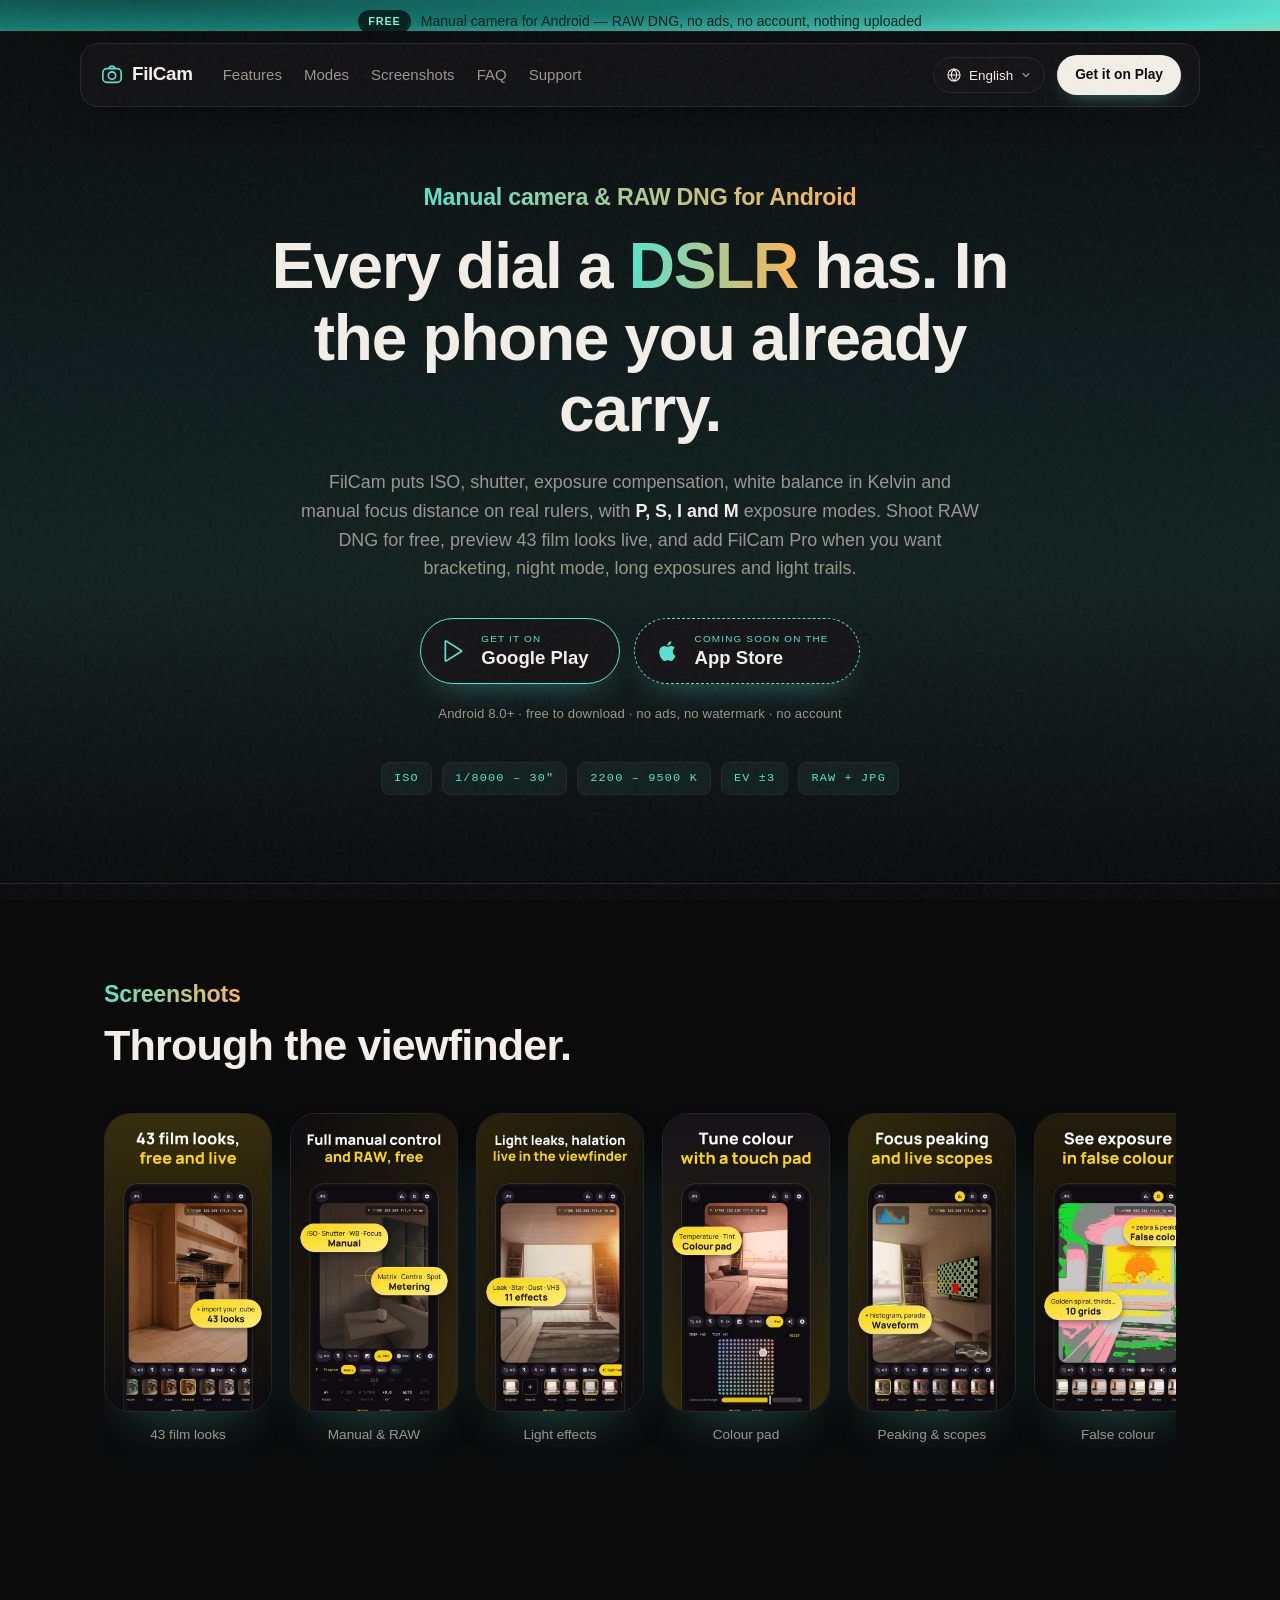
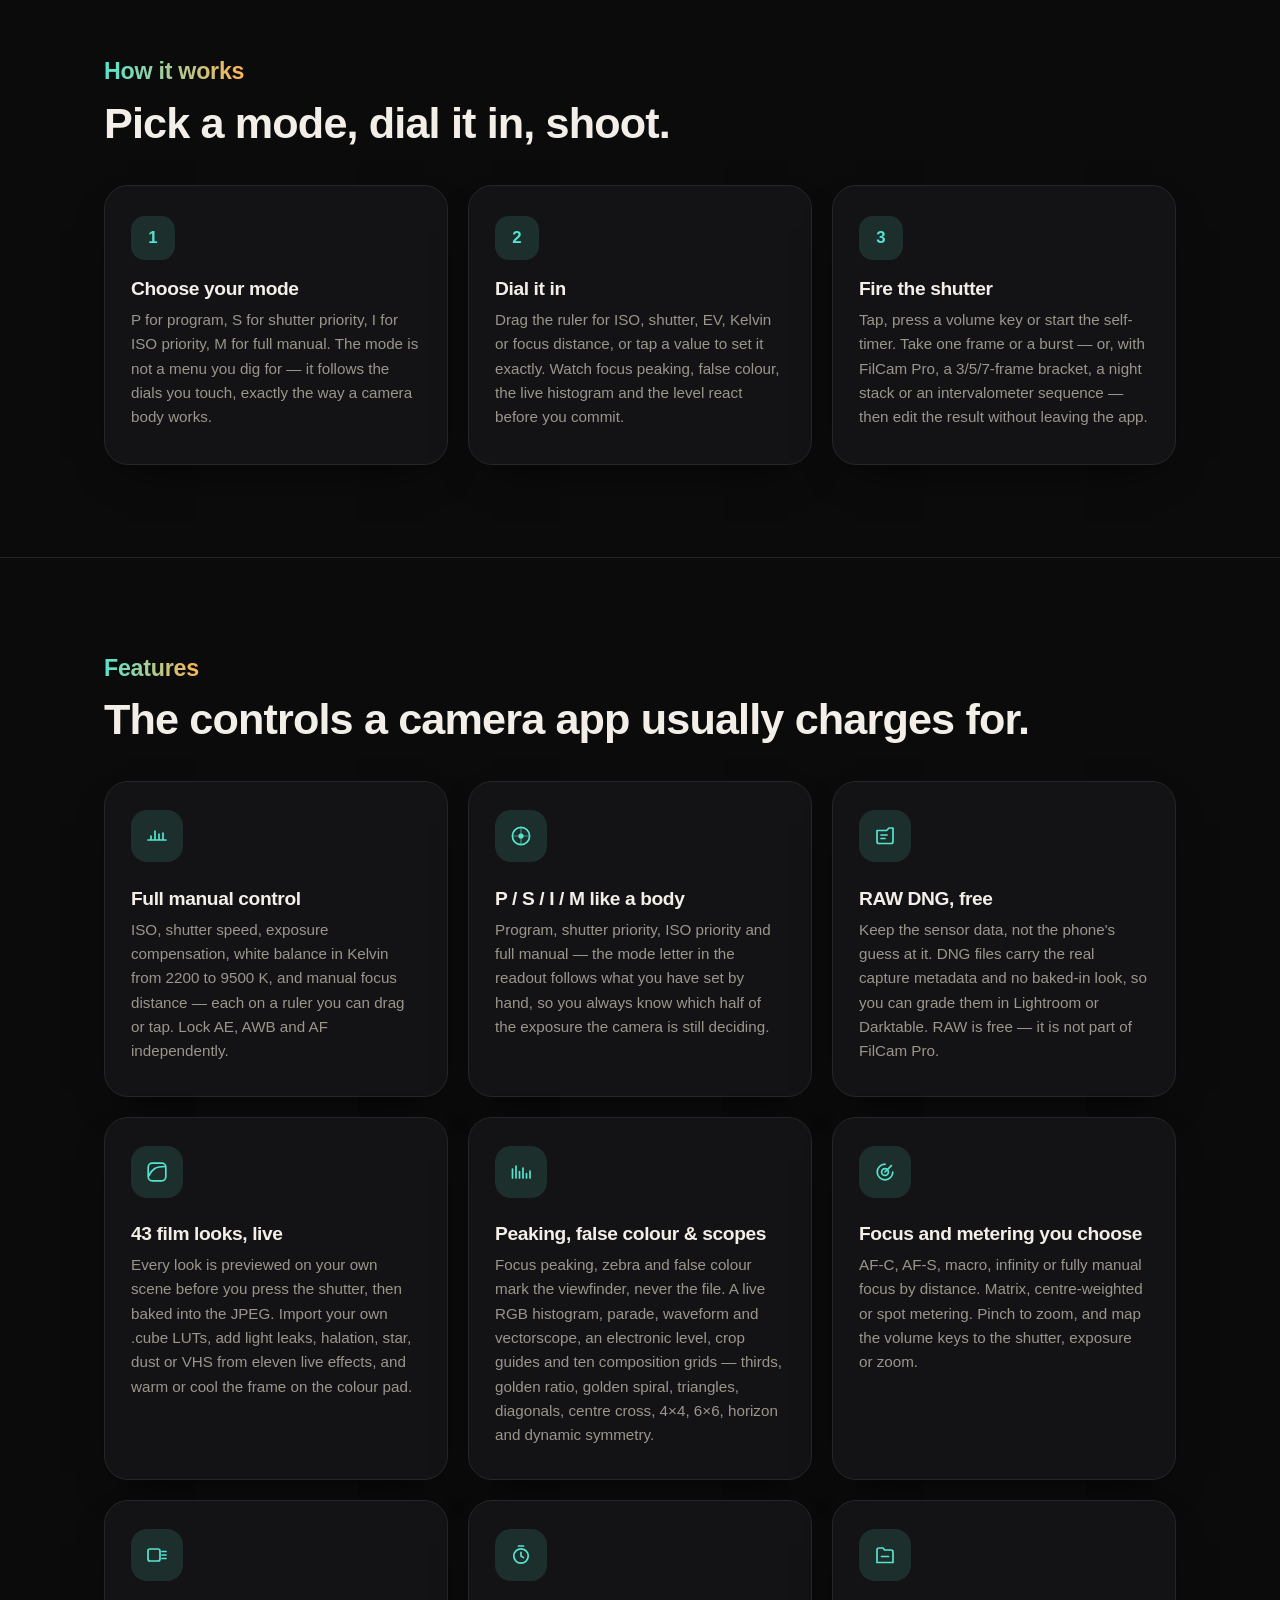
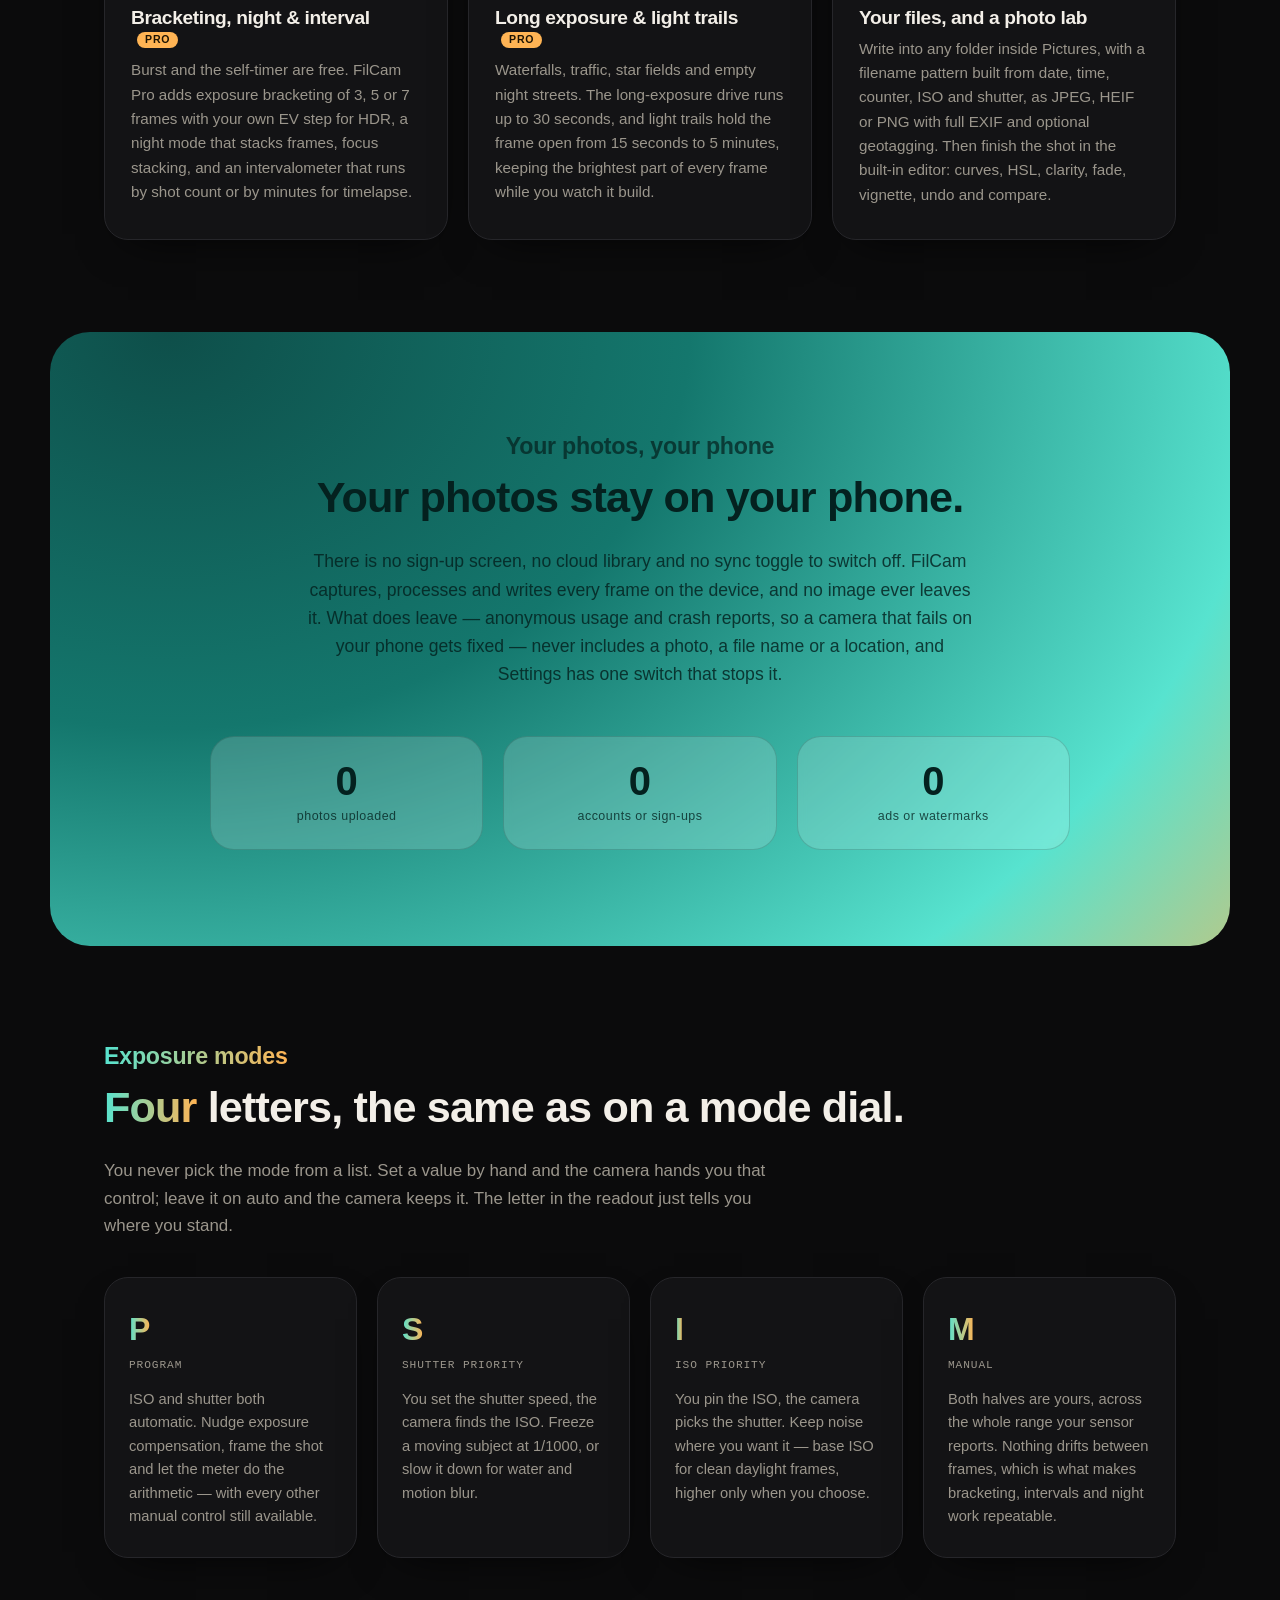
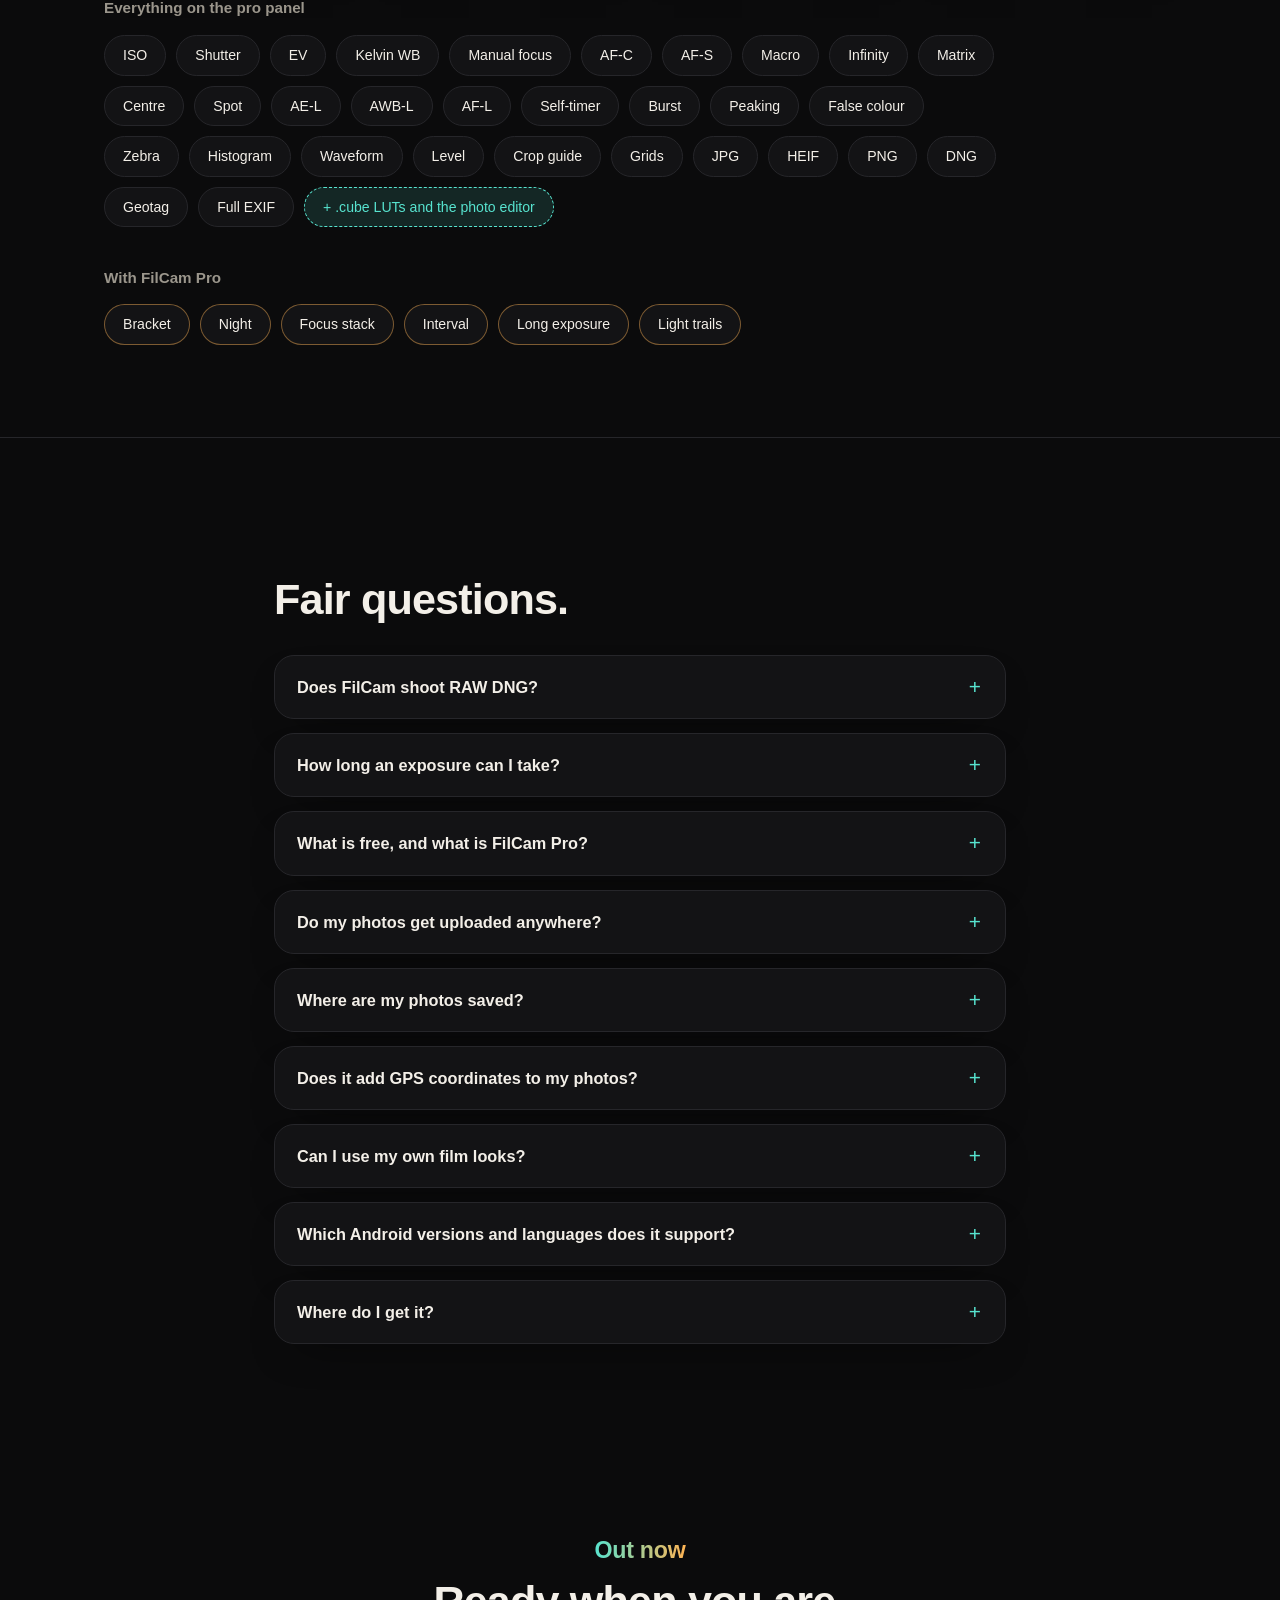
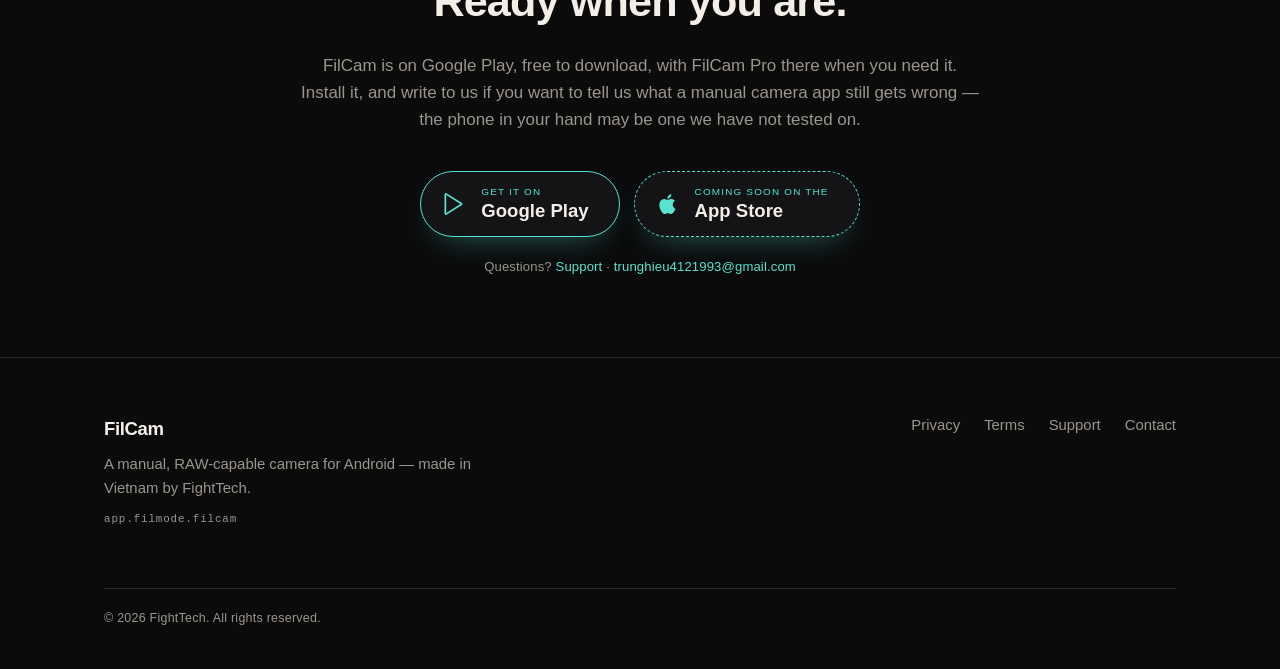
==== commit 91279cf0: "Privacy: favourites and anonymous daily look popularity counts; SEO/speed pass (.md twins, llms.txt," ====
--- a/index.html
+++ b/index.html
@@ -4,8 +4,9 @@
 <meta charset="UTF-8">
 <meta name="viewport" content="width=device-width, initial-scale=1.0, viewport-fit=cover">
 <title data-i18n="meta.title">FilCam — Manual &amp; RAW DNG Camera App for Android</title>
-<meta name="description" data-i18n-content="meta.description" content="A DSLR-style manual camera for Android: ISO, shutter, Kelvin white balance and manual focus, free RAW DNG, 43 film looks, focus peaking, false colour and a live histogram. No ads, no account. FilCam Pro adds bracketing, night mode, long exposure and light trails.">
+<meta name="description" data-i18n-content="meta.description" content="Manual camera for Android: ISO, shutter, Kelvin white balance, manual focus, free RAW DNG, 43 film looks, focus peaking and a histogram. No ads, no account.">
 <link rel="canonical" href="https://trunghieuvn.github.io/filmode-camera/">
+<link rel="alternate" type="text/markdown" href="index.md">
 <meta name="robots" content="index, follow">
 <meta name="theme-color" content="#0B0B0C">
 <meta property="og:type" content="website">
@@ -22,7 +23,7 @@
 <meta name="twitter:image" content="https://trunghieuvn.github.io/filmode-camera/assets/icon.png">
 <link rel="icon" type="image/svg+xml" href="assets/favicon.svg">
 <link rel="apple-touch-icon" href="assets/icon.png">
-<link rel="stylesheet" href="css/style.css?v=20260923">
+<link rel="stylesheet" href="css/style.css?v=4e397797">
 <script type="application/ld+json">
 {
   "@context": "https://schema.org",
@@ -205,14 +206,14 @@
       <p class="kicker reveal" data-i18n="shots.kicker">Screenshots</p>
       <h2 class="reveal" data-i18n="shots.title">Through the viewfinder.</h2>
       <div class="shots reveal">
-        <figure><img data-shot="01" src="screenshots/en/01.jpg" loading="lazy" width="540" height="960" data-i18n-alt="shots.1.alt" alt="Viewfinder with the film look strip: 43 looks, free and live, plus your own .cube files"><figcaption data-i18n="shots.1.cap">43 film looks</figcaption></figure>
-        <figure><img data-shot="02" src="screenshots/en/02.jpg" loading="lazy" width="540" height="960" data-i18n-alt="shots.2.alt" alt="Pro panel with manual ISO, shutter, white balance and focus, and matrix, centre and spot metering"><figcaption data-i18n="shots.2.cap">Manual &amp; RAW</figcaption></figure>
-        <figure><img data-shot="03" src="screenshots/en/03.jpg" loading="lazy" width="540" height="960" data-i18n-alt="shots.3.alt" alt="Light leak, star, dust and VHS effects rendered live in the viewfinder"><figcaption data-i18n="shots.3.cap">Light effects</figcaption></figure>
-        <figure><img data-shot="04" src="screenshots/en/04.jpg" loading="lazy" width="540" height="960" data-i18n-alt="shots.4.alt" alt="Temperature and tint colour pad tuning the live viewfinder"><figcaption data-i18n="shots.4.cap">Colour pad</figcaption></figure>
-        <figure><img data-shot="05" src="screenshots/en/05.jpg" loading="lazy" width="540" height="960" data-i18n-alt="shots.5.alt" alt="Focus peaking with a live histogram, RGB parade and waveform"><figcaption data-i18n="shots.5.cap">Peaking &amp; scopes</figcaption></figure>
-        <figure><img data-shot="06" src="screenshots/en/06.jpg" loading="lazy" width="540" height="960" data-i18n-alt="shots.6.alt" alt="False-colour exposure view with zebra and peaking, and a golden spiral grid"><figcaption data-i18n="shots.6.cap">False colour</figcaption></figure>
-        <figure><img data-shot="07" src="screenshots/en/07.jpg" loading="lazy" width="540" height="960" data-i18n-alt="shots.7.alt" alt="FilCam Pro drive modes: 3, 5 or 7 frame bracketing, night, long exposure and light trails"><figcaption data-i18n="shots.7.cap">HDR bracketing · Pro</figcaption></figure>
-        <figure><img data-shot="08" src="screenshots/en/08.jpg" loading="lazy" width="540" height="960" data-i18n-alt="shots.8.alt" alt="What is free in FilCam and what FilCam Pro adds"><figcaption data-i18n="shots.8.cap">Free, and Pro</figcaption></figure>
+        <figure><img data-shot="01" src="_img/01-540.ee3c638b.webp" loading="lazy" width="540" height="960" data-i18n-alt="shots.1.alt" alt="Viewfinder with the film look strip: 43 looks, free and live, plus your own .cube files" data-orig="screenshots/en/01.jpg" decoding="async"><figcaption data-i18n="shots.1.cap">43 film looks</figcaption></figure>
+        <figure><img data-shot="02" src="_img/02-540.dcefea26.webp" loading="lazy" width="540" height="960" data-i18n-alt="shots.2.alt" alt="Pro panel with manual ISO, shutter, white balance and focus, and matrix, centre and spot metering" data-orig="screenshots/en/02.jpg" decoding="async"><figcaption data-i18n="shots.2.cap">Manual &amp; RAW</figcaption></figure>
+        <figure><img data-shot="03" src="_img/03-540.26c470cf.webp" loading="lazy" width="540" height="960" data-i18n-alt="shots.3.alt" alt="Light leak, star, dust and VHS effects rendered live in the viewfinder" data-orig="screenshots/en/03.jpg" decoding="async"><figcaption data-i18n="shots.3.cap">Light effects</figcaption></figure>
+        <figure><img data-shot="04" src="_img/04-540.8a1b37e3.webp" loading="lazy" width="540" height="960" data-i18n-alt="shots.4.alt" alt="Temperature and tint colour pad tuning the live viewfinder" data-orig="screenshots/en/04.jpg" decoding="async"><figcaption data-i18n="shots.4.cap">Colour pad</figcaption></figure>
+        <figure><img data-shot="05" src="_img/05-540.12b193ad.webp" loading="lazy" width="540" height="960" data-i18n-alt="shots.5.alt" alt="Focus peaking with a live histogram, RGB parade and waveform" data-orig="screenshots/en/05.jpg" decoding="async"><figcaption data-i18n="shots.5.cap">Peaking &amp; scopes</figcaption></figure>
+        <figure><img data-shot="06" src="_img/06-540.6215c528.webp" loading="lazy" width="540" height="960" data-i18n-alt="shots.6.alt" alt="False-colour exposure view with zebra and peaking, and a golden spiral grid" data-orig="screenshots/en/06.jpg" decoding="async"><figcaption data-i18n="shots.6.cap">False colour</figcaption></figure>
+        <figure><img data-shot="07" src="_img/07-540.02704241.webp" loading="lazy" width="540" height="960" data-i18n-alt="shots.7.alt" alt="FilCam Pro drive modes: 3, 5 or 7 frame bracketing, night, long exposure and light trails" data-orig="screenshots/en/07.jpg" decoding="async"><figcaption data-i18n="shots.7.cap">HDR bracketing · Pro</figcaption></figure>
+        <figure><img data-shot="08" src="_img/08-540.b5fcdbf6.webp" loading="lazy" width="540" height="960" data-i18n-alt="shots.8.alt" alt="What is free in FilCam and what FilCam Pro adds" data-orig="screenshots/en/08.jpg" decoding="async"><figcaption data-i18n="shots.8.cap">Free, and Pro</figcaption></figure>
       </div>
     </div>
   </section>
@@ -457,7 +458,7 @@
   </div>
 </footer>
 
-<script src="js/i18n.js?v=20260923"></script>
-<script src="js/main.js?v=20260923"></script>
+<script src="js/i18n.js?v=c3f9f745"></script>
+<script src="js/main.js?v=69a400f9"></script>
 </body>
 </html>
--- a/css/style.css
+++ b/css/style.css
@@ -768,7 +768,6 @@
   font-family: var(--mono);
   font-size: 0.68rem !important;
   letter-spacing: 0.08em;
-  opacity: 0.75;
 }
 .footer-links {
   display: flex;
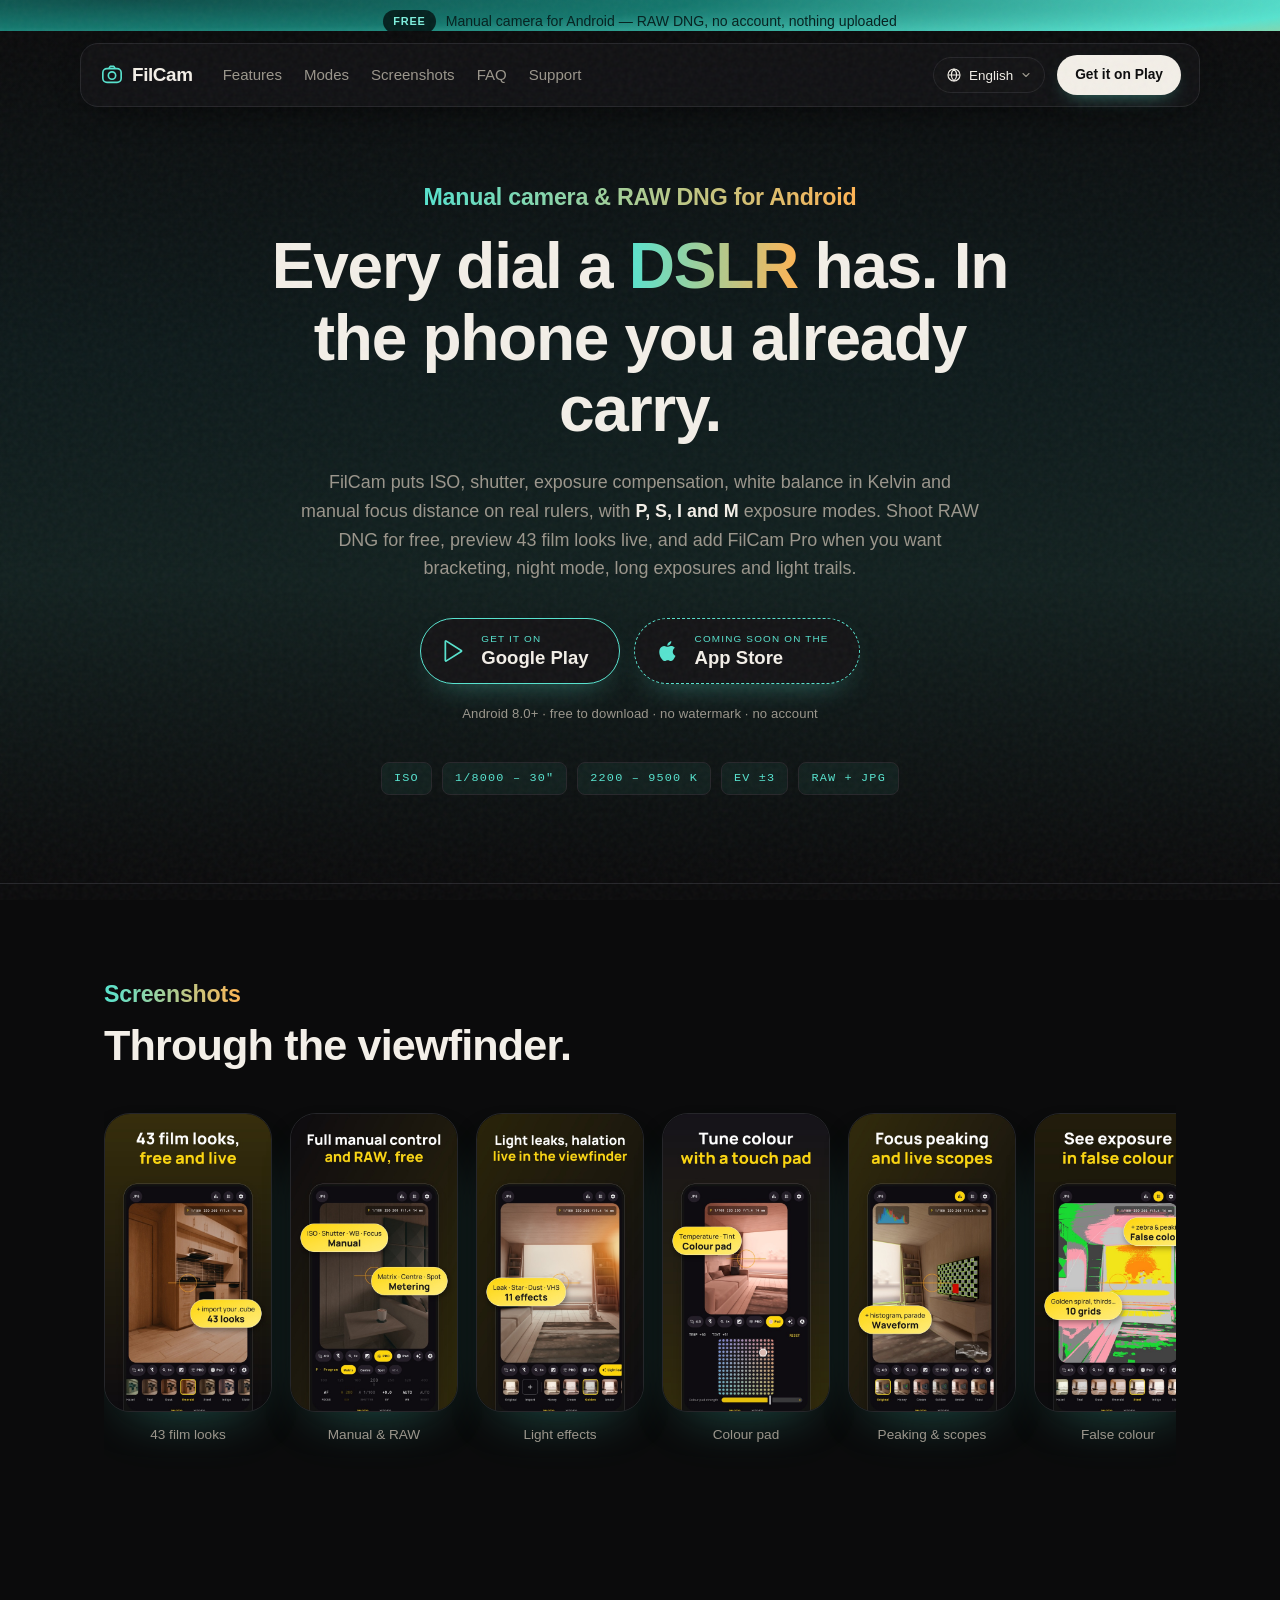
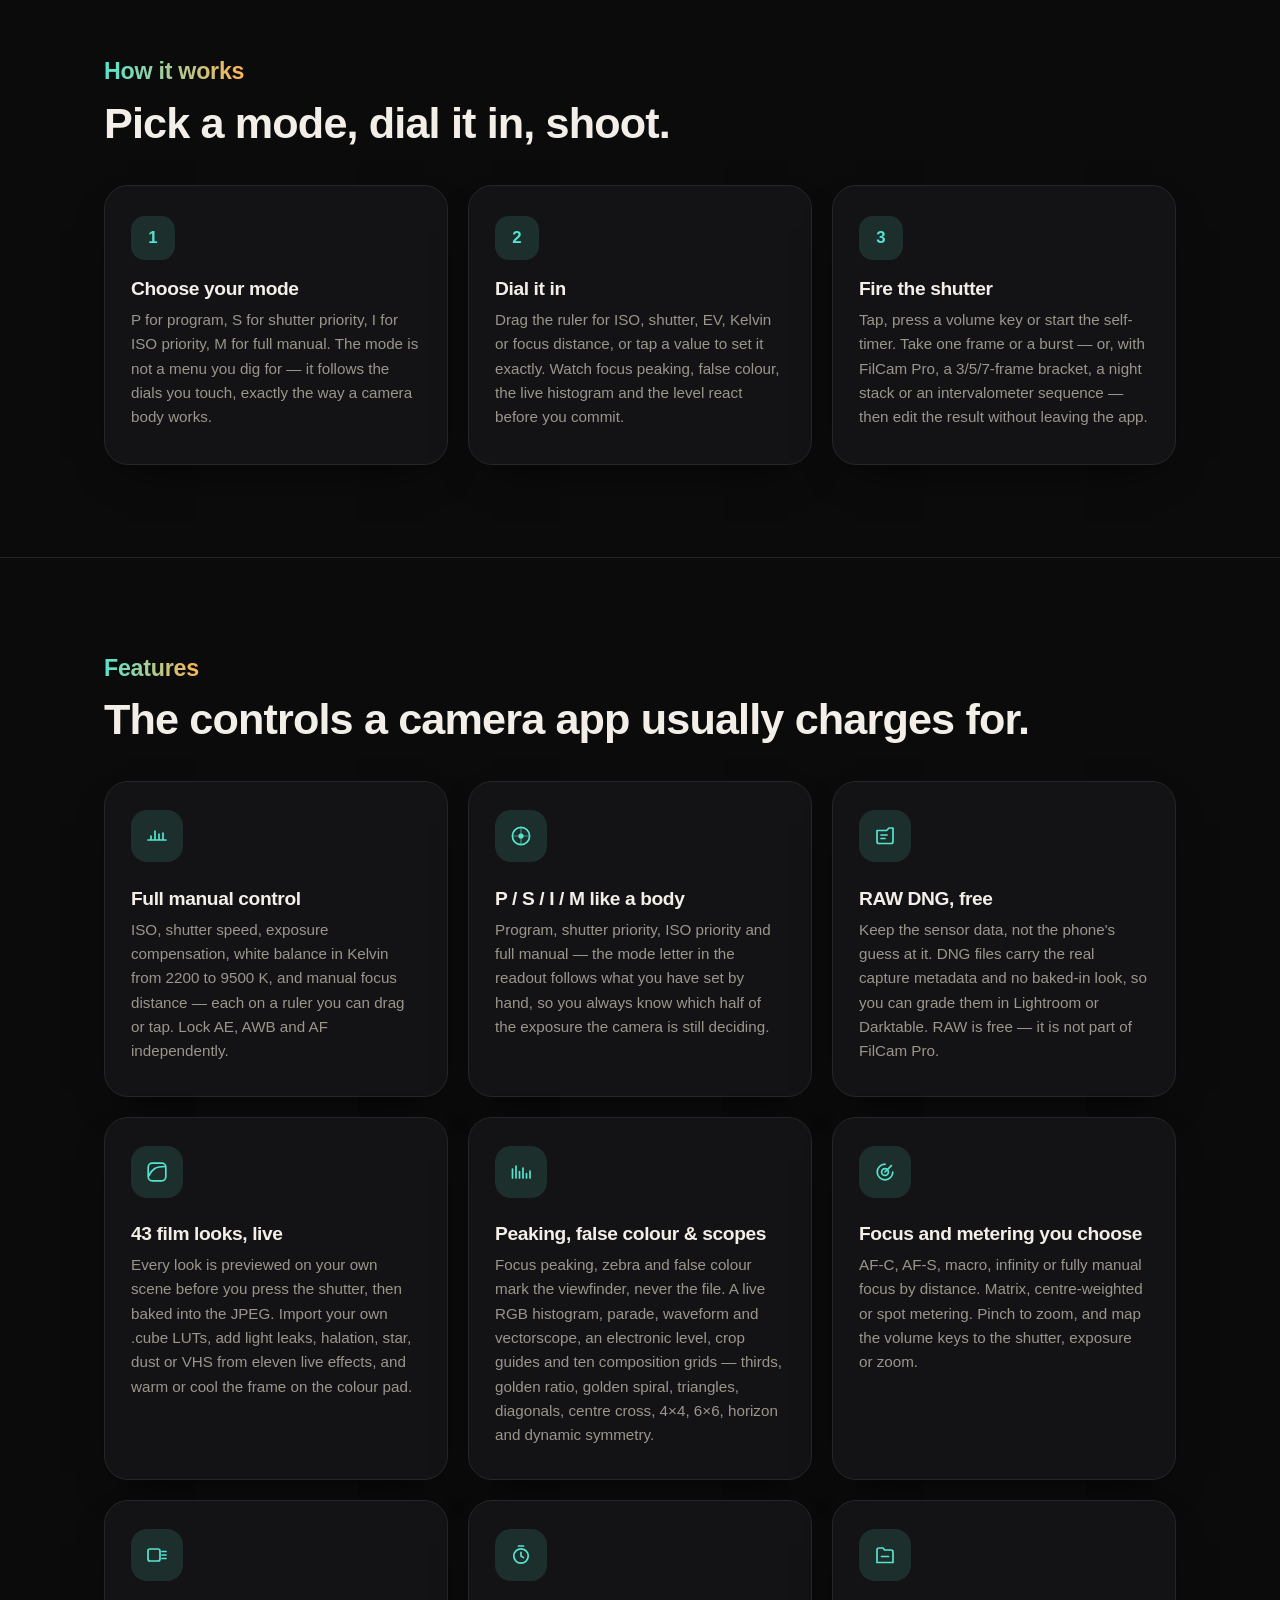
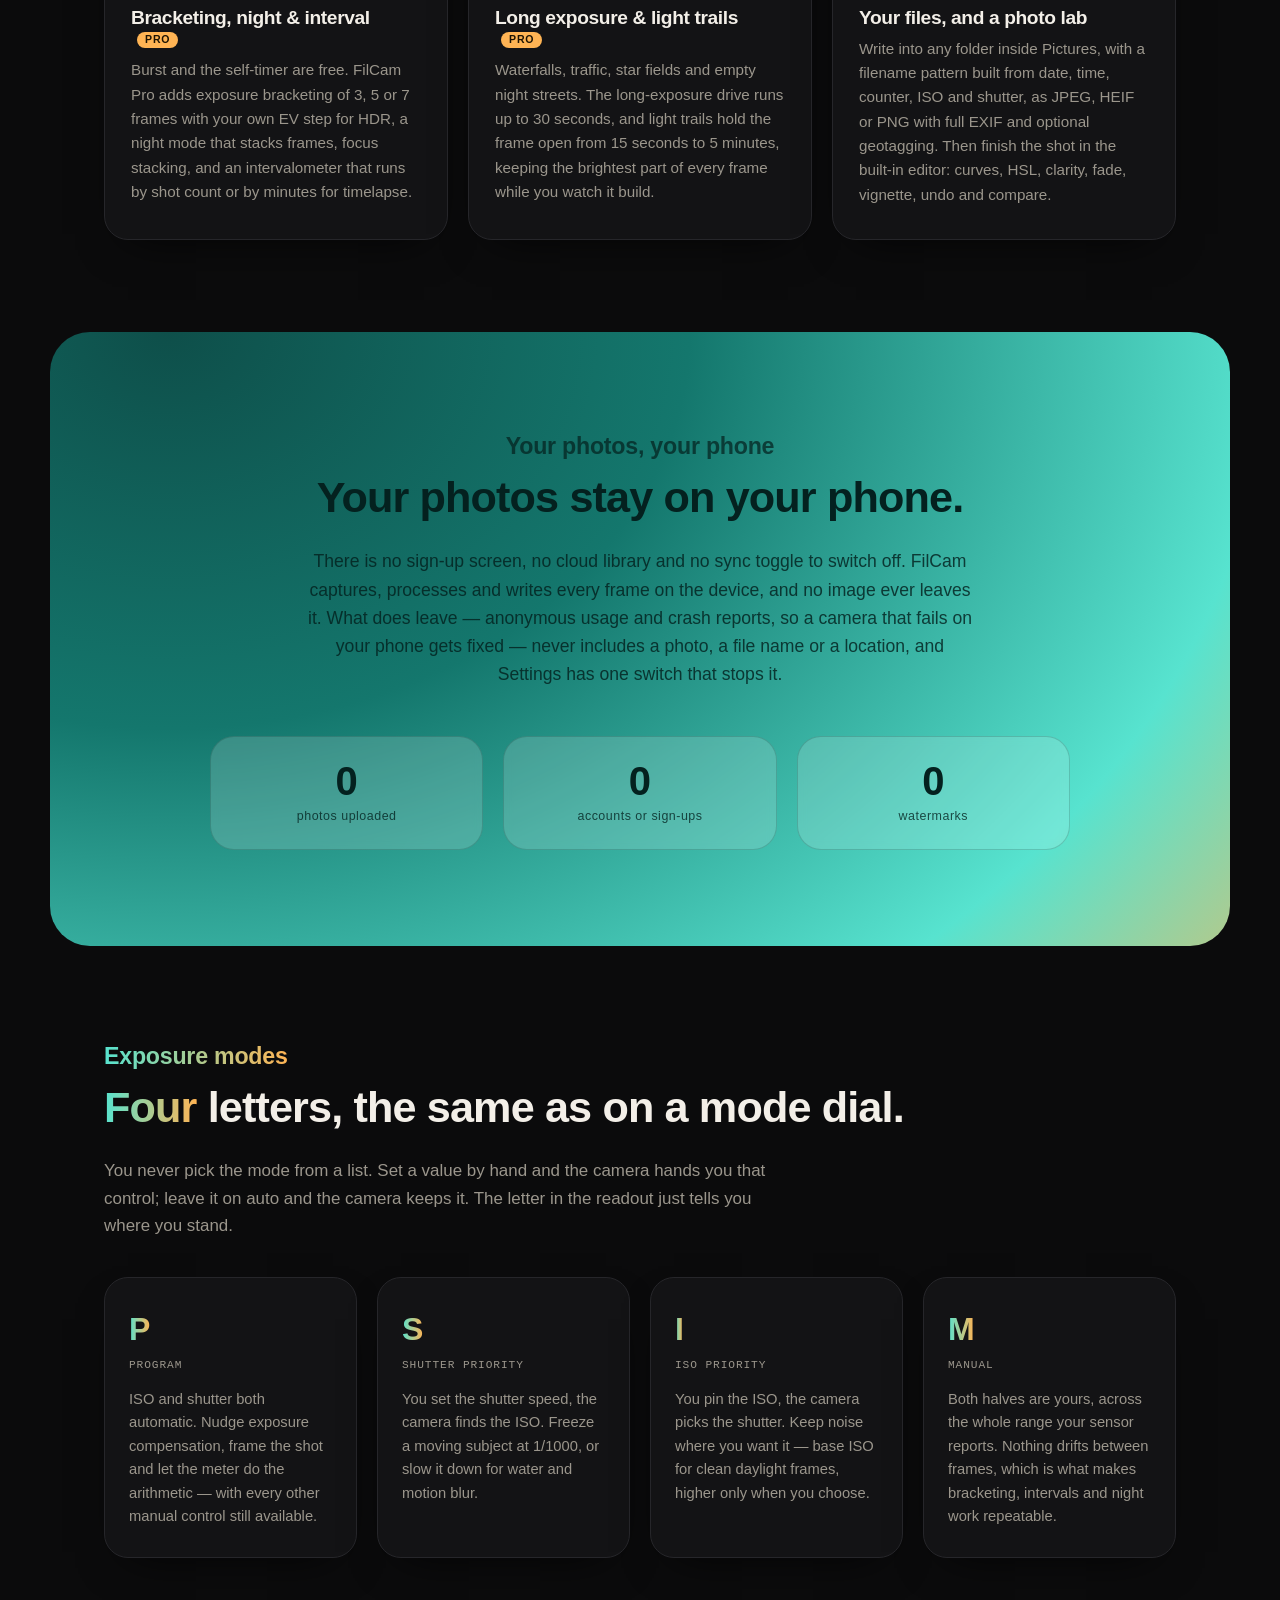
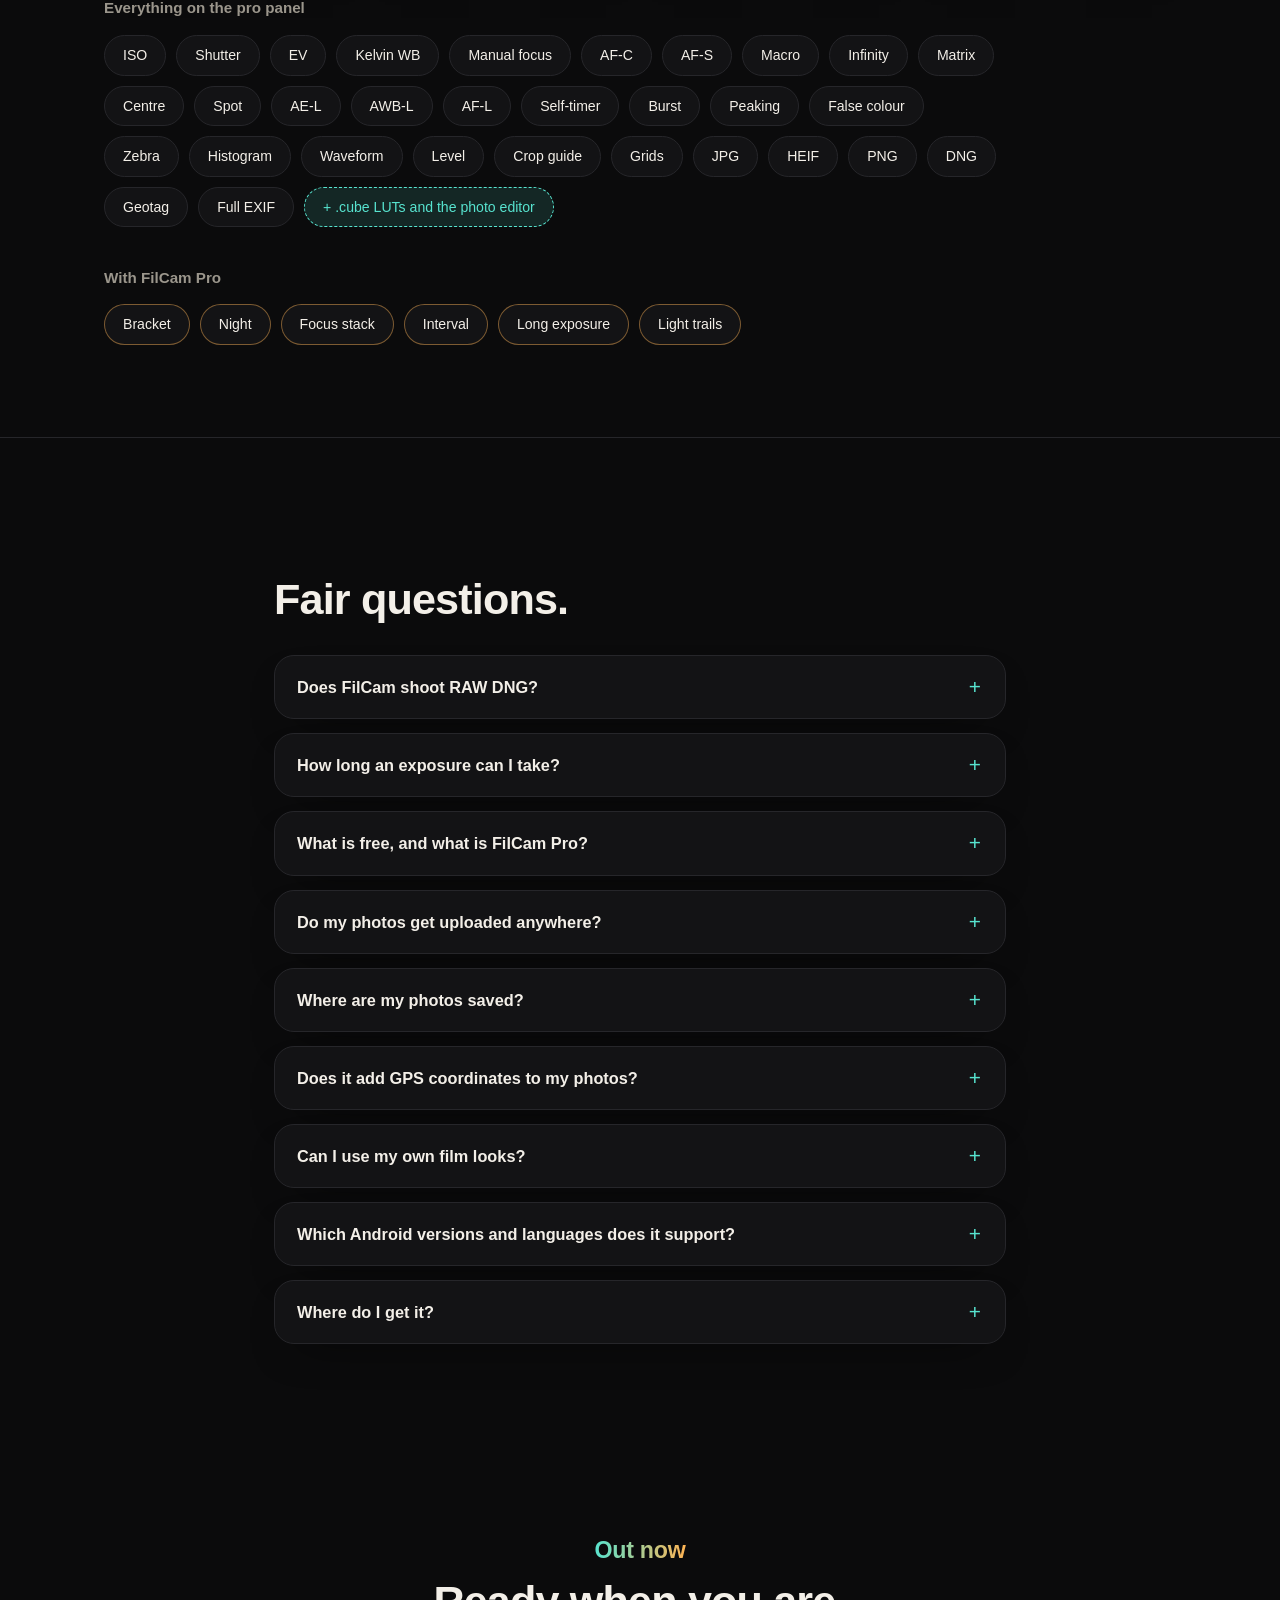
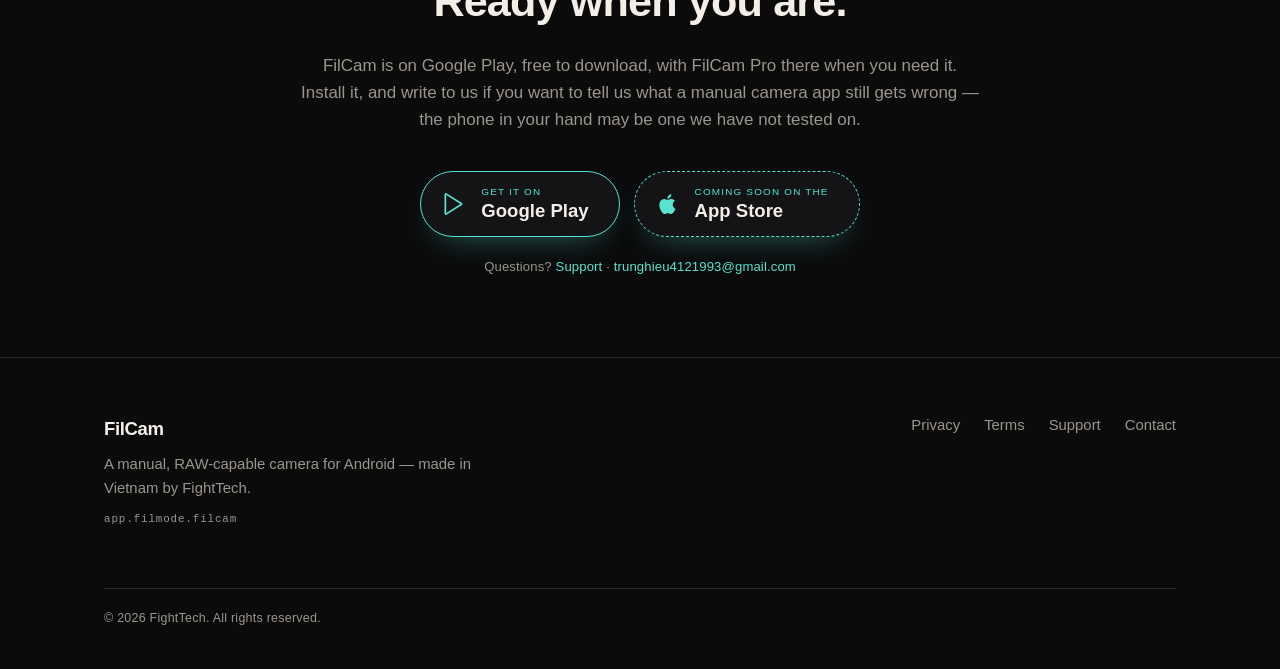
==== commit c5b273c6: "FilCam: privacy, terms and home pages describe AdMob ads (Settings banner, rewarded Pro pass) Co-Aut" ====
--- a/index.html
+++ b/index.html
@@ -4,7 +4,7 @@
 <meta charset="UTF-8">
 <meta name="viewport" content="width=device-width, initial-scale=1.0, viewport-fit=cover">
 <title data-i18n="meta.title">FilCam — Manual &amp; RAW DNG Camera App for Android</title>
-<meta name="description" data-i18n-content="meta.description" content="Manual camera for Android: ISO, shutter, Kelvin white balance, manual focus, free RAW DNG, 43 film looks, focus peaking and a histogram. No ads, no account.">
+<meta name="description" data-i18n-content="meta.description" content="Manual camera for Android: ISO, shutter, Kelvin white balance, manual focus, free RAW DNG, 43 film looks, focus peaking and a histogram. No account; Pro has no ads.">
 <link rel="canonical" href="https://trunghieuvn.github.io/filmode-camera/">
 <link rel="alternate" type="text/markdown" href="index.md">
 <meta name="robots" content="index, follow">
@@ -48,7 +48,7 @@
     "FilCam Pro: exposure bracketing of 3, 5 or 7 frames, night mode, focus stacking, intervalometer, long exposure and light trails",
     "Custom filename patterns, your own output folder, geotagging and full EXIF",
     "JPEG, HEIF and PNG output and a built-in photo editor",
-    "No ads, no watermark, no account and no photo uploads"
+    "No watermark, no account and no photo uploads; the free version shows a banner ad in Settings only, and Pro has no ads"
   ],
   "author": { "@type": "Organization", "name": "FightTech" },
   "publisher": { "@type": "Organization", "name": "FightTech" }
@@ -80,7 +80,7 @@
       "name": "What is free, and what is FilCam Pro?",
       "acceptedAnswer": {
         "@type": "Answer",
-        "text": "Manual controls, RAW DNG, the film looks, the light effects, the viewfinder tools and the photo editor are free, with no ads and no watermark. FilCam Pro adds the advanced drive modes — exposure bracketing, night mode, focus stacking, the intervalometer, long exposure and light trails. It is sold monthly, yearly with a 7-day free trial, or as a one-time lifetime unlock, and Google Play shows the price in your currency before you pay."
+        "text": "Manual controls, RAW DNG, the film looks, the light effects, the viewfinder tools and the photo editor are free, with no watermark. The free version shows a small banner ad on the Settings screen only, never over the viewfinder or while you shoot, and you can watch an optional video ad to try Pro for 30 minutes. FilCam Pro removes the ads and adds the advanced drive modes — exposure bracketing, night mode, focus stacking, the intervalometer, long exposure and light trails. It is sold monthly, yearly with a 7-day free trial, or as a one-time lifetime unlock, and Google Play shows the price in your currency before you pay."
       }
     },
     {
@@ -139,7 +139,7 @@
 
 <div class="topbar">
   <span class="topbar-pill" data-i18n="top.pill">FREE</span>
-  <span data-i18n="top.text">Manual camera for Android — RAW DNG, no ads, no account, nothing uploaded</span>
+  <span data-i18n="top.text">Manual camera for Android — RAW DNG, no account, nothing uploaded</span>
 </div>
 
 <header class="site-header">
@@ -188,7 +188,7 @@
             <span class="badge-text"><small data-i18n="badge.ios.small">Coming soon on the</small><strong>App Store</strong></span>
           </a>
         </div>
-        <p class="badge-note" data-i18n="hero.note">Android 8.0+ · free to download · no ads, no watermark · no account</p>
+        <p class="badge-note" data-i18n="hero.note">Android 8.0+ · free to download · no watermark · no account</p>
         <div class="readout" aria-label="Typical viewfinder readout">
           <span>ISO</span>
           <span>1/8000 – 30&quot;</span>
@@ -317,7 +317,7 @@
       <div class="band-stats reveal">
         <div class="stat"><strong>0</strong><span data-i18n="band.s1">photos uploaded</span></div>
         <div class="stat"><strong>0</strong><span data-i18n="band.s2">accounts or sign-ups</span></div>
-        <div class="stat"><strong>0</strong><span data-i18n="band.s3">ads or watermarks</span></div>
+        <div class="stat"><strong>0</strong><span data-i18n="band.s3">watermarks</span></div>
       </div>
     </div>
   </section>
@@ -387,7 +387,7 @@
         </details>
         <details>
           <summary data-i18n="faq.pro.q">What is free, and what is FilCam Pro?</summary>
-          <p data-i18n="faq.pro.a">Manual controls, RAW DNG, the film looks, the light effects, the viewfinder tools and the photo editor are free, with no ads and no watermark. FilCam Pro adds the advanced drive modes — exposure bracketing, night mode, focus stacking, the intervalometer, long exposure and light trails. It is sold monthly, yearly with a 7-day free trial, or as a one-time lifetime unlock, and Google Play shows the price in your currency before you pay.</p>
+          <p data-i18n="faq.pro.a">Manual controls, RAW DNG, the film looks, the light effects, the viewfinder tools and the photo editor are free, with no watermark. The free version shows a small banner ad on the Settings screen only, never over the viewfinder or while you shoot, and you can watch an optional video ad to try Pro for 30 minutes. FilCam Pro removes the ads and adds the advanced drive modes — exposure bracketing, night mode, focus stacking, the intervalometer, long exposure and light trails. It is sold monthly, yearly with a 7-day free trial, or as a one-time lifetime unlock, and Google Play shows the price in your currency before you pay.</p>
         </details>
         <details>
           <summary data-i18n="faq.upload.q">Do my photos get uploaded anywhere?</summary>
